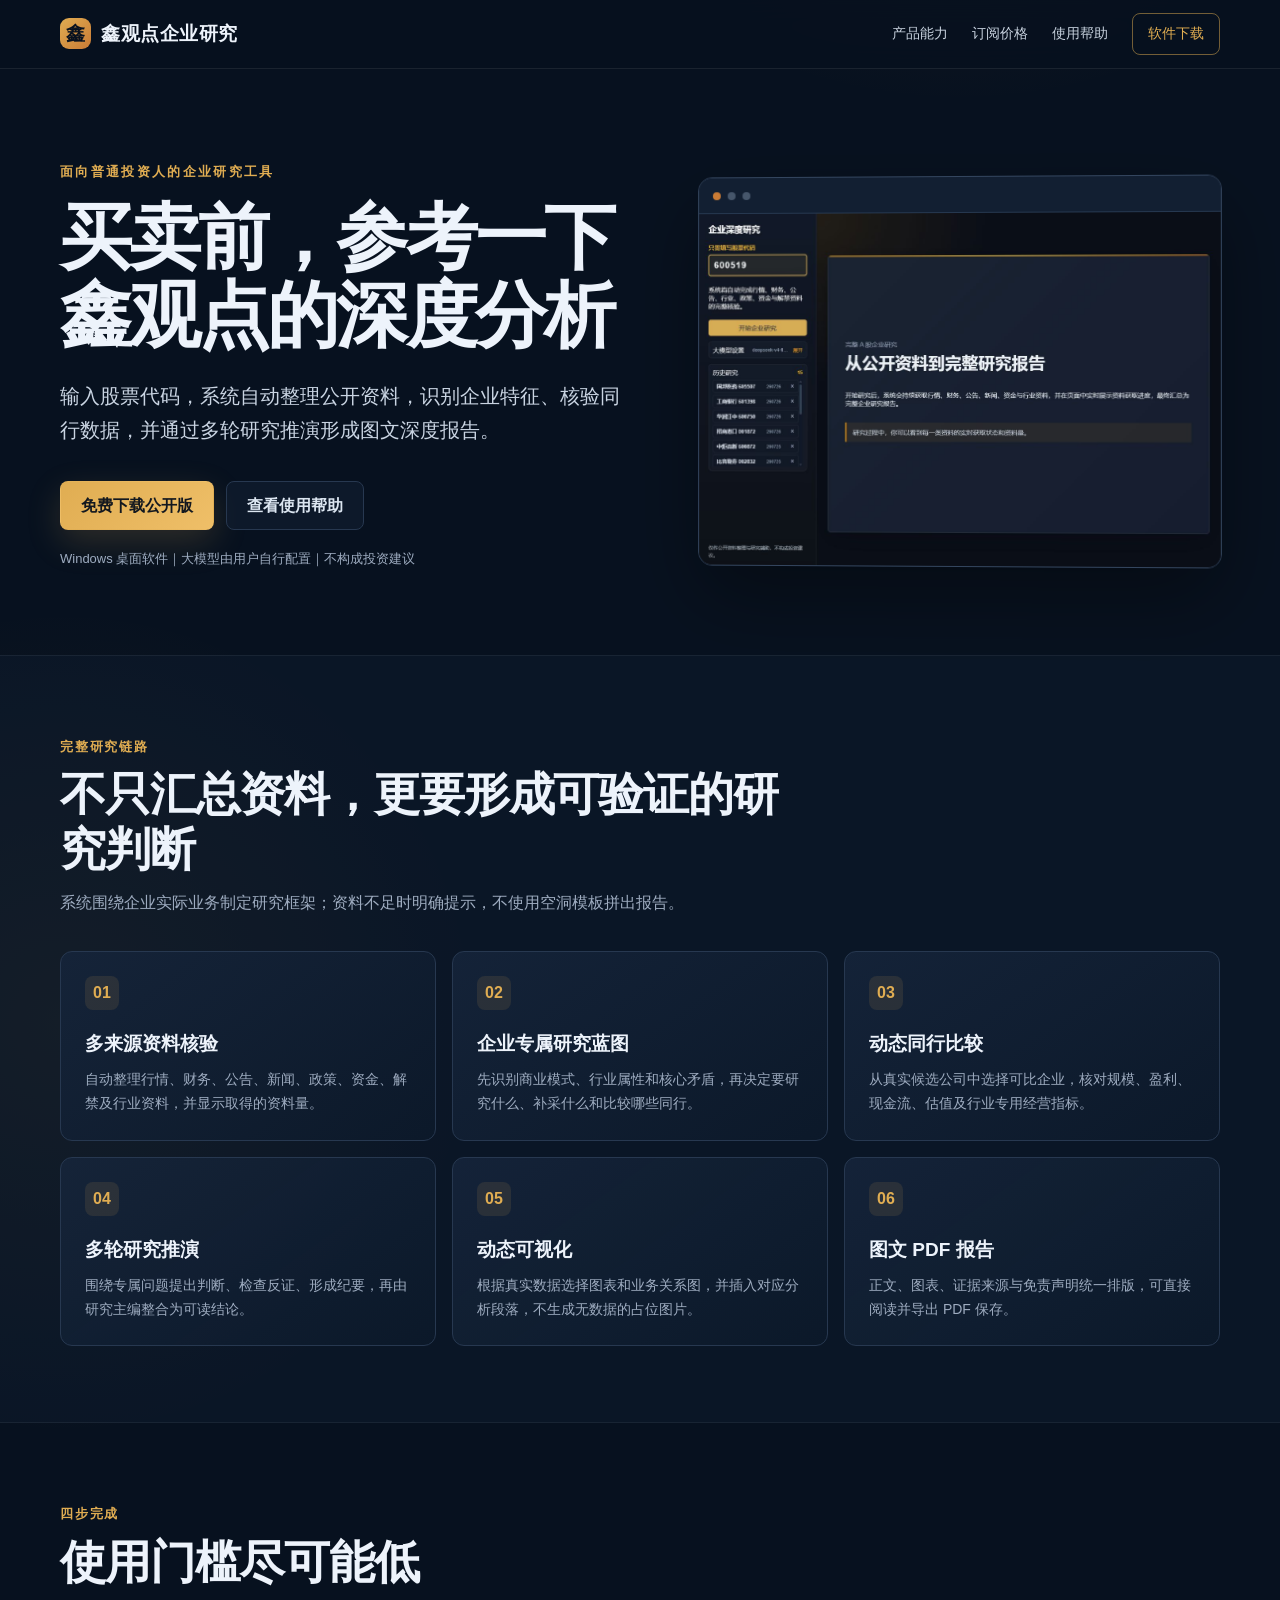
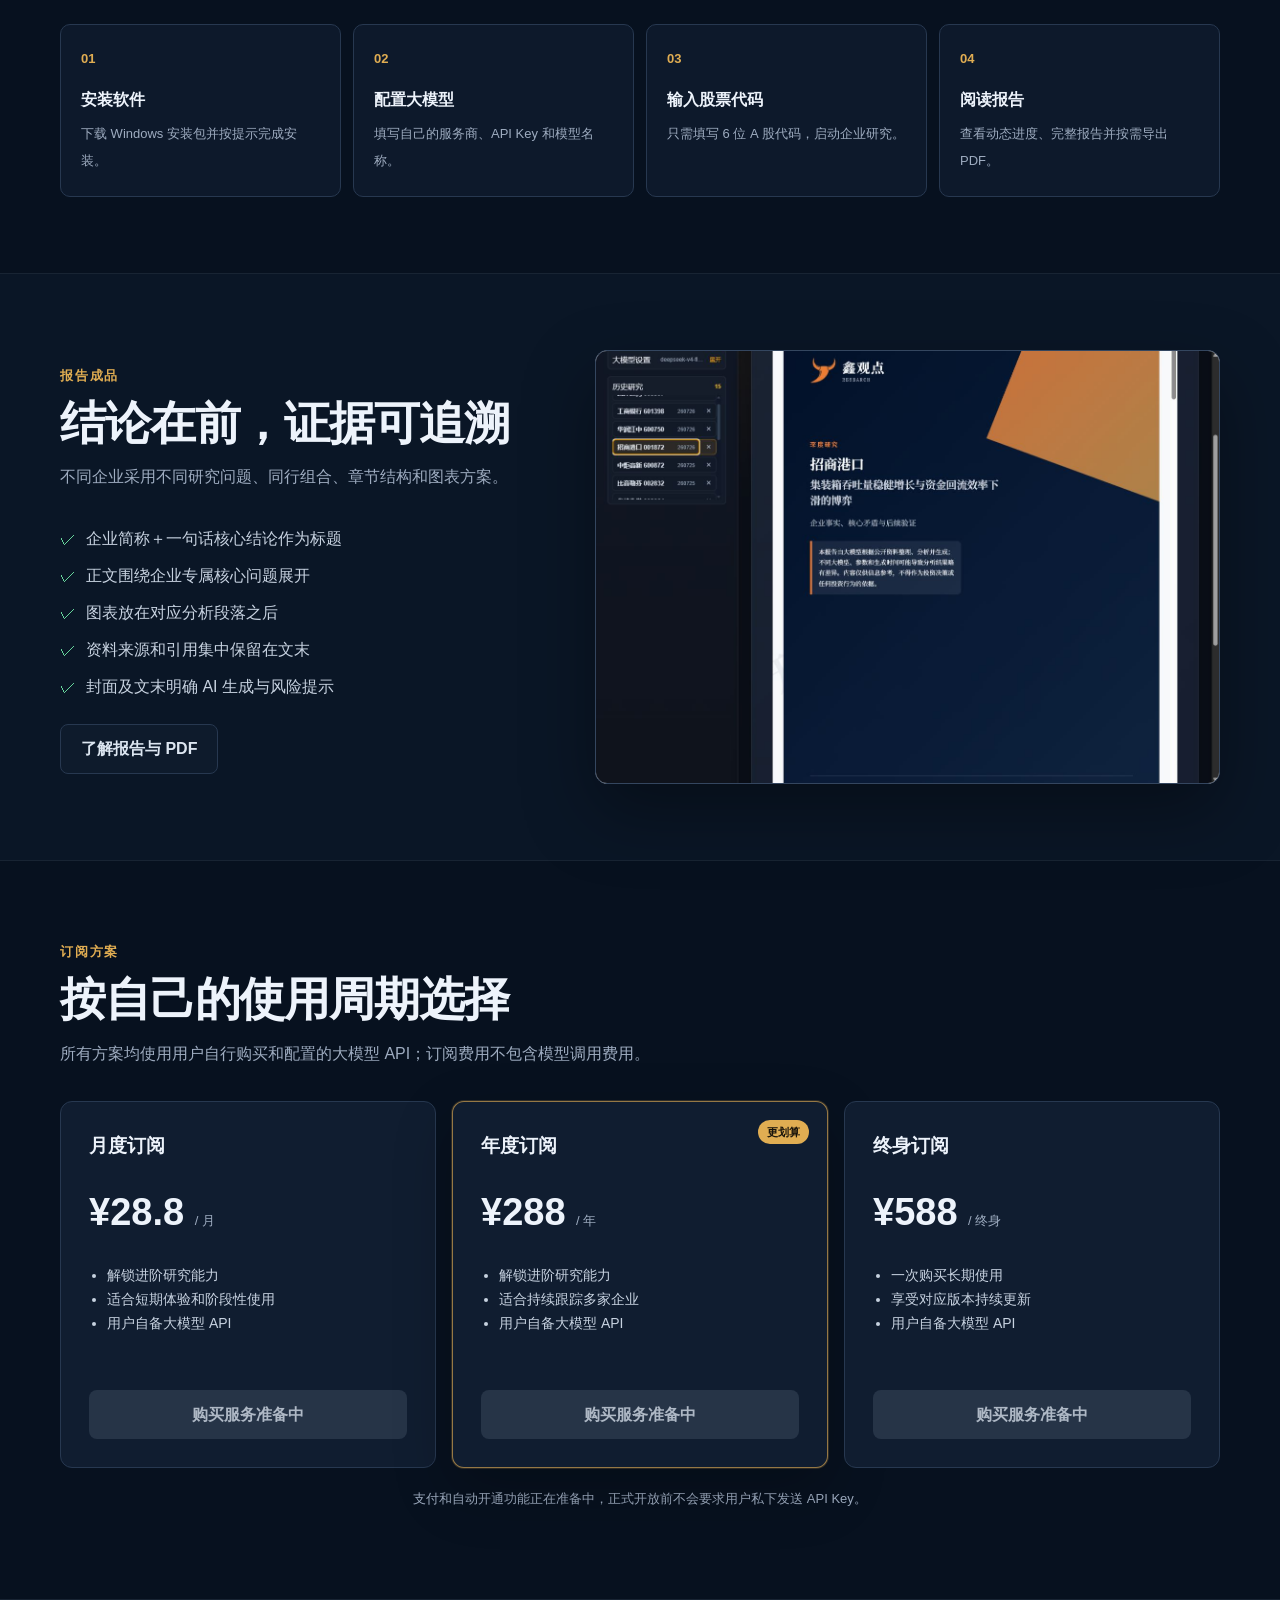
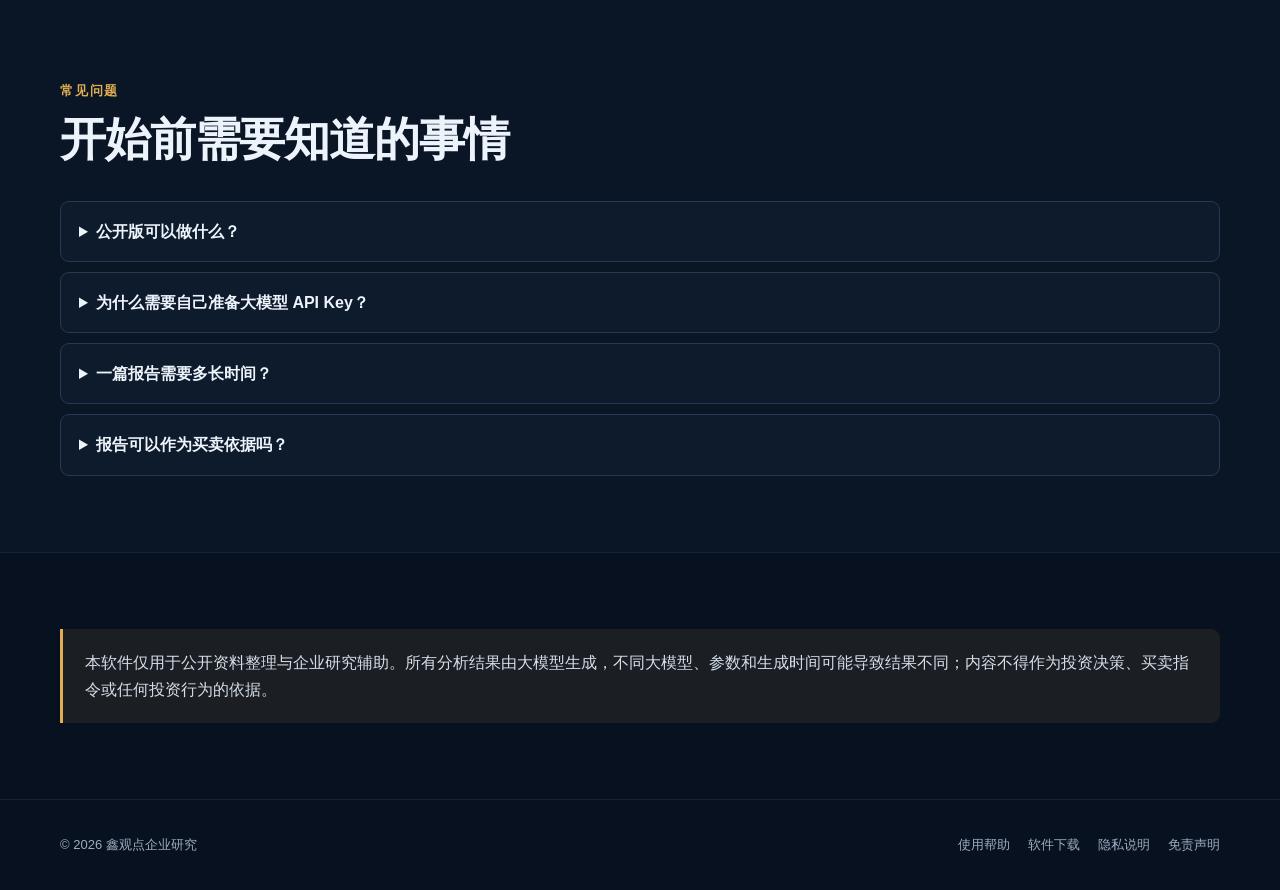
==== index.html @ 9d119b7f "发布鑫观点企业研究官方网站" ====
<!doctype html>
<html lang="zh-CN">
<head>
  <meta charset="utf-8">
  <meta name="viewport" content="width=device-width,initial-scale=1">
  <meta name="description" content="鑫观点企业研究：从公开资料到图文深度研究报告。买卖前，参考一下鑫观点的深度分析。">
  <title>鑫观点企业研究｜企业深度研究工具</title>
  <link rel="icon" href="favicon.svg">
  <link rel="stylesheet" href="styles.css">
</head>
<body>
  <header class="site-header">
    <nav class="container nav" aria-label="主导航">
      <a class="brand" href="index.html"><span class="brand-mark">鑫</span>鑫观点企业研究</a>
      <div class="nav-links">
        <a href="#features">产品能力</a>
        <a href="#pricing">订阅价格</a>
        <a href="help.html">使用帮助</a>
        <a class="nav-cta" href="download.html">软件下载</a>
      </div>
    </nav>
  </header>

  <main>
    <section class="hero">
      <div class="container hero-grid">
        <div>
          <p class="eyebrow">面向普通投资人的企业研究工具</p>
          <h1>买卖前，参考一下<br>鑫观点的深度分析</h1>
          <p class="hero-lead">输入股票代码，系统自动整理公开资料，识别企业特征、核验同行数据，并通过多轮研究推演形成图文深度报告。</p>
          <div class="actions">
            <a class="button primary" href="download.html">免费下载公开版</a>
            <a class="button secondary" href="help.html">查看使用帮助</a>
          </div>
          <p class="hero-note">Windows 桌面软件｜大模型由用户自行配置｜不构成投资建议</p>
        </div>
        <div class="app-window" aria-label="鑫观点企业研究软件界面">
          <div class="window-bar"><i></i><i></i><i></i></div>
          <img src="product-home.png" alt="鑫观点企业研究软件首页">
        </div>
      </div>
    </section>

    <section class="section alt" id="features">
      <div class="container">
        <div class="section-heading">
          <span>完整研究链路</span>
          <h2>不只汇总资料，更要形成可验证的研究判断</h2>
          <p>系统围绕企业实际业务制定研究框架；资料不足时明确提示，不使用空洞模板拼出报告。</p>
        </div>
        <div class="feature-grid">
          <article class="card"><span class="number">01</span><h3>多来源资料核验</h3><p>自动整理行情、财务、公告、新闻、政策、资金、解禁及行业资料，并显示取得的资料量。</p></article>
          <article class="card"><span class="number">02</span><h3>企业专属研究蓝图</h3><p>先识别商业模式、行业属性和核心矛盾，再决定要研究什么、补采什么和比较哪些同行。</p></article>
          <article class="card"><span class="number">03</span><h3>动态同行比较</h3><p>从真实候选公司中选择可比企业，核对规模、盈利、现金流、估值及行业专用经营指标。</p></article>
          <article class="card"><span class="number">04</span><h3>多轮研究推演</h3><p>围绕专属问题提出判断、检查反证、形成纪要，再由研究主编整合为可读结论。</p></article>
          <article class="card"><span class="number">05</span><h3>动态可视化</h3><p>根据真实数据选择图表和业务关系图，并插入对应分析段落，不生成无数据的占位图片。</p></article>
          <article class="card"><span class="number">06</span><h3>图文 PDF 报告</h3><p>正文、图表、证据来源与免责声明统一排版，可直接阅读并导出 PDF 保存。</p></article>
        </div>
      </div>
    </section>

    <section class="section">
      <div class="container">
        <div class="section-heading">
          <span>四步完成</span>
          <h2>使用门槛尽可能低</h2>
        </div>
        <div class="steps">
          <div class="step"><strong>安装软件</strong><span>下载 Windows 安装包并按提示完成安装。</span></div>
          <div class="step"><strong>配置大模型</strong><span>填写自己的服务商、API Key 和模型名称。</span></div>
          <div class="step"><strong>输入股票代码</strong><span>只需填写 6 位 A 股代码，启动企业研究。</span></div>
          <div class="step"><strong>阅读报告</strong><span>查看动态进度、完整报告并按需导出 PDF。</span></div>
        </div>
      </div>
    </section>

    <section class="section alt">
      <div class="container preview-grid">
        <div class="preview-copy">
          <div class="section-heading">
            <span>报告成品</span>
            <h2>结论在前，证据可追溯</h2>
            <p>不同企业采用不同研究问题、同行组合、章节结构和图表方案。</p>
          </div>
          <ul>
            <li>企业简称＋一句话核心结论作为标题</li>
            <li>正文围绕企业专属核心问题展开</li>
            <li>图表放在对应分析段落之后</li>
            <li>资料来源和引用集中保留在文末</li>
            <li>封面及文末明确 AI 生成与风险提示</li>
          </ul>
          <a class="button secondary" href="help.html#report">了解报告与 PDF</a>
        </div>
        <div class="preview-image">
          <img src="report-preview.png" alt="鑫观点企业研究报告预览">
        </div>
      </div>
    </section>

    <section class="section" id="pricing">
      <div class="container">
        <div class="section-heading">
          <span>订阅方案</span>
          <h2>按自己的使用周期选择</h2>
          <p>所有方案均使用用户自行购买和配置的大模型 API；订阅费用不包含模型调用费用。</p>
        </div>
        <div class="price-grid">
          <article class="price">
            <h3>月度订阅</h3>
            <div class="price-value">¥28.8 <small>/ 月</small></div>
            <ul><li>解锁进阶研究能力</li><li>适合短期体验和阶段性使用</li><li>用户自备大模型 API</li></ul>
            <span class="button disabled">购买服务准备中</span>
          </article>
          <article class="price recommended">
            <span class="price-tag">更划算</span>
            <h3>年度订阅</h3>
            <div class="price-value">¥288 <small>/ 年</small></div>
            <ul><li>解锁进阶研究能力</li><li>适合持续跟踪多家企业</li><li>用户自备大模型 API</li></ul>
            <span class="button disabled">购买服务准备中</span>
          </article>
          <article class="price">
            <h3>终身订阅</h3>
            <div class="price-value">¥588 <small>/ 终身</small></div>
            <ul><li>一次购买长期使用</li><li>享受对应版本持续更新</li><li>用户自备大模型 API</li></ul>
            <span class="button disabled">购买服务准备中</span>
          </article>
        </div>
        <p class="price-note">支付和自动开通功能正在准备中，正式开放前不会要求用户私下发送 API Key。</p>
      </div>
    </section>

    <section class="section alt">
      <div class="container">
        <div class="section-heading"><span>常见问题</span><h2>开始前需要知道的事情</h2></div>
        <div class="faq">
          <details><summary>公开版可以做什么？</summary><p>公开版可以安装和体验企业研究流程。不同版本的具体免费额度和权益以软件内显示为准。</p></details>
          <details><summary>为什么需要自己准备大模型 API Key？</summary><p>研究推演和报告撰写需要调用大模型。用户自行配置可以明确控制模型选择、调用额度和费用，也避免平台代管用户密钥。</p></details>
          <details><summary>一篇报告需要多长时间？</summary><p>耗时受企业资料量、网络状况、数据源和所选模型速度影响。软件会实时显示当前环节、资料量、完成进度和预计剩余时间。</p></details>
          <details><summary>报告可以作为买卖依据吗？</summary><p>不可以。报告由 AI 根据公开资料整理、分析并生成，可能存在资料延迟、遗漏或模型判断偏差，仅供信息参考。</p></details>
        </div>
      </div>
    </section>

    <section class="section">
      <div class="container notice">
        本软件仅用于公开资料整理与企业研究辅助。所有分析结果由大模型生成，不同大模型、参数和生成时间可能导致结果不同；内容不得作为投资决策、买卖指令或任何投资行为的依据。
      </div>
    </section>
  </main>

  <footer class="site-footer">
    <div class="container footer-grid">
      <span>© 2026 鑫观点企业研究</span>
      <div class="footer-links"><a href="help.html">使用帮助</a><a href="download.html">软件下载</a><a href="privacy.html">隐私说明</a><a href="disclaimer.html">免责声明</a></div>
    </div>
  </footer>
</body>
</html>
---- styles.css ----
:root {
  --bg: #07111f;
  --panel: #101d30;
  --panel-2: #15243a;
  --line: #273850;
  --text: #edf3fb;
  --muted: #9eacc0;
  --gold: #e0ad52;
  --gold-2: #c97b35;
  --green: #66d49b;
  --danger: #ff9b91;
  --max: 1160px;
}

* { box-sizing: border-box; }
html { scroll-behavior: smooth; }
body {
  margin: 0;
  color: var(--text);
  background:
    radial-gradient(circle at 75% -10%, rgba(201,123,53,.16), transparent 32rem),
    radial-gradient(circle at 5% 25%, rgba(224,173,82,.08), transparent 26rem),
    var(--bg);
  font-family: Inter, "Microsoft YaHei", "PingFang SC", Arial, sans-serif;
  line-height: 1.7;
}
a { color: inherit; text-decoration: none; }
img { display: block; max-width: 100%; }
button, a { -webkit-tap-highlight-color: transparent; }
.container { width: min(calc(100% - 40px), var(--max)); margin: 0 auto; }

.site-header {
  position: sticky;
  z-index: 20;
  top: 0;
  border-bottom: 1px solid rgba(255,255,255,.08);
  background: rgba(7,17,31,.9);
  backdrop-filter: blur(14px);
}
.nav { min-height: 68px; display: flex; align-items: center; justify-content: space-between; gap: 24px; }
.brand { display: inline-flex; align-items: center; gap: 10px; font-size: 19px; font-weight: 800; letter-spacing: .03em; }
.brand-mark { width: 31px; height: 31px; border-radius: 9px; display: grid; place-items: center; color: #07111f; background: linear-gradient(135deg, var(--gold), var(--gold-2)); font-weight: 900; }
.nav-links { display: flex; align-items: center; gap: 24px; color: #c8d2df; font-size: 14px; }
.nav-links a:hover, .nav-links a[aria-current="page"] { color: var(--gold); }
.nav-cta { padding: 8px 15px; border: 1px solid rgba(224,173,82,.5); border-radius: 8px; color: var(--gold) !important; }

.hero { padding: 92px 0 72px; }
.hero-grid { display: grid; grid-template-columns: 1.05fr .95fr; align-items: center; gap: 56px; }
.eyebrow { margin: 0 0 16px; color: var(--gold); font-size: 13px; font-weight: 800; letter-spacing: .18em; }
h1 { margin: 0; font-size: clamp(42px, 6vw, 72px); line-height: 1.08; letter-spacing: -.04em; }
.hero-lead { margin: 24px 0 0; max-width: 620px; color: #c9d4e2; font-size: 20px; }
.hero-note { margin-top: 18px; color: var(--muted); font-size: 13px; }
.actions { margin-top: 34px; display: flex; flex-wrap: wrap; gap: 12px; }
.button { min-height: 46px; display: inline-flex; align-items: center; justify-content: center; padding: 10px 20px; border: 1px solid transparent; border-radius: 8px; font-weight: 800; }
.button.primary { color: #13181f; background: linear-gradient(135deg, var(--gold), #efbf68); box-shadow: 0 12px 34px rgba(224,173,82,.18); }
.button.secondary { border-color: var(--line); background: rgba(16,29,48,.7); color: #dce6f1; }
.button.disabled { pointer-events: none; color: #aeb8c5; background: #263447; }

.app-window { overflow: hidden; border: 1px solid #34465f; border-radius: 14px; background: #0e1828; box-shadow: 0 32px 80px rgba(0,0,0,.38); transform: perspective(1200px) rotateY(-2deg); }
.window-bar { height: 36px; display: flex; align-items: center; gap: 7px; padding: 0 14px; border-bottom: 1px solid #263850; background: #121f32; }
.window-bar i { width: 8px; height: 8px; border-radius: 50%; background: #46566b; }
.window-bar i:first-child { background: var(--gold-2); }
.app-window img { aspect-ratio: 1.48 / 1; object-fit: cover; object-position: top left; }

.section { padding: 76px 0; }
.section.alt { border-block: 1px solid rgba(255,255,255,.06); background: rgba(16,29,48,.42); }
.section-heading { max-width: 760px; margin-bottom: 34px; }
.section-heading span { color: var(--gold); font-size: 13px; font-weight: 800; letter-spacing: .14em; }
h2 { margin: 8px 0 12px; font-size: clamp(30px, 4vw, 46px); line-height: 1.2; letter-spacing: -.025em; }
.section-heading p { margin: 0; color: var(--muted); }

.feature-grid { display: grid; grid-template-columns: repeat(3, 1fr); gap: 16px; }
.card { padding: 24px; border: 1px solid var(--line); border-radius: 12px; background: linear-gradient(145deg, rgba(21,36,58,.9), rgba(12,25,42,.86)); }
.card .number { display: inline-grid; width: 34px; height: 34px; place-items: center; border-radius: 8px; color: var(--gold); background: rgba(224,173,82,.11); font-weight: 800; }
.card h3 { margin: 18px 0 8px; font-size: 19px; }
.card p { margin: 0; color: var(--muted); font-size: 14px; }

.steps { display: grid; grid-template-columns: repeat(4, 1fr); gap: 12px; counter-reset: step; }
.step { position: relative; padding: 23px 20px; border: 1px solid var(--line); border-radius: 10px; background: rgba(16,29,48,.72); }
.step::before { counter-increment: step; content: "0" counter(step); display: block; margin-bottom: 16px; color: var(--gold); font-weight: 800; font-size: 13px; }
.step strong { display: block; margin-bottom: 6px; }
.step span { color: var(--muted); font-size: 13px; }

.preview-grid { display: grid; grid-template-columns: .9fr 1.1fr; gap: 24px; align-items: center; }
.preview-copy ul { padding: 0; margin: 24px 0; list-style: none; }
.preview-copy li { margin: 10px 0; color: #c7d2e0; }
.preview-copy li::before { content: "✓"; margin-right: 10px; color: var(--green); }
.preview-image { overflow: hidden; border: 1px solid #34465f; border-radius: 12px; background: #fff; box-shadow: 0 28px 70px rgba(0,0,0,.35); }
.preview-image img { width: 100%; }

.price-grid { display: grid; grid-template-columns: repeat(3, 1fr); gap: 16px; }
.price { position: relative; padding: 28px; border: 1px solid var(--line); border-radius: 12px; background: var(--panel); }
.price.recommended { border-color: rgba(224,173,82,.64); box-shadow: 0 0 0 1px rgba(224,173,82,.18), 0 22px 60px rgba(0,0,0,.24); }
.price-tag { position: absolute; right: 18px; top: 18px; padding: 3px 9px; border-radius: 999px; color: #17130b; background: var(--gold); font-size: 11px; font-weight: 800; }
.price h3 { margin: 0; }
.price-value { margin: 18px 0 20px; font-size: 38px; font-weight: 900; }
.price-value small { font-size: 13px; color: var(--muted); font-weight: 500; }
.price ul { min-height: 112px; padding-left: 18px; color: #c7d2e0; font-size: 14px; }
.price .button { width: 100%; }
.price-note { margin-top: 20px; color: var(--muted); font-size: 13px; text-align: center; }

.notice { padding: 20px 22px; border-left: 3px solid var(--gold); border-radius: 0 9px 9px 0; background: rgba(224,173,82,.09); color: #d5deea; }
.faq { display: grid; gap: 10px; }
details { padding: 16px 18px; border: 1px solid var(--line); border-radius: 9px; background: rgba(16,29,48,.7); }
summary { cursor: pointer; font-weight: 700; }
details p { color: var(--muted); }

.page-hero { padding: 72px 0 42px; border-bottom: 1px solid rgba(255,255,255,.06); }
.page-hero h1 { font-size: clamp(36px, 5vw, 58px); }
.page-hero p { max-width: 760px; color: var(--muted); font-size: 17px; }
.content-layout { display: grid; grid-template-columns: 240px 1fr; gap: 46px; padding: 56px 0 88px; }
.toc { position: sticky; top: 92px; align-self: start; display: grid; gap: 8px; padding: 16px; border: 1px solid var(--line); border-radius: 10px; background: rgba(16,29,48,.75); }
.toc strong { margin-bottom: 5px; color: var(--gold); }
.toc a { color: var(--muted); font-size: 13px; }
.toc a:hover { color: var(--gold); }
.prose { min-width: 0; }
.prose section { scroll-margin-top: 94px; margin-bottom: 50px; }
.prose h2 { margin: 0 0 16px; font-size: 29px; }
.prose h3 { margin-top: 28px; }
.prose p, .prose li { color: #b9c6d6; }
.prose code { padding: 2px 6px; border: 1px solid #34455d; border-radius: 5px; color: #f2c979; background: #101c2d; }
.help-steps { padding-left: 20px; }
.help-steps li { margin: 11px 0; padding-left: 5px; }
.callout { margin: 20px 0; padding: 16px 18px; border: 1px solid #38506e; border-radius: 8px; background: #12243a; color: #cfdae7; }
.callout.warning { border-color: rgba(224,173,82,.45); background: rgba(224,173,82,.08); }
.table-wrap { overflow-x: auto; }
table { width: 100%; border-collapse: collapse; border: 1px solid var(--line); }
th, td { padding: 12px 14px; border-bottom: 1px solid var(--line); text-align: left; }
th { color: var(--gold); background: #14233a; }
td { color: #b9c6d6; }

.download-card { display: grid; grid-template-columns: 1fr auto; gap: 24px; align-items: center; padding: 28px; border: 1px solid var(--line); border-radius: 12px; background: var(--panel); }
.download-card h2 { margin-top: 0; }
.status-pill { display: inline-flex; padding: 4px 9px; border: 1px solid rgba(224,173,82,.35); border-radius: 999px; color: var(--gold); background: rgba(224,173,82,.08); font-size: 12px; font-weight: 800; }

.site-footer { padding: 34px 0; border-top: 1px solid rgba(255,255,255,.08); color: var(--muted); font-size: 13px; }
.footer-grid { display: flex; justify-content: space-between; gap: 24px; }
.footer-links { display: flex; flex-wrap: wrap; gap: 18px; }
.footer-links a:hover { color: var(--gold); }

@media (max-width: 860px) {
  .nav-links a:not(.nav-cta) { display: none; }
  .hero { padding-top: 60px; }
  .hero-grid, .preview-grid, .content-layout { grid-template-columns: 1fr; }
  .app-window { transform: none; }
  .feature-grid { grid-template-columns: repeat(2, 1fr); }
  .steps, .price-grid { grid-template-columns: 1fr 1fr; }
  .toc { position: static; grid-template-columns: repeat(2, 1fr); }
  .toc strong { grid-column: 1 / -1; }
}

@media (max-width: 580px) {
  .container { width: min(calc(100% - 28px), var(--max)); }
  .brand { font-size: 16px; }
  .nav-cta { padding: 7px 10px; }
  h1 { font-size: 42px; }
  .hero-lead { font-size: 17px; }
  .feature-grid, .steps, .price-grid { grid-template-columns: 1fr; }
  .section { padding: 58px 0; }
  .download-card { grid-template-columns: 1fr; }
  .footer-grid { flex-direction: column; }
}
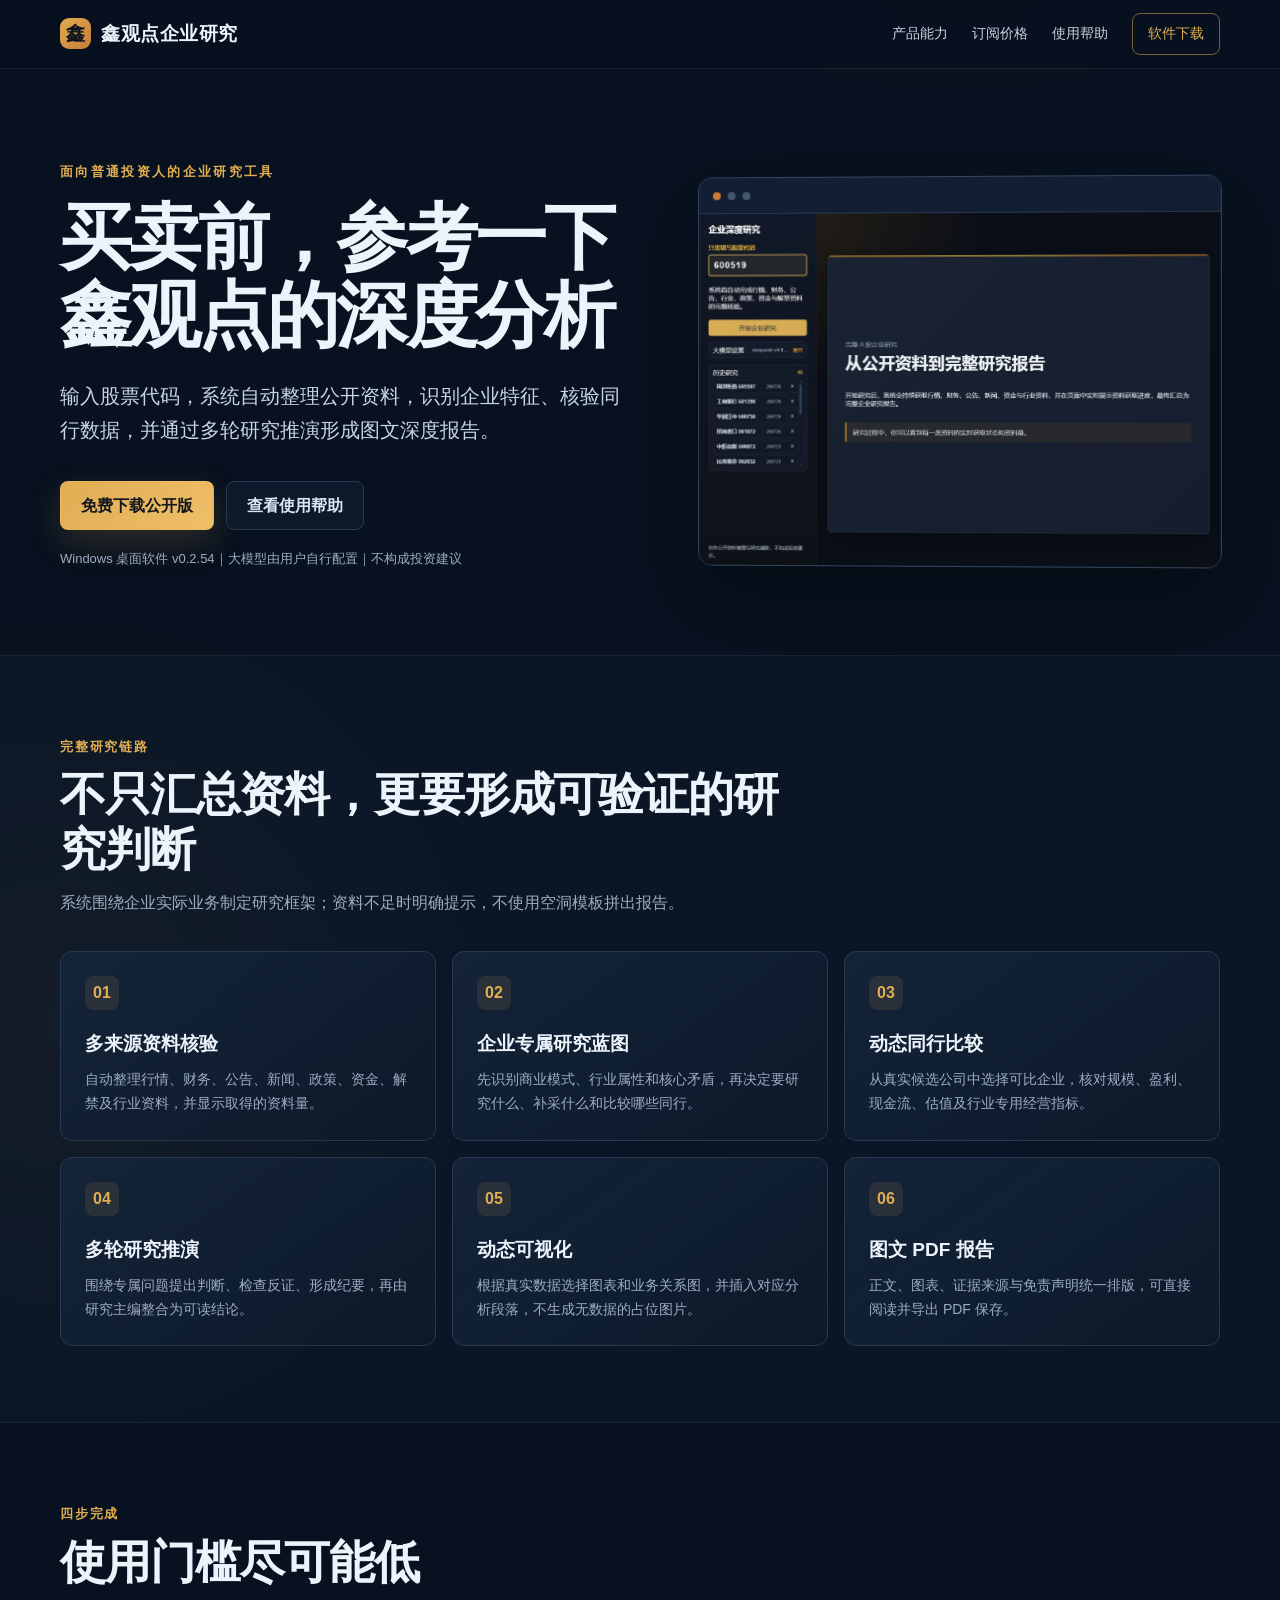
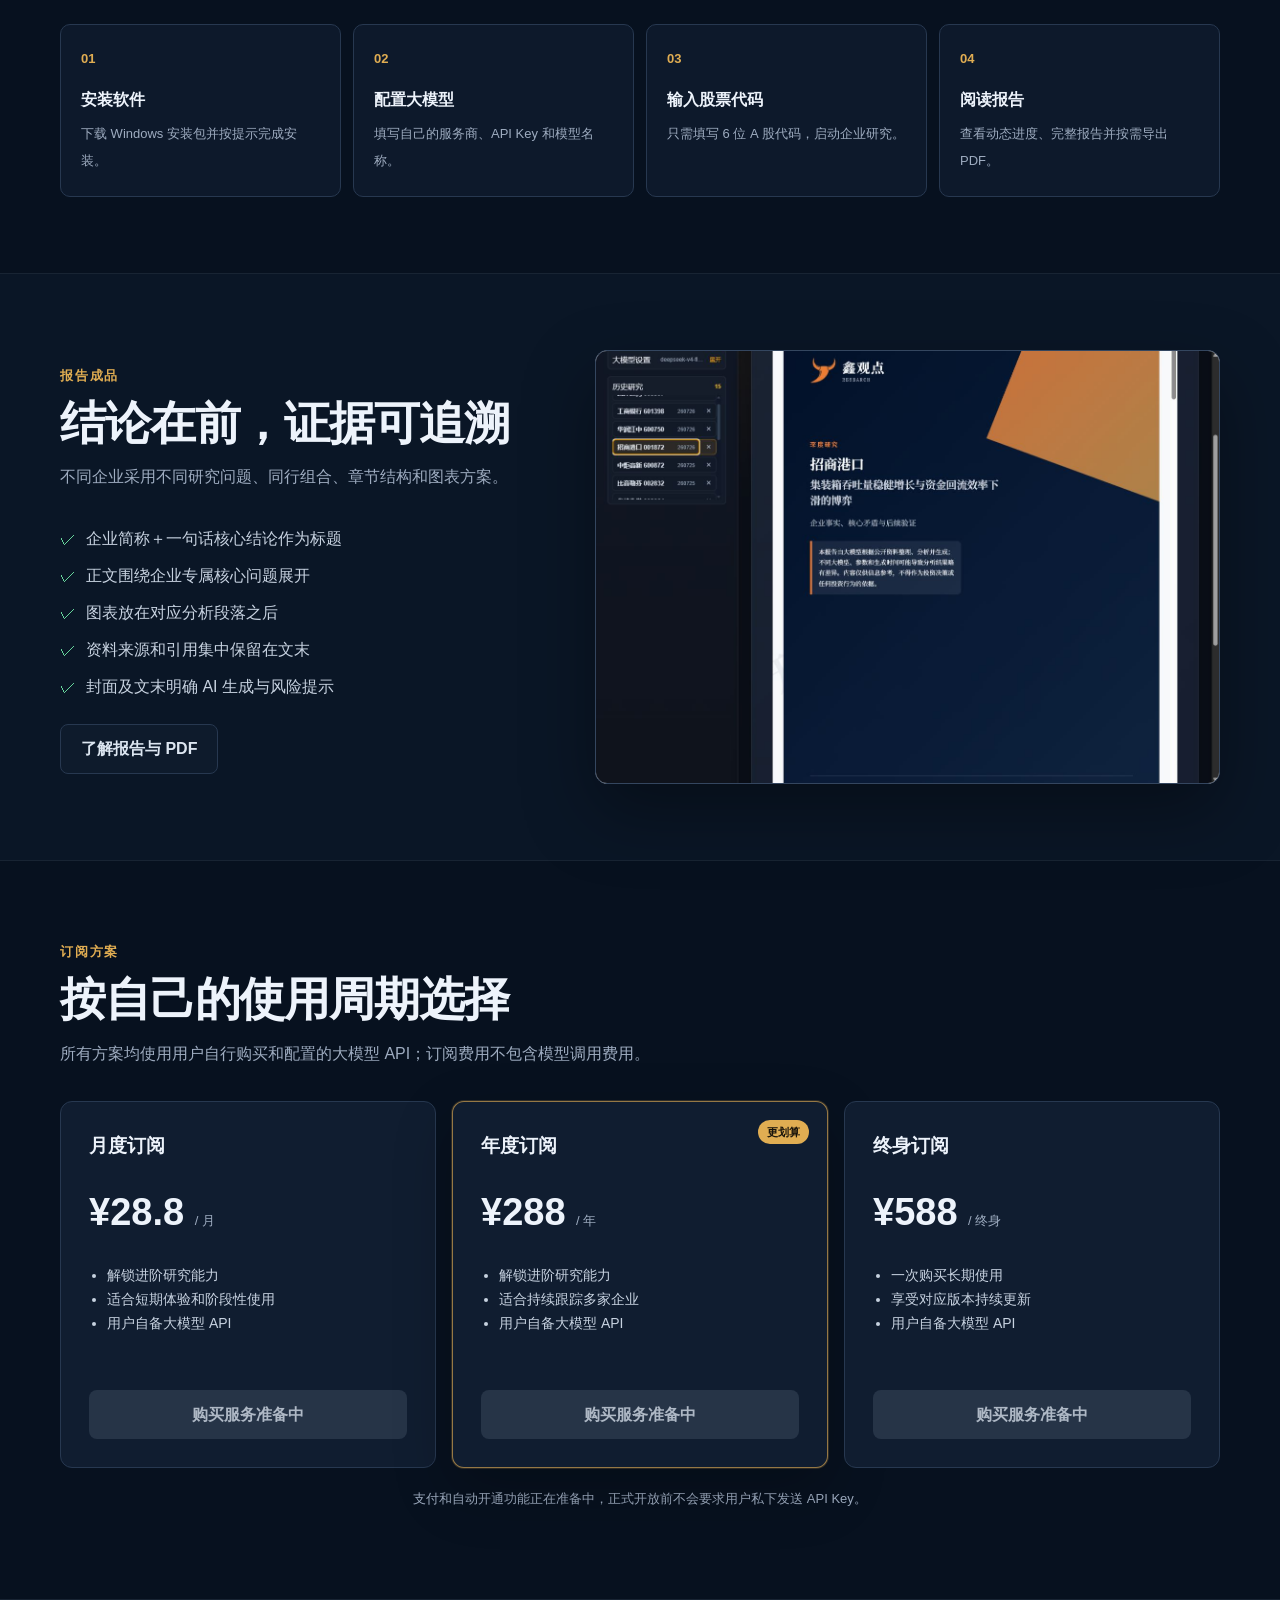
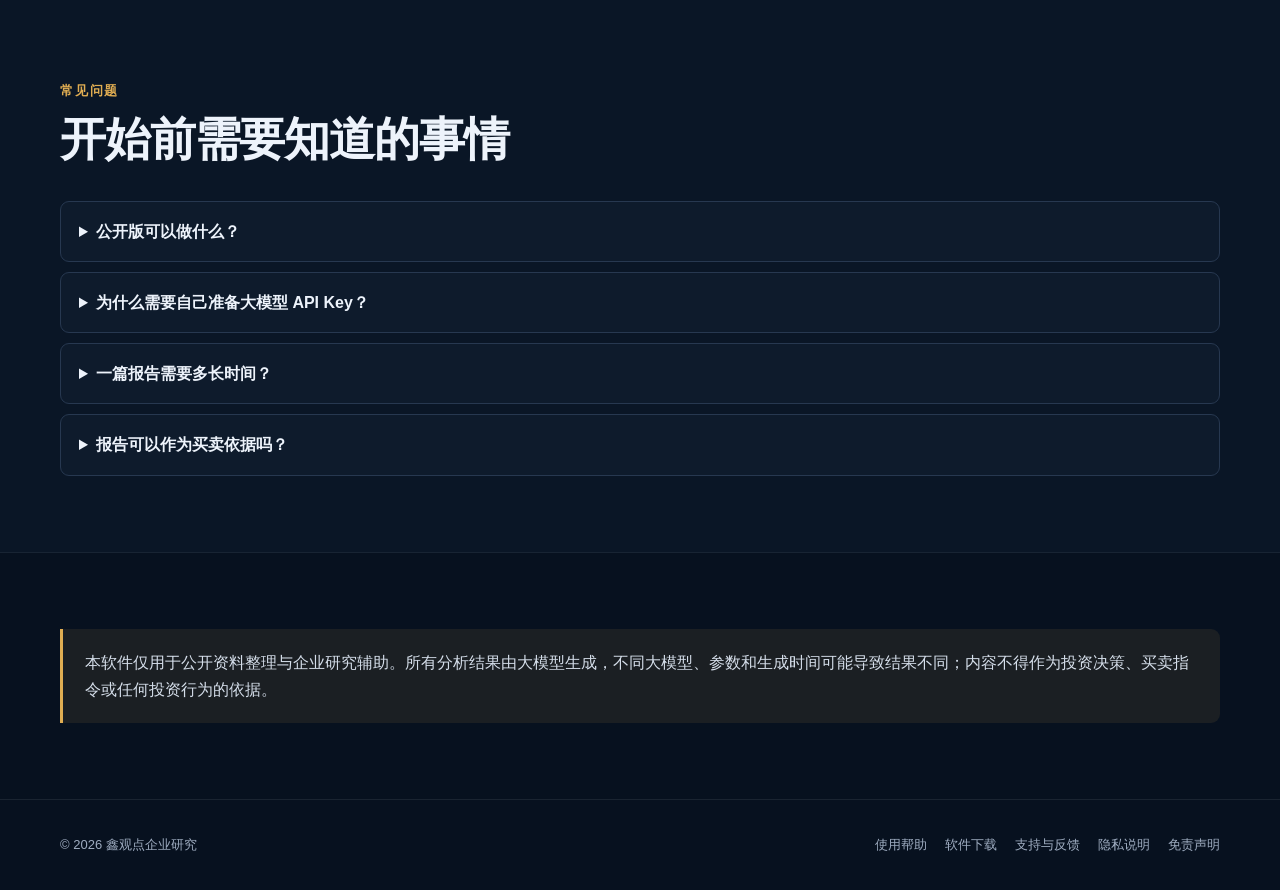
==== commit 9fc8e2b4: "docs: publish v0.2.54 download metadata" ====
--- a/index.html
+++ b/index.html
@@ -32,7 +32,7 @@
             <a class="button primary" href="download.html">免费下载公开版</a>
             <a class="button secondary" href="help.html">查看使用帮助</a>
           </div>
-          <p class="hero-note">Windows 桌面软件｜大模型由用户自行配置｜不构成投资建议</p>
+          <p class="hero-note">Windows 桌面软件 v0.2.54｜大模型由用户自行配置｜不构成投资建议</p>
         </div>
         <div class="app-window" aria-label="鑫观点企业研究软件界面">
           <div class="window-bar"><i></i><i></i><i></i></div>
@@ -151,7 +151,7 @@
   <footer class="site-footer">
     <div class="container footer-grid">
       <span>© 2026 鑫观点企业研究</span>
-      <div class="footer-links"><a href="help.html">使用帮助</a><a href="download.html">软件下载</a><a href="privacy.html">隐私说明</a><a href="disclaimer.html">免责声明</a></div>
+      <div class="footer-links"><a href="help.html">使用帮助</a><a href="download.html">软件下载</a><a href="support.html">支持与反馈</a><a href="privacy.html">隐私说明</a><a href="disclaimer.html">免责声明</a></div>
     </div>
   </footer>
 </body>
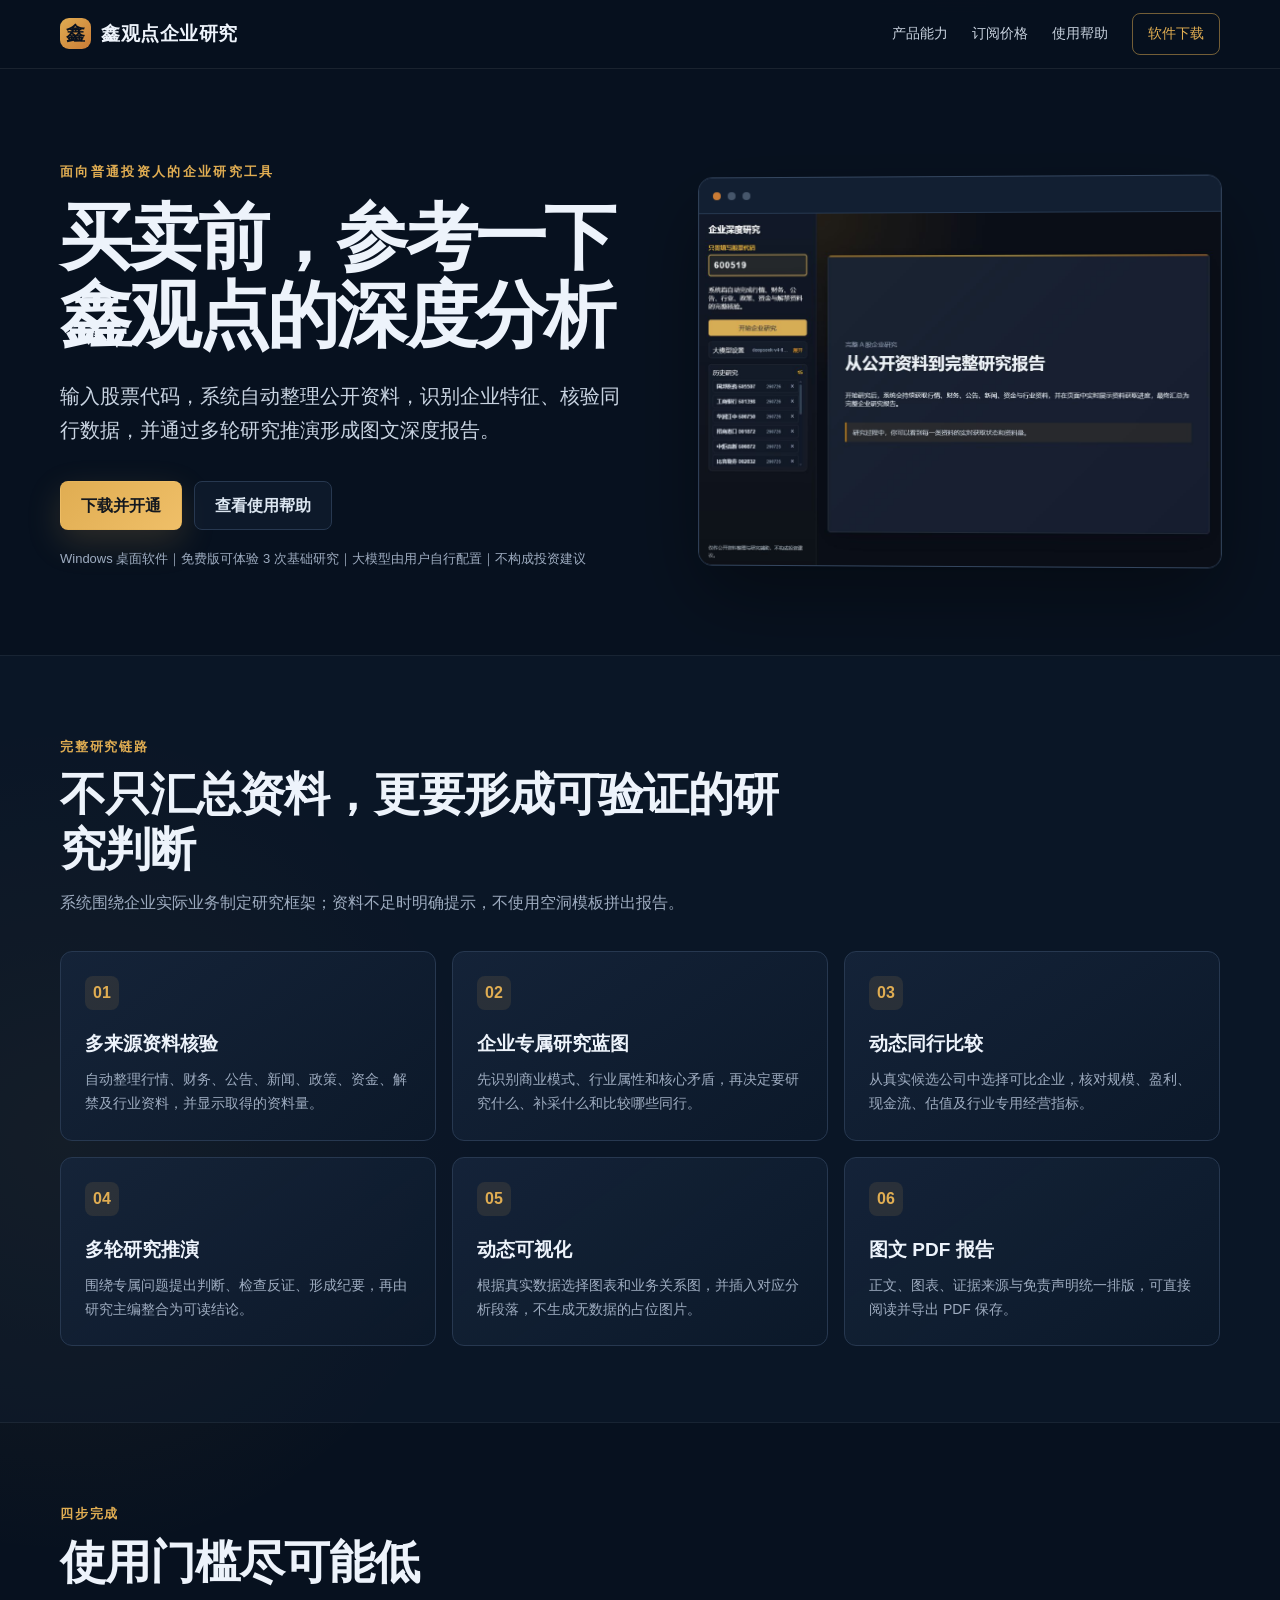
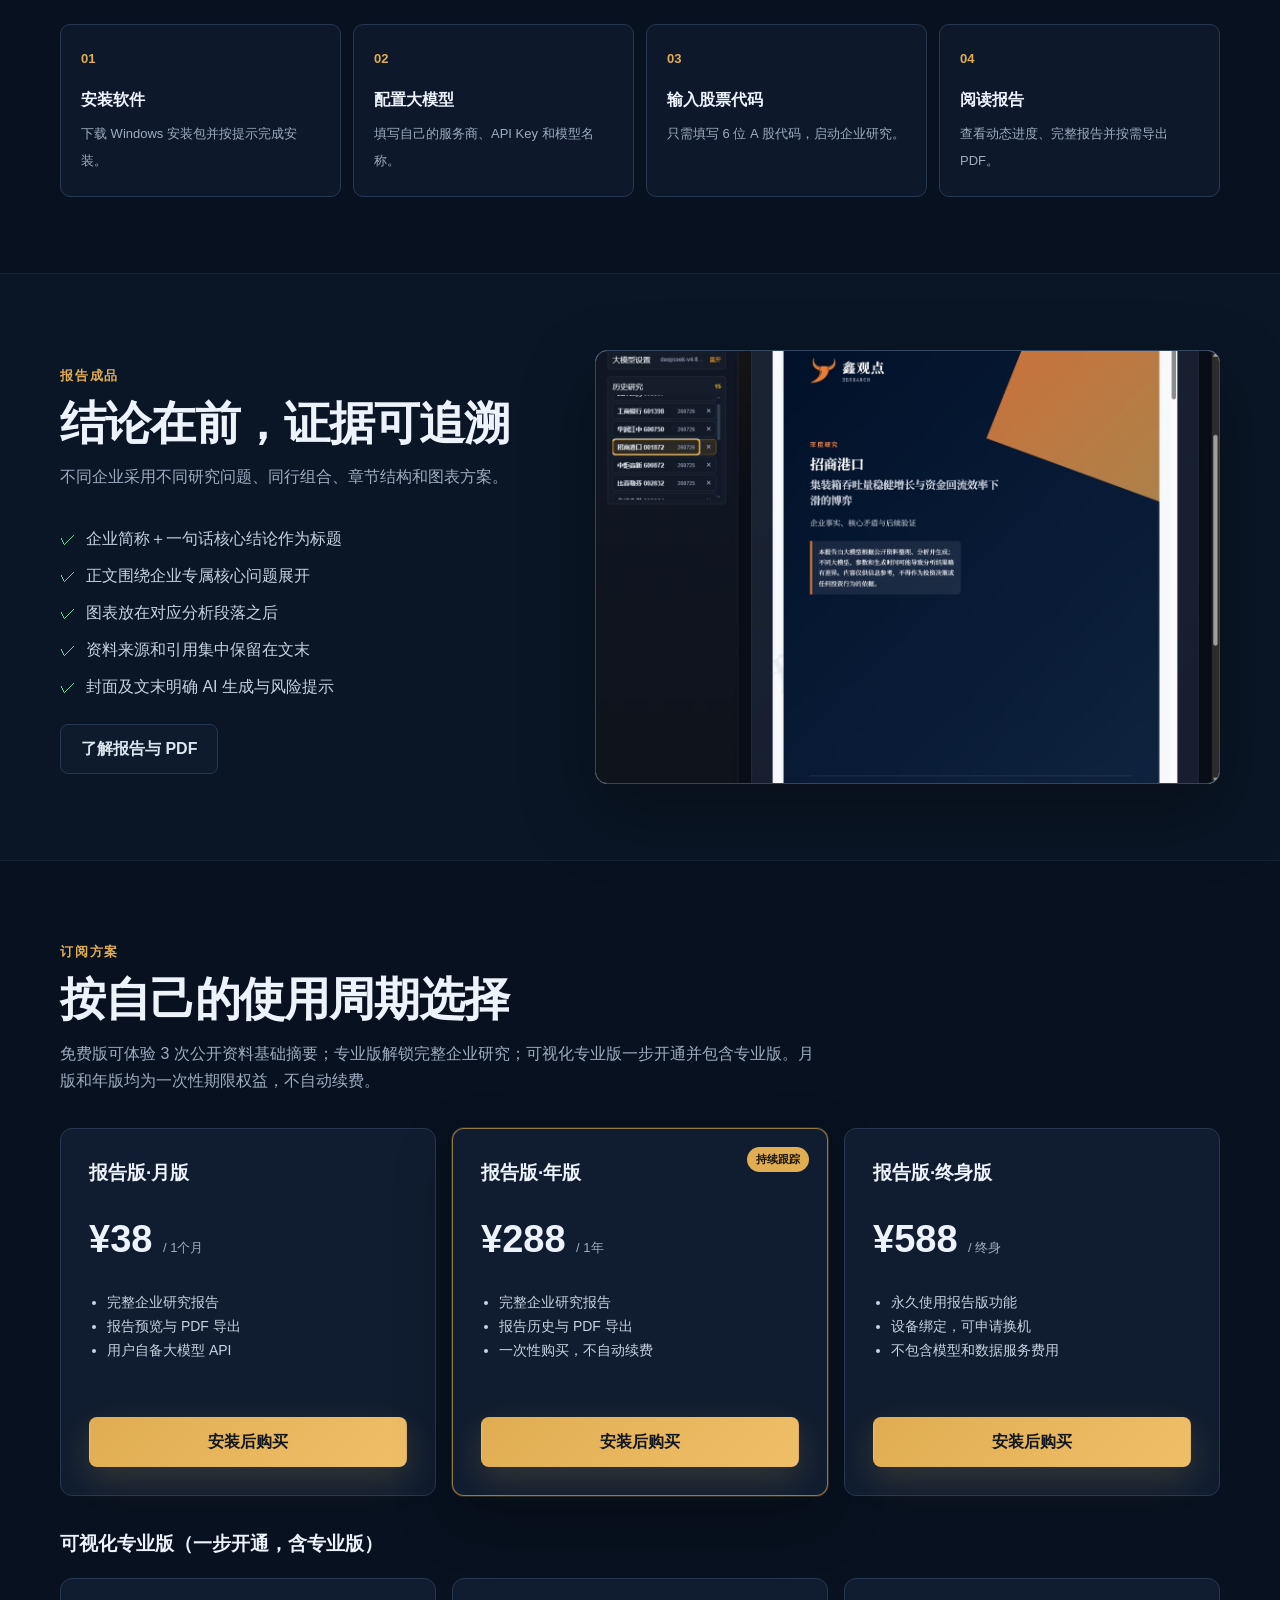
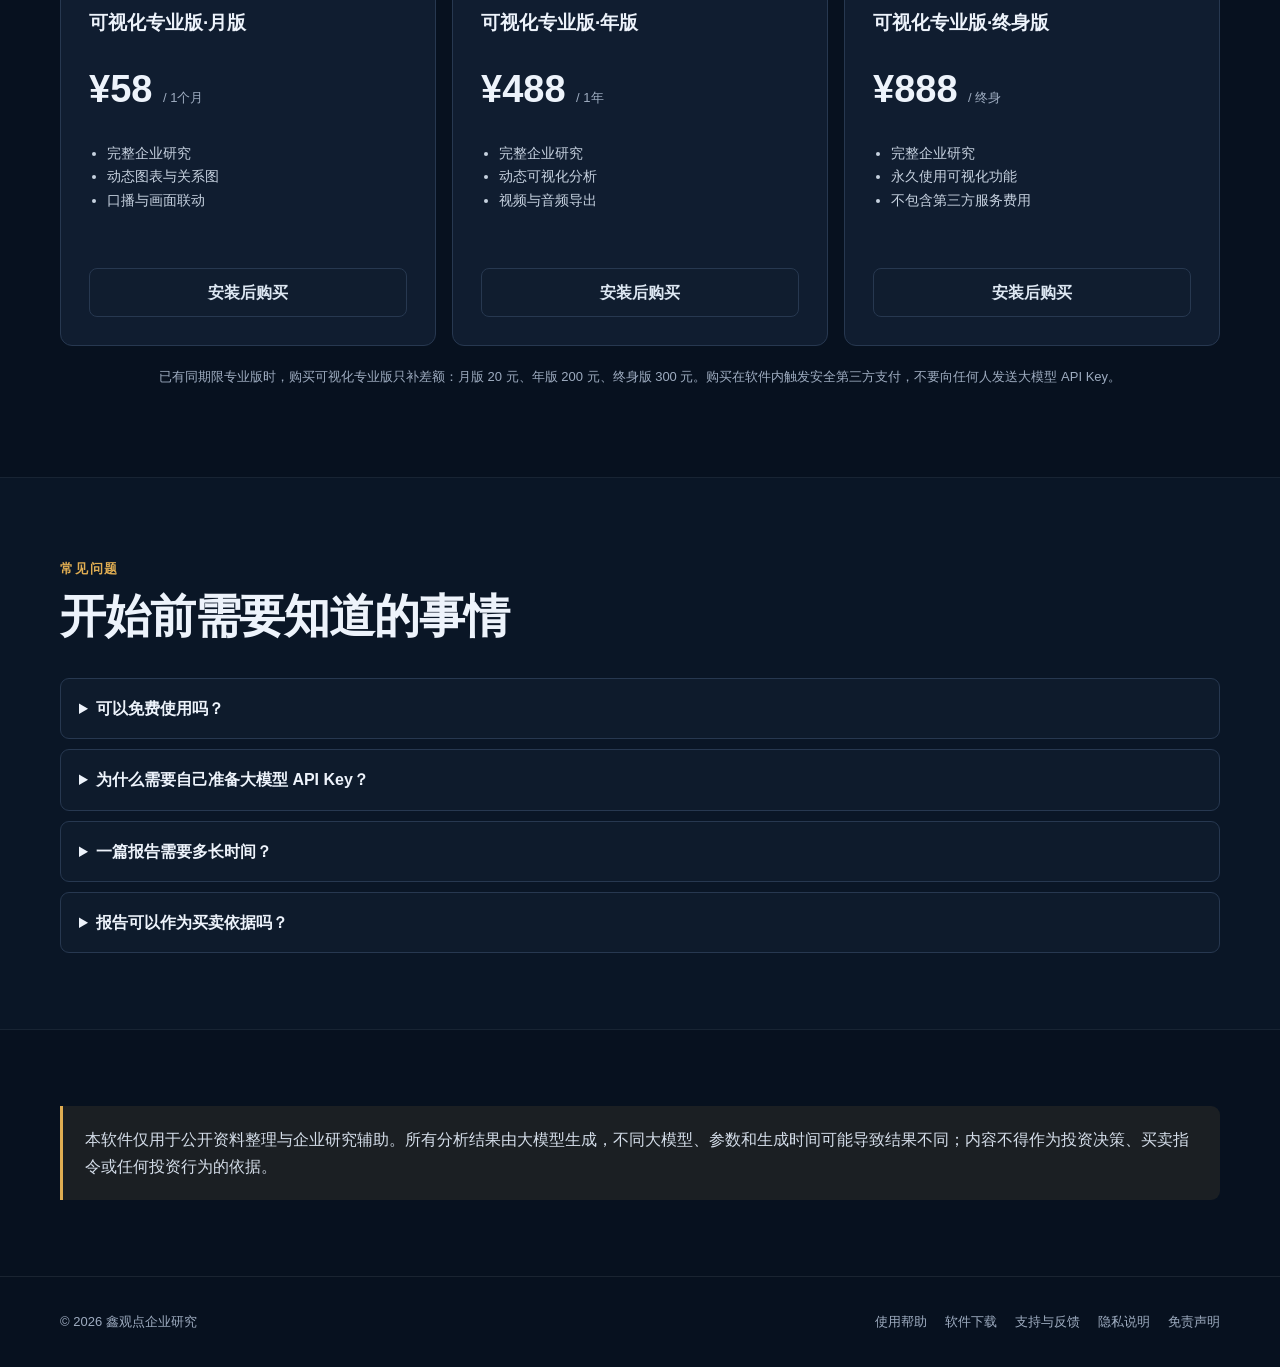
==== commit 4f28ac16: "release v0.2.68 installer and paid download flow" ====
--- a/index.html
+++ b/index.html
@@ -29,10 +29,10 @@
           <h1>买卖前，参考一下<br>鑫观点的深度分析</h1>
           <p class="hero-lead">输入股票代码，系统自动整理公开资料，识别企业特征、核验同行数据，并通过多轮研究推演形成图文深度报告。</p>
           <div class="actions">
-            <a class="button primary" href="download.html">免费下载公开版</a>
+            <a class="button primary" href="download.html">下载并开通</a>
             <a class="button secondary" href="help.html">查看使用帮助</a>
           </div>
-          <p class="hero-note">Windows 桌面软件 v0.2.54｜大模型由用户自行配置｜不构成投资建议</p>
+          <p class="hero-note">Windows 桌面软件｜免费版可体验 3 次基础研究｜大模型由用户自行配置｜不构成投资建议</p>
         </div>
         <div class="app-window" aria-label="鑫观点企业研究软件界面">
           <div class="window-bar"><i></i><i></i><i></i></div>
@@ -102,30 +102,36 @@
         <div class="section-heading">
           <span>订阅方案</span>
           <h2>按自己的使用周期选择</h2>
-          <p>所有方案均使用用户自行购买和配置的大模型 API；订阅费用不包含模型调用费用。</p>
+          <p>免费版可体验 3 次公开资料基础摘要；专业版解锁完整企业研究；可视化专业版一步开通并包含专业版。月版和年版均为一次性期限权益，不自动续费。</p>
         </div>
         <div class="price-grid">
           <article class="price">
-            <h3>月度订阅</h3>
-            <div class="price-value">¥28.8 <small>/ 月</small></div>
-            <ul><li>解锁进阶研究能力</li><li>适合短期体验和阶段性使用</li><li>用户自备大模型 API</li></ul>
-            <span class="button disabled">购买服务准备中</span>
+            <h3>报告版·月版</h3>
+            <div class="price-value">¥38 <small>/ 1个月</small></div>
+            <ul><li>完整企业研究报告</li><li>报告预览与 PDF 导出</li><li>用户自备大模型 API</li></ul>
+            <a class="button primary" href="download.html">安装后购买</a>
           </article>
           <article class="price recommended">
-            <span class="price-tag">更划算</span>
-            <h3>年度订阅</h3>
-            <div class="price-value">¥288 <small>/ 年</small></div>
-            <ul><li>解锁进阶研究能力</li><li>适合持续跟踪多家企业</li><li>用户自备大模型 API</li></ul>
-            <span class="button disabled">购买服务准备中</span>
+            <span class="price-tag">持续跟踪</span>
+            <h3>报告版·年版</h3>
+            <div class="price-value">¥288 <small>/ 1年</small></div>
+            <ul><li>完整企业研究报告</li><li>报告历史与 PDF 导出</li><li>一次性购买，不自动续费</li></ul>
+            <a class="button primary" href="download.html">安装后购买</a>
           </article>
           <article class="price">
-            <h3>终身订阅</h3>
+            <h3>报告版·终身版</h3>
             <div class="price-value">¥588 <small>/ 终身</small></div>
-            <ul><li>一次购买长期使用</li><li>享受对应版本持续更新</li><li>用户自备大模型 API</li></ul>
-            <span class="button disabled">购买服务准备中</span>
+            <ul><li>永久使用报告版功能</li><li>设备绑定，可申请换机</li><li>不包含模型和数据服务费用</li></ul>
+            <a class="button primary" href="download.html">安装后购买</a>
           </article>
         </div>
-        <p class="price-note">支付和自动开通功能正在准备中，正式开放前不会要求用户私下发送 API Key。</p>
+        <h3 style="margin-top:32px">可视化专业版（一步开通，含专业版）</h3>
+        <div class="price-grid">
+          <article class="price"><h3>可视化专业版·月版</h3><div class="price-value">¥58 <small>/ 1个月</small></div><ul><li>完整企业研究</li><li>动态图表与关系图</li><li>口播与画面联动</li></ul><a class="button secondary" href="download.html">安装后购买</a></article>
+          <article class="price"><h3>可视化专业版·年版</h3><div class="price-value">¥488 <small>/ 1年</small></div><ul><li>完整企业研究</li><li>动态可视化分析</li><li>视频与音频导出</li></ul><a class="button secondary" href="download.html">安装后购买</a></article>
+          <article class="price"><h3>可视化专业版·终身版</h3><div class="price-value">¥888 <small>/ 终身</small></div><ul><li>完整企业研究</li><li>永久使用可视化功能</li><li>不包含第三方服务费用</li></ul><a class="button secondary" href="download.html">安装后购买</a></article>
+        </div>
+        <p class="price-note">已有同期限专业版时，购买可视化专业版只补差额：月版 20 元、年版 200 元、终身版 300 元。购买在软件内触发安全第三方支付，不要向任何人发送大模型 API Key。</p>
       </div>
     </section>
 
@@ -133,7 +139,7 @@
       <div class="container">
         <div class="section-heading"><span>常见问题</span><h2>开始前需要知道的事情</h2></div>
         <div class="faq">
-          <details><summary>公开版可以做什么？</summary><p>公开版可以安装和体验企业研究流程。不同版本的具体免费额度和权益以软件内显示为准。</p></details>
+          <details><summary>可以免费使用吗？</summary><p>可以。免费版提供 3 次公开资料基础摘要体验，不提供可视化功能；完整企业研究需要购买专业版，可视化专业版一步开通并同时包含专业版功能。</p></details>
           <details><summary>为什么需要自己准备大模型 API Key？</summary><p>研究推演和报告撰写需要调用大模型。用户自行配置可以明确控制模型选择、调用额度和费用，也避免平台代管用户密钥。</p></details>
           <details><summary>一篇报告需要多长时间？</summary><p>耗时受企业资料量、网络状况、数据源和所选模型速度影响。软件会实时显示当前环节、资料量、完成进度和预计剩余时间。</p></details>
           <details><summary>报告可以作为买卖依据吗？</summary><p>不可以。报告由 AI 根据公开资料整理、分析并生成，可能存在资料延迟、遗漏或模型判断偏差，仅供信息参考。</p></details>
--- a/styles.css
+++ b/styles.css
@@ -132,6 +132,12 @@
 .download-card { display: grid; grid-template-columns: 1fr auto; gap: 24px; align-items: center; padding: 28px; border: 1px solid var(--line); border-radius: 12px; background: var(--panel); }
 .download-card h2 { margin-top: 0; }
 .status-pill { display: inline-flex; padding: 4px 9px; border: 1px solid rgba(224,173,82,.35); border-radius: 999px; color: var(--gold); background: rgba(224,173,82,.08); font-size: 12px; font-weight: 800; }
+.download-card + .download-card { margin-top: 16px; }
+.store-download-card { border-color: rgba(224,173,82,.62); box-shadow: 0 0 0 1px rgba(224,173,82,.12); }
+.backup-download-card { background: rgba(16,29,48,.6); }
+.download-actions { display: grid; gap: 10px; justify-items: center; }
+.text-link, .inline-link { color: var(--gold); text-decoration: underline; text-underline-offset: 3px; }
+.support-panel { max-width: 760px; padding: 34px; border: 1px solid var(--line); border-radius: 12px; background: var(--panel); }
 
 .site-footer { padding: 34px 0; border-top: 1px solid rgba(255,255,255,.08); color: var(--muted); font-size: 13px; }
 .footer-grid { display: flex; justify-content: space-between; gap: 24px; }
@@ -158,5 +164,6 @@
   .feature-grid, .steps, .price-grid { grid-template-columns: 1fr; }
   .section { padding: 58px 0; }
   .download-card { grid-template-columns: 1fr; }
+  .download-actions { justify-items: start; }
   .footer-grid { flex-direction: column; }
 }
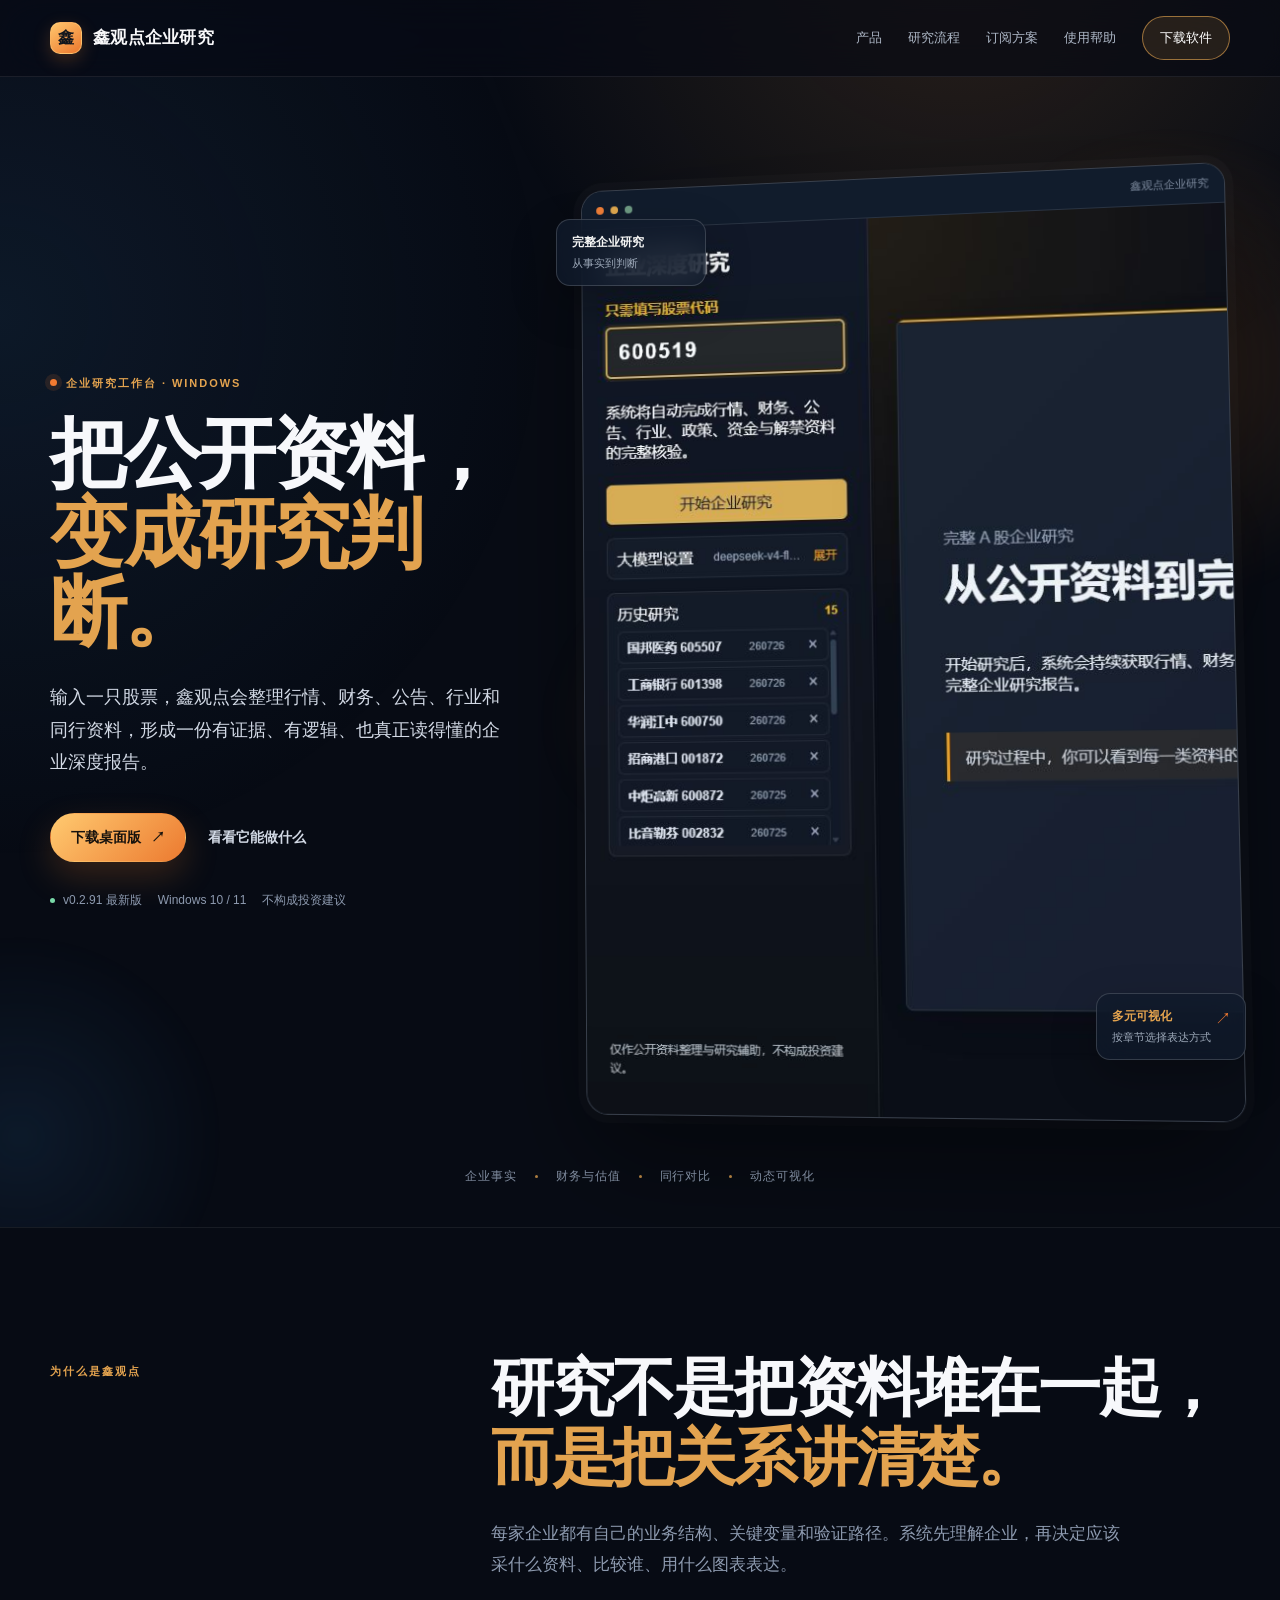
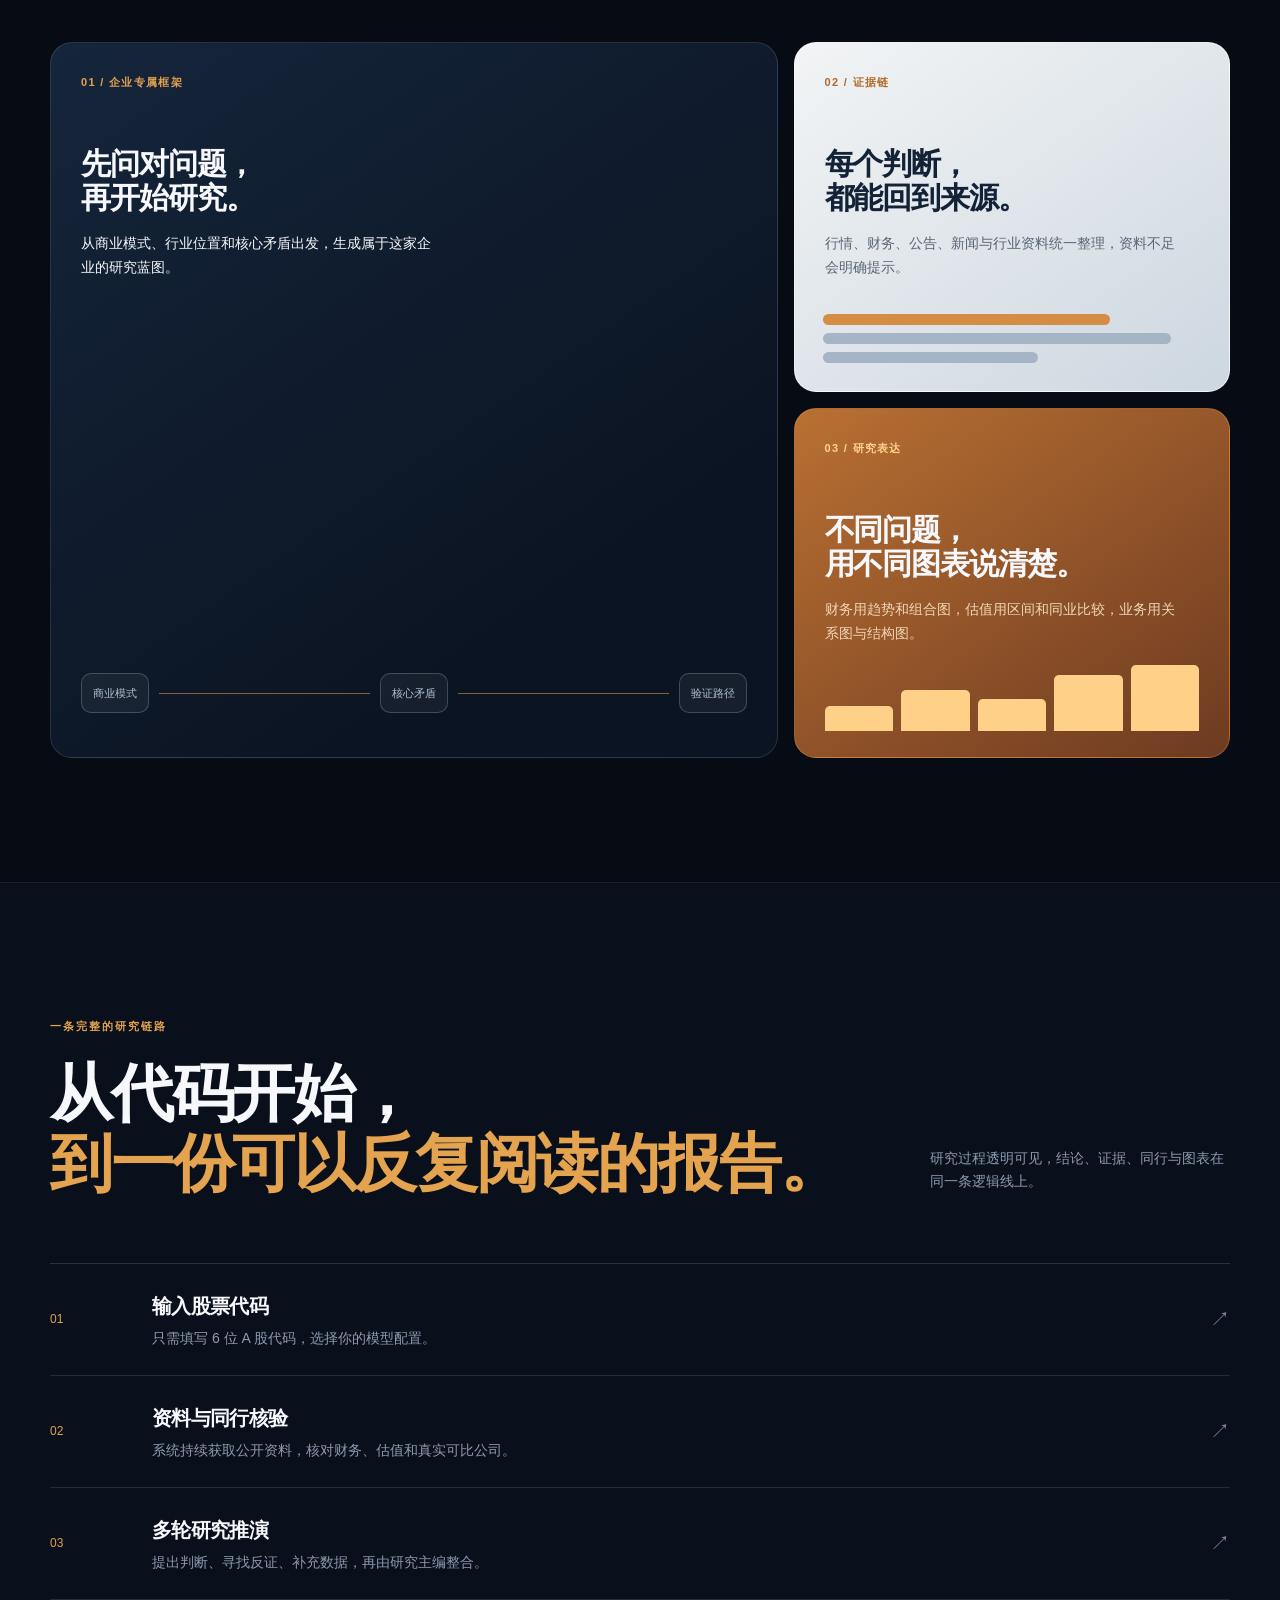
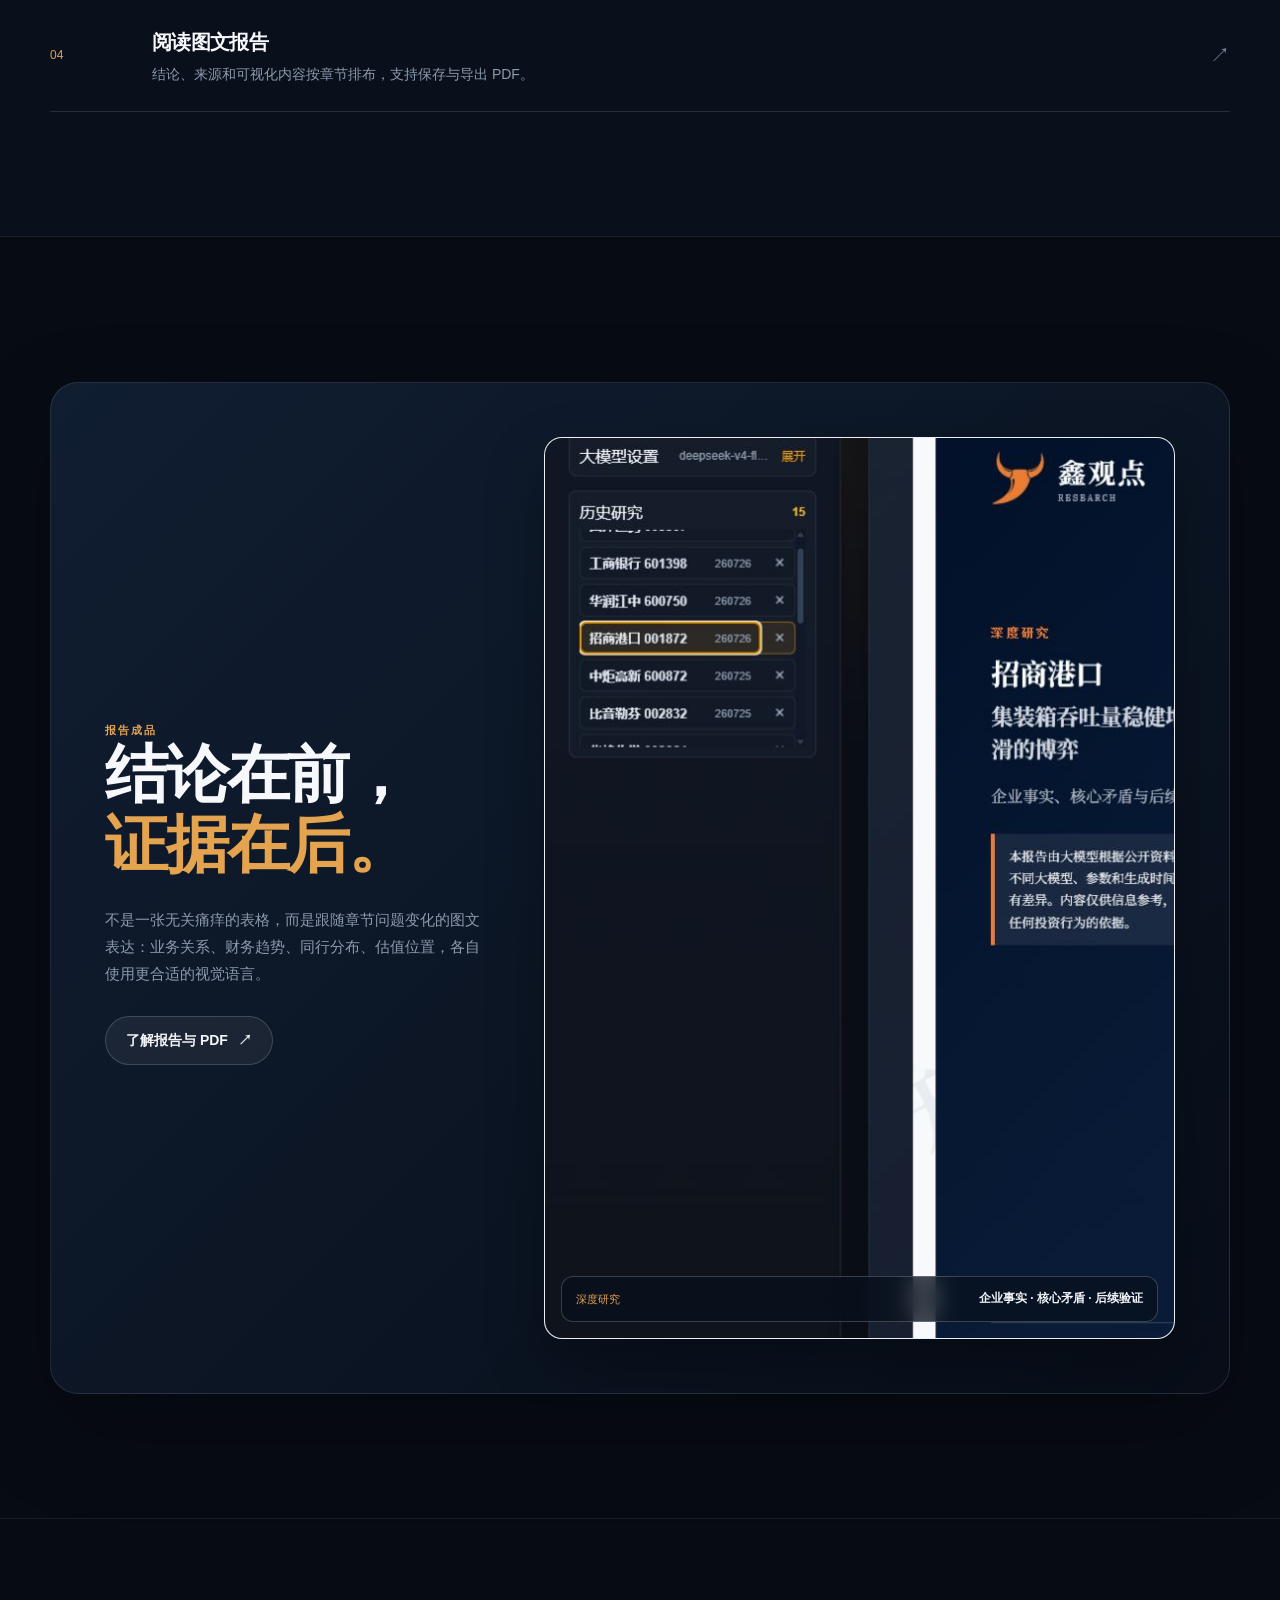
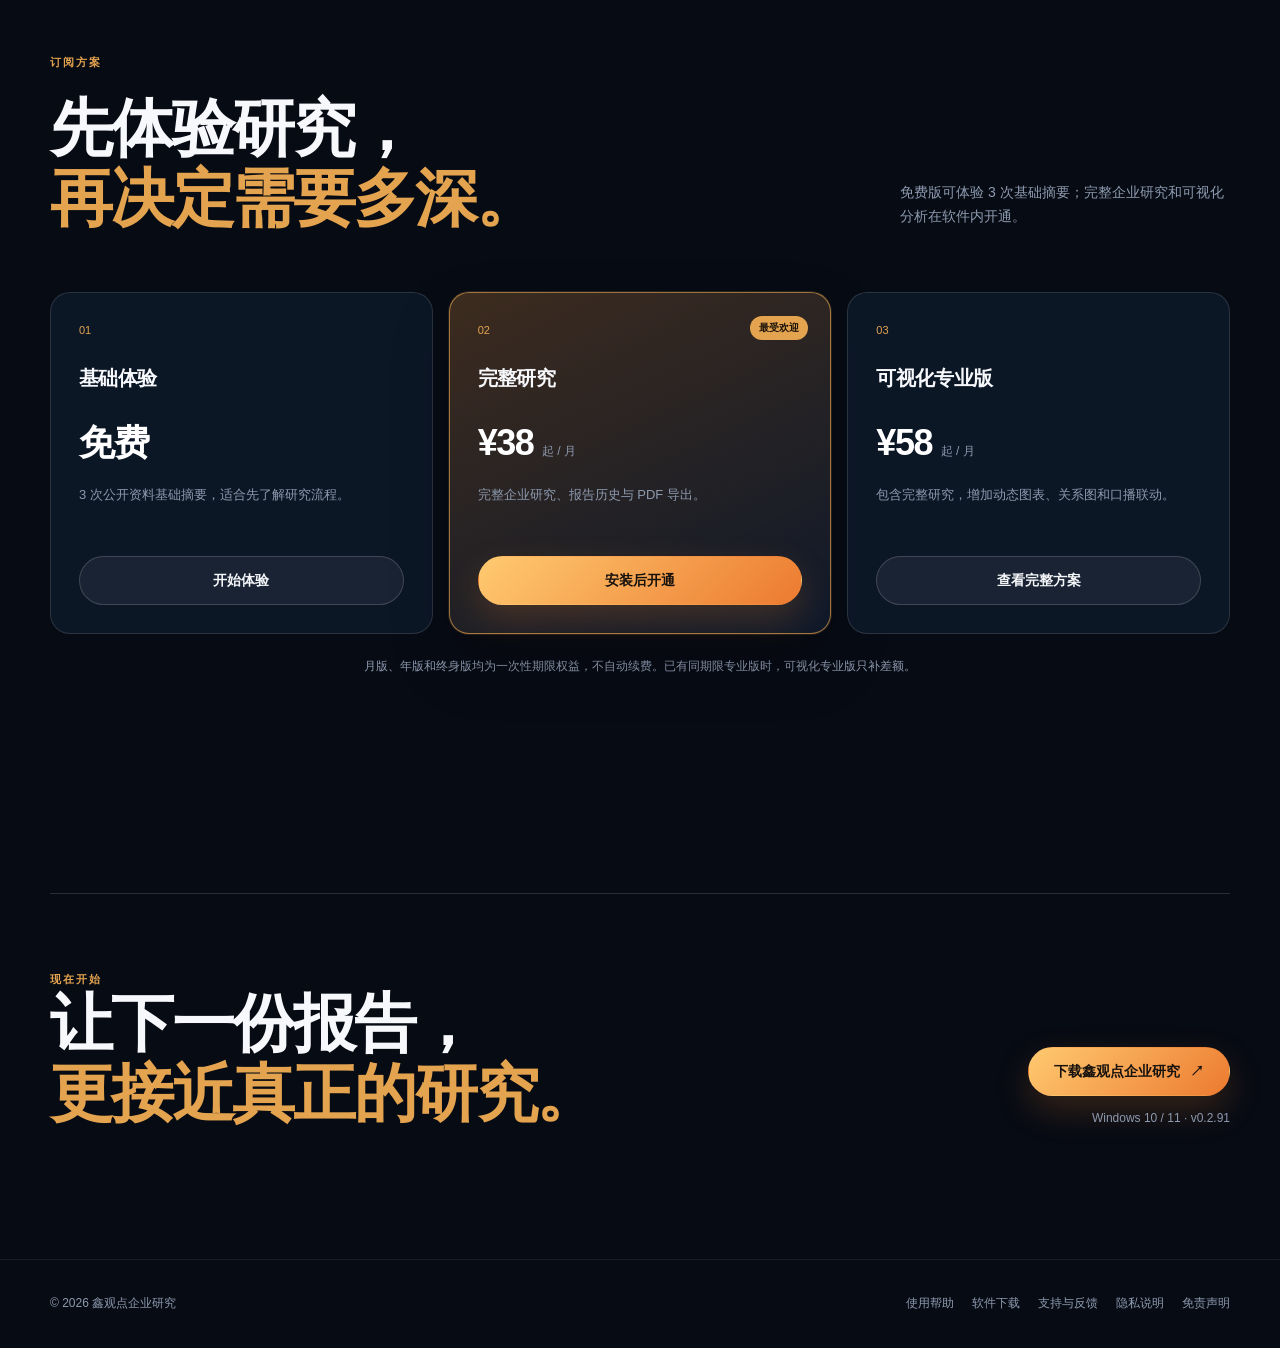
==== commit df104412: "refresh homepage with Apple-inspired visual system" ====
--- a/index.html
+++ b/index.html
@@ -3,162 +3,66 @@
 <head>
   <meta charset="utf-8">
   <meta name="viewport" content="width=device-width,initial-scale=1">
-  <meta name="description" content="鑫观点企业研究：从公开资料到图文深度研究报告。买卖前，参考一下鑫观点的深度分析。">
-  <title>鑫观点企业研究｜企业深度研究工具</title>
+  <meta name="description" content="鑫观点企业研究：把公开资料整理成可核验、可阅读、可解释的企业深度研究报告。">
+  <title>鑫观点企业研究｜把公开资料变成研究判断</title>
   <link rel="icon" href="favicon.svg">
   <link rel="stylesheet" href="styles.css">
 </head>
-<body>
+<body class="home-page">
   <header class="site-header">
     <nav class="container nav" aria-label="主导航">
-      <a class="brand" href="index.html"><span class="brand-mark">鑫</span>鑫观点企业研究</a>
-      <div class="nav-links">
-        <a href="#features">产品能力</a>
-        <a href="#pricing">订阅价格</a>
-        <a href="help.html">使用帮助</a>
-        <a class="nav-cta" href="download.html">软件下载</a>
-      </div>
+      <a class="brand" href="index.html" aria-label="鑫观点企业研究首页"><span class="brand-mark">鑫</span><span>鑫观点企业研究</span></a>
+      <div class="nav-links"><a href="#product">产品</a><a href="#workflow">研究流程</a><a href="#pricing">订阅方案</a><a href="help.html">使用帮助</a><a class="nav-cta" href="download.html">下载软件</a></div>
     </nav>
   </header>
 
   <main>
-    <section class="hero">
+    <section class="hero hero-premium">
+      <div class="hero-glow hero-glow-one" aria-hidden="true"></div><div class="hero-glow hero-glow-two" aria-hidden="true"></div>
       <div class="container hero-grid">
-        <div>
-          <p class="eyebrow">面向普通投资人的企业研究工具</p>
-          <h1>买卖前，参考一下<br>鑫观点的深度分析</h1>
-          <p class="hero-lead">输入股票代码，系统自动整理公开资料，识别企业特征、核验同行数据，并通过多轮研究推演形成图文深度报告。</p>
-          <div class="actions">
-            <a class="button primary" href="download.html">下载并开通</a>
-            <a class="button secondary" href="help.html">查看使用帮助</a>
-          </div>
-          <p class="hero-note">Windows 桌面软件｜免费版可体验 3 次基础研究｜大模型由用户自行配置｜不构成投资建议</p>
+        <div class="hero-copy">
+          <p class="eyebrow"><span class="eyebrow-dot"></span>企业研究工作台 · Windows</p>
+          <h1>把公开资料，<br><em>变成研究判断。</em></h1>
+          <p class="hero-lead">输入一只股票，鑫观点会整理行情、财务、公告、行业和同行资料，形成一份有证据、有逻辑、也真正读得懂的企业深度报告。</p>
+          <div class="actions"><a class="button primary" href="download.html">下载桌面版 <span aria-hidden="true">↗</span></a><a class="button text-button" href="#product">看看它能做什么</a></div>
+          <div class="hero-meta" aria-label="产品信息"><span><i class="meta-dot"></i>v0.2.91 最新版</span><span>Windows 10 / 11</span><span>不构成投资建议</span></div>
         </div>
-        <div class="app-window" aria-label="鑫观点企业研究软件界面">
-          <div class="window-bar"><i></i><i></i><i></i></div>
-          <img src="product-home.png" alt="鑫观点企业研究软件首页">
+        <div class="hero-visual" aria-label="鑫观点企业研究软件界面预览">
+          <div class="visual-orbit orbit-one" aria-hidden="true"></div><div class="visual-orbit orbit-two" aria-hidden="true"></div>
+          <div class="app-window app-window-hero"><div class="window-bar"><span></span><span></span><span></span><small>鑫观点企业研究</small></div><img src="product-home.png" alt="鑫观点企业研究软件首页预览" width="1320" height="900"></div>
+          <div class="float-card float-card-top"><strong>完整企业研究</strong><span>从事实到判断</span></div><div class="float-card float-card-bottom"><span class="float-spark">↗</span><strong>多元可视化</strong><span>按章节选择表达方式</span></div>
         </div>
+      </div>
+      <div class="container signal-row" aria-label="研究能力概览"><span>企业事实</span><i></i><span>财务与估值</span><i></i><span>同行对比</span><i></i><span>动态可视化</span></div>
+    </section>
+
+    <section class="section statement-section" id="product">
+      <div class="container statement-grid"><div class="section-kicker">为什么是鑫观点</div><div><h2>研究不是把资料堆在一起，<br><span>而是把关系讲清楚。</span></h2><p class="section-intro">每家企业都有自己的业务结构、关键变量和验证路径。系统先理解企业，再决定应该采什么资料、比较谁、用什么图表表达。</p></div></div>
+      <div class="container bento-grid">
+        <article class="bento-card bento-wide bento-dark"><div class="bento-label">01 / 企业专属框架</div><h3>先问对问题，<br>再开始研究。</h3><p>从商业模式、行业位置和核心矛盾出发，生成属于这家企业的研究蓝图。</p><div class="framework-lines" aria-hidden="true"><span>商业模式</span><i></i><span>核心矛盾</span><i></i><span>验证路径</span></div></article>
+        <article class="bento-card bento-light"><div class="bento-label">02 / 证据链</div><h3>每个判断，<br>都能回到来源。</h3><p>行情、财务、公告、新闻与行业资料统一整理，资料不足会明确提示。</p><div class="evidence-stack" aria-hidden="true"><span></span><span></span><span></span></div></article>
+        <article class="bento-card bento-accent"><div class="bento-label">03 / 研究表达</div><h3>不同问题，<br>用不同图表说清楚。</h3><p>财务用趋势和组合图，估值用区间和同业比较，业务用关系图与结构图。</p><div class="mini-bars" aria-hidden="true"><i></i><i></i><i></i><i></i><i></i></div></article>
       </div>
     </section>
 
-    <section class="section alt" id="features">
-      <div class="container">
-        <div class="section-heading">
-          <span>完整研究链路</span>
-          <h2>不只汇总资料，更要形成可验证的研究判断</h2>
-          <p>系统围绕企业实际业务制定研究框架；资料不足时明确提示，不使用空洞模板拼出报告。</p>
-        </div>
-        <div class="feature-grid">
-          <article class="card"><span class="number">01</span><h3>多来源资料核验</h3><p>自动整理行情、财务、公告、新闻、政策、资金、解禁及行业资料，并显示取得的资料量。</p></article>
-          <article class="card"><span class="number">02</span><h3>企业专属研究蓝图</h3><p>先识别商业模式、行业属性和核心矛盾，再决定要研究什么、补采什么和比较哪些同行。</p></article>
-          <article class="card"><span class="number">03</span><h3>动态同行比较</h3><p>从真实候选公司中选择可比企业，核对规模、盈利、现金流、估值及行业专用经营指标。</p></article>
-          <article class="card"><span class="number">04</span><h3>多轮研究推演</h3><p>围绕专属问题提出判断、检查反证、形成纪要，再由研究主编整合为可读结论。</p></article>
-          <article class="card"><span class="number">05</span><h3>动态可视化</h3><p>根据真实数据选择图表和业务关系图，并插入对应分析段落，不生成无数据的占位图片。</p></article>
-          <article class="card"><span class="number">06</span><h3>图文 PDF 报告</h3><p>正文、图表、证据来源与免责声明统一排版，可直接阅读并导出 PDF 保存。</p></article>
-        </div>
-      </div>
-    </section>
+    <section class="section workflow-section" id="workflow"><div class="container"><div class="section-kicker">一条完整的研究链路</div><div class="workflow-heading"><h2>从代码开始，<br><span>到一份可以反复阅读的报告。</span></h2><p>研究过程透明可见，结论、证据、同行与图表在同一条逻辑线上。</p></div><div class="workflow-list">
+      <div class="workflow-item"><span class="workflow-number">01</span><div><h3>输入股票代码</h3><p>只需填写 6 位 A 股代码，选择你的模型配置。</p></div><span class="workflow-arrow">↗</span></div>
+      <div class="workflow-item"><span class="workflow-number">02</span><div><h3>资料与同行核验</h3><p>系统持续获取公开资料，核对财务、估值和真实可比公司。</p></div><span class="workflow-arrow">↗</span></div>
+      <div class="workflow-item"><span class="workflow-number">03</span><div><h3>多轮研究推演</h3><p>提出判断、寻找反证、补充数据，再由研究主编整合。</p></div><span class="workflow-arrow">↗</span></div>
+      <div class="workflow-item"><span class="workflow-number">04</span><div><h3>阅读图文报告</h3><p>结论、来源和可视化内容按章节排布，支持保存与导出 PDF。</p></div><span class="workflow-arrow">↗</span></div>
+    </div></div></section>
 
-    <section class="section">
-      <div class="container">
-        <div class="section-heading">
-          <span>四步完成</span>
-          <h2>使用门槛尽可能低</h2>
-        </div>
-        <div class="steps">
-          <div class="step"><strong>安装软件</strong><span>下载 Windows 安装包并按提示完成安装。</span></div>
-          <div class="step"><strong>配置大模型</strong><span>填写自己的服务商、API Key 和模型名称。</span></div>
-          <div class="step"><strong>输入股票代码</strong><span>只需填写 6 位 A 股代码，启动企业研究。</span></div>
-          <div class="step"><strong>阅读报告</strong><span>查看动态进度、完整报告并按需导出 PDF。</span></div>
-        </div>
-      </div>
-    </section>
+    <section class="section report-section"><div class="container report-panel"><div class="report-copy"><div class="section-kicker">报告成品</div><h2>结论在前，<br><span>证据在后。</span></h2><p>不是一张无关痛痒的表格，而是跟随章节问题变化的图文表达：业务关系、财务趋势、同行分布、估值位置，各自使用更合适的视觉语言。</p><a class="button secondary" href="help.html#report">了解报告与 PDF <span aria-hidden="true">↗</span></a></div><div class="report-preview-frame"><img src="report-preview.png" alt="鑫观点企业研究报告封面预览" width="1320" height="900" loading="lazy"><div class="preview-caption"><span>深度研究</span><strong>企业事实 · 核心矛盾 · 后续验证</strong></div></div></div></section>
 
-    <section class="section alt">
-      <div class="container preview-grid">
-        <div class="preview-copy">
-          <div class="section-heading">
-            <span>报告成品</span>
-            <h2>结论在前，证据可追溯</h2>
-            <p>不同企业采用不同研究问题、同行组合、章节结构和图表方案。</p>
-          </div>
-          <ul>
-            <li>企业简称＋一句话核心结论作为标题</li>
-            <li>正文围绕企业专属核心问题展开</li>
-            <li>图表放在对应分析段落之后</li>
-            <li>资料来源和引用集中保留在文末</li>
-            <li>封面及文末明确 AI 生成与风险提示</li>
-          </ul>
-          <a class="button secondary" href="help.html#report">了解报告与 PDF</a>
-        </div>
-        <div class="preview-image">
-          <img src="report-preview.png" alt="鑫观点企业研究报告预览">
-        </div>
-      </div>
-    </section>
+    <section class="section pricing-section" id="pricing"><div class="container"><div class="section-kicker">订阅方案</div><div class="pricing-heading"><h2>先体验研究，<br><span>再决定需要多深。</span></h2><p>免费版可体验 3 次基础摘要；完整企业研究和可视化分析在软件内开通。</p></div><div class="price-grid price-grid-home">
+      <article class="price price-simple"><span class="price-index">01</span><h3>基础体验</h3><div class="price-value">免费</div><p>3 次公开资料基础摘要，适合先了解研究流程。</p><a class="button secondary" href="download.html">开始体验</a></article>
+      <article class="price price-simple recommended"><span class="price-tag">最受欢迎</span><span class="price-index">02</span><h3>完整研究</h3><div class="price-value">¥38 <small>起 / 月</small></div><p>完整企业研究、报告历史与 PDF 导出。</p><a class="button primary" href="download.html">安装后开通</a></article>
+      <article class="price price-simple"><span class="price-index">03</span><h3>可视化专业版</h3><div class="price-value">¥58 <small>起 / 月</small></div><p>包含完整研究，增加动态图表、关系图和口播联动。</p><a class="button secondary" href="download.html">查看完整方案</a></article>
+    </div><p class="price-note">月版、年版和终身版均为一次性期限权益，不自动续费。已有同期限专业版时，可视化专业版只补差额。</p></div></section>
 
-    <section class="section" id="pricing">
-      <div class="container">
-        <div class="section-heading">
-          <span>订阅方案</span>
-          <h2>按自己的使用周期选择</h2>
-          <p>免费版可体验 3 次公开资料基础摘要；专业版解锁完整企业研究；可视化专业版一步开通并包含专业版。月版和年版均为一次性期限权益，不自动续费。</p>
-        </div>
-        <div class="price-grid">
-          <article class="price">
-            <h3>报告版·月版</h3>
-            <div class="price-value">¥38 <small>/ 1个月</small></div>
-            <ul><li>完整企业研究报告</li><li>报告预览与 PDF 导出</li><li>用户自备大模型 API</li></ul>
-            <a class="button primary" href="download.html">安装后购买</a>
-          </article>
-          <article class="price recommended">
-            <span class="price-tag">持续跟踪</span>
-            <h3>报告版·年版</h3>
-            <div class="price-value">¥288 <small>/ 1年</small></div>
-            <ul><li>完整企业研究报告</li><li>报告历史与 PDF 导出</li><li>一次性购买，不自动续费</li></ul>
-            <a class="button primary" href="download.html">安装后购买</a>
-          </article>
-          <article class="price">
-            <h3>报告版·终身版</h3>
-            <div class="price-value">¥588 <small>/ 终身</small></div>
-            <ul><li>永久使用报告版功能</li><li>设备绑定，可申请换机</li><li>不包含模型和数据服务费用</li></ul>
-            <a class="button primary" href="download.html">安装后购买</a>
-          </article>
-        </div>
-        <h3 style="margin-top:32px">可视化专业版（一步开通，含专业版）</h3>
-        <div class="price-grid">
-          <article class="price"><h3>可视化专业版·月版</h3><div class="price-value">¥58 <small>/ 1个月</small></div><ul><li>完整企业研究</li><li>动态图表与关系图</li><li>口播与画面联动</li></ul><a class="button secondary" href="download.html">安装后购买</a></article>
-          <article class="price"><h3>可视化专业版·年版</h3><div class="price-value">¥488 <small>/ 1年</small></div><ul><li>完整企业研究</li><li>动态可视化分析</li><li>视频与音频导出</li></ul><a class="button secondary" href="download.html">安装后购买</a></article>
-          <article class="price"><h3>可视化专业版·终身版</h3><div class="price-value">¥888 <small>/ 终身</small></div><ul><li>完整企业研究</li><li>永久使用可视化功能</li><li>不包含第三方服务费用</li></ul><a class="button secondary" href="download.html">安装后购买</a></article>
-        </div>
-        <p class="price-note">已有同期限专业版时，购买可视化专业版只补差额：月版 20 元、年版 200 元、终身版 300 元。购买在软件内触发安全第三方支付，不要向任何人发送大模型 API Key。</p>
-      </div>
-    </section>
-
-    <section class="section alt">
-      <div class="container">
-        <div class="section-heading"><span>常见问题</span><h2>开始前需要知道的事情</h2></div>
-        <div class="faq">
-          <details><summary>可以免费使用吗？</summary><p>可以。免费版提供 3 次公开资料基础摘要体验，不提供可视化功能；完整企业研究需要购买专业版，可视化专业版一步开通并同时包含专业版功能。</p></details>
-          <details><summary>为什么需要自己准备大模型 API Key？</summary><p>研究推演和报告撰写需要调用大模型。用户自行配置可以明确控制模型选择、调用额度和费用，也避免平台代管用户密钥。</p></details>
-          <details><summary>一篇报告需要多长时间？</summary><p>耗时受企业资料量、网络状况、数据源和所选模型速度影响。软件会实时显示当前环节、资料量、完成进度和预计剩余时间。</p></details>
-          <details><summary>报告可以作为买卖依据吗？</summary><p>不可以。报告由 AI 根据公开资料整理、分析并生成，可能存在资料延迟、遗漏或模型判断偏差，仅供信息参考。</p></details>
-        </div>
-      </div>
-    </section>
-
-    <section class="section">
-      <div class="container notice">
-        本软件仅用于公开资料整理与企业研究辅助。所有分析结果由大模型生成，不同大模型、参数和生成时间可能导致结果不同；内容不得作为投资决策、买卖指令或任何投资行为的依据。
-      </div>
-    </section>
+    <section class="section final-cta-section"><div class="container final-cta"><div><div class="section-kicker">现在开始</div><h2>让下一份报告，<br><span>更接近真正的研究。</span></h2></div><div class="final-cta-actions"><a class="button primary large-button" href="download.html">下载鑫观点企业研究 <span aria-hidden="true">↗</span></a><p>Windows 10 / 11 · v0.2.91</p></div></div></section>
   </main>
 
-  <footer class="site-footer">
-    <div class="container footer-grid">
-      <span>© 2026 鑫观点企业研究</span>
-      <div class="footer-links"><a href="help.html">使用帮助</a><a href="download.html">软件下载</a><a href="support.html">支持与反馈</a><a href="privacy.html">隐私说明</a><a href="disclaimer.html">免责声明</a></div>
-    </div>
-  </footer>
+  <footer class="site-footer"><div class="container footer-grid"><span>© 2026 鑫观点企业研究</span><div class="footer-links"><a href="help.html">使用帮助</a><a href="download.html">软件下载</a><a href="support.html">支持与反馈</a><a href="privacy.html">隐私说明</a><a href="disclaimer.html">免责声明</a></div></div></footer>
 </body>
 </html>
--- a/styles.css
+++ b/styles.css
@@ -1,169 +1,107 @@
 :root {
-  --bg: #07111f;
-  --panel: #101d30;
-  --panel-2: #15243a;
-  --line: #273850;
-  --text: #edf3fb;
-  --muted: #9eacc0;
-  --gold: #e0ad52;
-  --gold-2: #c97b35;
-  --green: #66d49b;
-  --danger: #ff9b91;
-  --max: 1160px;
+  --bg: #070b14;
+  --bg-soft: #0b1220;
+  --surface: rgba(17, 28, 46, .72);
+  --surface-solid: #111c2e;
+  --surface-light: #edf1f5;
+  --line: rgba(255, 255, 255, .12);
+  --line-dark: rgba(8, 19, 34, .14);
+  --text: #f7f8fb;
+  --text-soft: #d2d9e5;
+  --muted: #8d9aaf;
+  --muted-dark: #5c6674;
+  --copper: #e3a34f;
+  --orange: #f47b31;
+  --green: #79d9a8;
+  --max: 1180px;
+  --ease: cubic-bezier(.22, .61, .36, 1);
 }
 
 * { box-sizing: border-box; }
 html { scroll-behavior: smooth; }
-body {
-  margin: 0;
-  color: var(--text);
-  background:
-    radial-gradient(circle at 75% -10%, rgba(201,123,53,.16), transparent 32rem),
-    radial-gradient(circle at 5% 25%, rgba(224,173,82,.08), transparent 26rem),
-    var(--bg);
-  font-family: Inter, "Microsoft YaHei", "PingFang SC", Arial, sans-serif;
-  line-height: 1.7;
-}
+body { margin: 0; color: var(--text); background: var(--bg); font-family: -apple-system, BlinkMacSystemFont, "SF Pro Display", "SF Pro Text", "PingFang SC", "Microsoft YaHei", Arial, sans-serif; font-size: 16px; line-height: 1.65; -webkit-font-smoothing: antialiased; }
+body::before { position: fixed; z-index: -1; inset: 0; pointer-events: none; content: ""; background: radial-gradient(circle at 75% -8%, rgba(228, 151, 66, .16), transparent 31rem), radial-gradient(circle at 0% 35%, rgba(42, 87, 134, .18), transparent 34rem); }
 a { color: inherit; text-decoration: none; }
 img { display: block; max-width: 100%; }
 button, a { -webkit-tap-highlight-color: transparent; }
-.container { width: min(calc(100% - 40px), var(--max)); margin: 0 auto; }
+a:focus-visible { outline: 3px solid rgba(227, 163, 79, .75); outline-offset: 4px; }
+.container { width: min(calc(100% - 48px), var(--max)); margin: 0 auto; }
 
-.site-header {
-  position: sticky;
-  z-index: 20;
-  top: 0;
-  border-bottom: 1px solid rgba(255,255,255,.08);
-  background: rgba(7,17,31,.9);
-  backdrop-filter: blur(14px);
+.site-header { position: sticky; z-index: 20; top: 0; border-bottom: 1px solid rgba(255,255,255,.08); background: rgba(7, 11, 20, .72); backdrop-filter: blur(22px) saturate(140%); }
+.nav { min-height: 76px; display: flex; align-items: center; justify-content: space-between; gap: 28px; }
+.brand { display: inline-flex; align-items: center; gap: 11px; color: #f8f8fa; font-size: 17px; font-weight: 700; letter-spacing: .015em; white-space: nowrap; }
+.brand-mark { width: 32px; height: 32px; display: grid; place-items: center; border: 1px solid rgba(255, 207, 124, .56); border-radius: 10px; color: #10151d; background: linear-gradient(145deg, #ffc66d, #ec782e); box-shadow: 0 6px 18px rgba(225, 125, 44, .24); font-size: 16px; font-weight: 900; }
+.nav-links { display: flex; align-items: center; gap: 26px; color: #aeb8c7; font-size: 13px; }
+.nav-links a { transition: color .22s var(--ease), opacity .22s var(--ease); }
+.nav-links a:hover, .nav-links a[aria-current="page"] { color: #fff; }
+.nav-cta { padding: 10px 17px; border: 1px solid rgba(227, 163, 79, .62); border-radius: 999px; color: #fff !important; background: rgba(227, 163, 79, .12); }
+.nav-cta:hover { border-color: var(--copper); background: rgba(227, 163, 79, .22); }
+
+.hero { position: relative; overflow: hidden; }
+.hero-premium { min-height: 760px; padding: 94px 0 40px; }
+.hero-grid { position: relative; z-index: 1; display: grid; grid-template-columns: .82fr 1.18fr; align-items: center; gap: 72px; }
+.hero-copy { position: relative; z-index: 2; }
+.hero-glow { position: absolute; pointer-events: none; border-radius: 50%; filter: blur(2px); }
+.hero-glow-one { width: 500px; height: 500px; right: -140px; top: 40px; background: radial-gradient(circle, rgba(218, 128, 43, .18), transparent 68%); }
+.hero-glow-two { width: 420px; height: 420px; left: -190px; bottom: -120px; background: radial-gradient(circle, rgba(43, 98, 152, .17), transparent 68%); }
+.eyebrow, .section-kicker { margin: 0; color: var(--copper); font-size: 11px; font-weight: 750; letter-spacing: .18em; text-transform: uppercase; }
+.eyebrow { display: flex; align-items: center; gap: 9px; margin-bottom: 22px; }
+.eyebrow-dot, .meta-dot { width: 7px; height: 7px; display: inline-block; border-radius: 50%; background: var(--orange); box-shadow: 0 0 0 5px rgba(244,123,49,.12); }
+h1, h2, h3, p { margin-top: 0; }
+h1, h2, h3 { letter-spacing: -.035em; }
+h1 { margin-bottom: 0; font-size: clamp(48px, 6vw, 82px); font-weight: 700; line-height: 1.04; }
+h1 em, h2 span { color: var(--copper); font-style: normal; }
+.hero-lead { max-width: 540px; margin: 28px 0 0; color: var(--text-soft); font-size: 18px; line-height: 1.8; }
+.actions { display: flex; align-items: center; flex-wrap: wrap; gap: 13px; margin-top: 34px; }
+.button { min-height: 48px; display: inline-flex; align-items: center; justify-content: center; gap: 10px; padding: 12px 20px; border: 1px solid transparent; border-radius: 999px; cursor: pointer; font-size: 14px; font-weight: 700; transition: transform .22s var(--ease), border-color .22s var(--ease), background .22s var(--ease), box-shadow .22s var(--ease); }
+.button:hover { transform: translateY(-2px); }
+.button.primary { color: #17120d; background: linear-gradient(135deg, #ffca70, #ec7a30); box-shadow: 0 14px 34px rgba(222, 121, 40, .22); }
+.button.primary:hover { box-shadow: 0 18px 42px rgba(222, 121, 40, .34); }
+.button.secondary { border-color: rgba(255,255,255,.16); color: #f4f6f9; background: rgba(255,255,255,.06); }
+.button.secondary:hover { border-color: rgba(255,255,255,.3); background: rgba(255,255,255,.11); }
+.text-button { padding-inline: 8px; color: var(--text-soft); }
+.text-button:hover { color: #fff; }
+.hero-meta { display: flex; flex-wrap: wrap; gap: 16px; margin-top: 29px; color: var(--muted); font-size: 12px; }
+.hero-meta span { display: inline-flex; align-items: center; gap: 8px; }
+.hero-meta .meta-dot { width: 5px; height: 5px; box-shadow: none; background: var(--green); }
+
+.hero-visual { position: relative; min-height: 520px; display: grid; place-items: center; }
+.visual-orbit { position: absolute; border: 1px solid rgba(227,163,79,.18); border-radius: 50%; transform: rotate(-18deg); }
+.orbit-one { width: 650px; height: 270px; box-shadow: 0 0 70px rgba(225,140,53,.08); }
+.orbit-two { width: 520px; height: 190px; border-color: rgba(99,153,203,.16); transform: rotate(23deg); }
+.app-window { position: relative; z-index: 2; overflow: hidden; border: 1px solid rgba(255,255,255,.18); border-radius: 22px; background: #0d1625; box-shadow: 0 42px 110px rgba(0,0,0,.48), 0 0 0 8px rgba(255,255,255,.025); }
+.app-window-hero { width: min(100%, 660px); transform: perspective(1400px) rotateY(-5deg) rotateX(2deg) rotateZ(-1deg); transition: transform .5s var(--ease), box-shadow .5s var(--ease); }
+.app-window-hero:hover { transform: perspective(1400px) rotateY(-2deg) rotateX(1deg) rotateZ(0deg) translateY(-5px); box-shadow: 0 48px 120px rgba(0,0,0,.54), 0 0 0 8px rgba(255,255,255,.04); }
+.window-bar { height: 40px; display: flex; align-items: center; gap: 7px; padding: 0 15px; border-bottom: 1px solid rgba(255,255,255,.1); background: #111c2c; }
+.window-bar span { width: 8px; height: 8px; border-radius: 50%; background: #526073; }
+.window-bar span:first-child { background: #f07f38; }.window-bar span:nth-child(2) { background: #dfa84f; }.window-bar span:nth-child(3) { background: #6e9a83; }
+.window-bar small { margin-left: auto; color: #7f8ca0; font-size: 11px; }
+.app-window img { width: 100%; aspect-ratio: 1.48 / 1; object-fit: cover; object-position: top left; }
+.float-card { position: absolute; z-index: 3; display: grid; gap: 1px; min-width: 150px; padding: 13px 15px; border: 1px solid rgba(255,255,255,.16); border-radius: 14px; color: #f8f8f7; background: rgba(16, 27, 44, .76); box-shadow: 0 18px 45px rgba(0,0,0,.25); backdrop-filter: blur(18px); }
+.float-card strong { font-size: 12px; }.float-card span { color: #9da9b9; font-size: 11px; }.float-card-top { top: 48px; left: -20px; }.float-card-bottom { right: -16px; bottom: 53px; }.float-card-bottom strong { color: var(--copper); }.float-spark { position: absolute; top: 12px; right: 14px; color: var(--orange) !important; font-size: 16px !important; }
+.signal-row { position: relative; z-index: 1; display: flex; align-items: center; justify-content: center; gap: 18px; padding-top: 54px; color: #7f8b9e; font-size: 12px; letter-spacing: .08em; }.signal-row i { width: 3px; height: 3px; border-radius: 50%; background: var(--copper); opacity: .75; }
+
+.section { padding: 124px 0; }.section-heading { max-width: 760px; margin-bottom: 38px; }.statement-section { border-top: 1px solid rgba(255,255,255,.07); }.statement-grid { display: grid; grid-template-columns: .68fr 1.32fr; gap: 60px; align-items: start; }.section-kicker { padding-top: 10px; }.statement-grid h2, .workflow-heading h2, .report-copy h2, .pricing-heading h2, .final-cta h2 { margin: 0; font-size: clamp(37px, 4.9vw, 64px); line-height: 1.12; }.section-intro { max-width: 640px; margin: 27px 0 0; color: var(--muted); font-size: 17px; line-height: 1.8; }
+.bento-grid { display: grid; grid-template-columns: 1.25fr .75fr; gap: 16px; margin-top: 62px; }.bento-card { position: relative; min-height: 350px; overflow: hidden; padding: 30px; border: 1px solid var(--line); border-radius: 22px; }.bento-card h3 { margin: 55px 0 15px; font-size: 30px; line-height: 1.15; }.bento-card p { max-width: 360px; margin: 0; font-size: 14px; line-height: 1.75; }.bento-label { position: relative; z-index: 1; color: var(--copper); font-size: 11px; font-weight: 750; letter-spacing: .12em; text-transform: uppercase; }.bento-dark { grid-row: span 2; background: linear-gradient(145deg, #15253b, #0b1422 75%); }.bento-dark p, .bento-dark h3 { position: relative; z-index: 1; }.bento-light { color: #142238; border-color: rgba(255,255,255,.6); background: linear-gradient(145deg, #f2f4f5, #cdd7e0); }.bento-light .bento-label { color: #b16a28; }.bento-light p { color: #5a6674; }.bento-accent { border-color: rgba(234,159,73,.35); background: linear-gradient(145deg, #b97032, #6d3a21); }.bento-accent .bento-label { color: #ffd28d; }.bento-accent p { color: #f1d7b6; }.framework-lines { position: absolute; right: 30px; bottom: 44px; left: 30px; display: flex; align-items: center; gap: 10px; color: #afc1d2; font-size: 11px; }.framework-lines span { padding: 10px 11px; border: 1px solid rgba(160,195,220,.28); border-radius: 10px; background: rgba(255,255,255,.05); }.framework-lines i { flex: 1; height: 1px; background: rgba(227,163,79,.55); }.evidence-stack { position: absolute; right: 28px; bottom: 28px; left: 28px; display: grid; gap: 8px; }.evidence-stack span { height: 11px; border-radius: 99px; background: #a6b5c5; }.evidence-stack span:nth-child(1) { width: 76%; background: #d58c45; }.evidence-stack span:nth-child(2) { width: 92%; }.evidence-stack span:nth-child(3) { width: 57%; }.mini-bars { position: absolute; right: 30px; bottom: 26px; left: 30px; height: 72px; display: flex; align-items: end; gap: 8px; }.mini-bars i { flex: 1; border-radius: 5px 5px 0 0; background: #ffd088; }.mini-bars i:nth-child(1) { height: 36%; }.mini-bars i:nth-child(2) { height: 58%; }.mini-bars i:nth-child(3) { height: 45%; }.mini-bars i:nth-child(4) { height: 78%; }.mini-bars i:nth-child(5) { height: 93%; }
+
+.workflow-section { border-block: 1px solid rgba(255,255,255,.07); background: rgba(12, 20, 33, .55); }.workflow-heading { display: flex; align-items: end; justify-content: space-between; gap: 40px; margin-top: 22px; }.workflow-heading p { max-width: 300px; margin: 0 0 5px; color: var(--muted); font-size: 14px; }.workflow-list { margin-top: 65px; border-top: 1px solid rgba(255,255,255,.14); }.workflow-item { display: grid; grid-template-columns: 80px 1fr 40px; align-items: center; gap: 22px; min-height: 112px; border-bottom: 1px solid rgba(255,255,255,.12); transition: padding .25s var(--ease), background .25s var(--ease); }.workflow-item:hover { padding-inline: 15px; background: rgba(255,255,255,.035); }.workflow-number { color: var(--copper); font-size: 12px; font-variant-numeric: tabular-nums; }.workflow-item h3 { margin: 0 0 4px; font-size: 20px; }.workflow-item p { margin: 0; color: var(--muted); font-size: 14px; }.workflow-arrow { color: #76869a; font-size: 20px; text-align: right; transition: color .2s var(--ease), transform .2s var(--ease); }.workflow-item:hover .workflow-arrow { color: var(--copper); transform: translate(3px, -3px); }
+
+.report-section { padding-top: 145px; }.report-panel { display: grid; grid-template-columns: .75fr 1.25fr; gap: 60px; align-items: center; padding: 54px; border: 1px solid rgba(255,255,255,.1); border-radius: 28px; background: linear-gradient(135deg, rgba(18,32,53,.9), rgba(9,15,26,.86)); box-shadow: 0 35px 90px rgba(0,0,0,.25); }.report-copy p { margin: 27px 0 29px; color: var(--muted); font-size: 15px; line-height: 1.8; }.report-preview-frame { position: relative; overflow: hidden; border: 1px solid rgba(255,255,255,.18); border-radius: 18px; background: #e9edf0; box-shadow: 0 24px 58px rgba(0,0,0,.32); }.report-preview-frame img { width: 100%; aspect-ratio: 1.48 / 1; object-fit: cover; object-position: top left; }.preview-caption { position: absolute; right: 16px; bottom: 16px; left: 16px; display: flex; align-items: center; justify-content: space-between; gap: 14px; padding: 12px 14px; border: 1px solid rgba(255,255,255,.2); border-radius: 12px; color: #f3f5f8; background: rgba(7, 16, 29, .72); backdrop-filter: blur(12px); }.preview-caption span { color: var(--copper); font-size: 11px; }.preview-caption strong { font-size: 12px; font-weight: 600; }
+
+.pricing-section { border-top: 1px solid rgba(255,255,255,.07); }.pricing-heading { display: flex; align-items: end; justify-content: space-between; gap: 40px; margin-top: 22px; }.pricing-heading p { max-width: 330px; margin: 0 0 6px; color: var(--muted); font-size: 14px; }.price-grid { display: grid; grid-template-columns: repeat(3, 1fr); gap: 16px; }.price-grid-home { margin-top: 58px; }.price { position: relative; padding: 28px; border: 1px solid var(--line); border-radius: 20px; background: rgba(16, 28, 46, .72); }.price-simple { min-height: 300px; display: flex; flex-direction: column; }.price-index { color: var(--copper); font-size: 11px; font-variant-numeric: tabular-nums; }.price h3 { margin: 23px 0 0; font-size: 20px; }.price-value { margin: 18px 0 12px; color: #fff; font-size: 36px; font-weight: 750; letter-spacing: -.04em; }.price-value small { color: var(--muted); font-size: 12px; font-weight: 500; letter-spacing: 0; }.price p { min-height: 50px; margin: 0 0 22px; color: var(--muted); font-size: 13px; }.price .button { width: 100%; margin-top: auto; }.price.recommended { border-color: rgba(227,163,79,.65); background: linear-gradient(155deg, rgba(83, 57, 35, .72), rgba(17, 28, 46, .86)); box-shadow: 0 0 0 1px rgba(227,163,79,.14), 0 28px 60px rgba(0,0,0,.22); }.price-tag { position: absolute; top: 23px; right: 22px; padding: 4px 9px; border-radius: 999px; color: #1d140a; background: var(--copper); font-size: 10px; font-weight: 800; }.price-note { margin: 23px 0 0; color: var(--muted); font-size: 12px; text-align: center; }
+.final-cta-section { padding-top: 92px; padding-bottom: 130px; }.final-cta { display: flex; align-items: end; justify-content: space-between; gap: 40px; padding-top: 66px; border-top: 1px solid rgba(255,255,255,.14); }.final-cta-actions { text-align: right; }.large-button { padding-inline: 25px; }.final-cta-actions p { margin: 13px 0 0; color: var(--muted); font-size: 12px; }
+
+.site-footer { padding: 34px 0; border-top: 1px solid rgba(255,255,255,.08); color: var(--muted); font-size: 12px; }.footer-grid { display: flex; justify-content: space-between; gap: 24px; }.footer-links { display: flex; flex-wrap: wrap; gap: 18px; }.footer-links a:hover { color: var(--copper); }
+
+/* Shared content pages */
+.page-hero { padding: 84px 0 48px; border-bottom: 1px solid rgba(255,255,255,.08); }.page-hero h1 { font-size: clamp(38px, 5vw, 62px); }.page-hero p { max-width: 760px; margin: 20px 0 0; color: var(--muted); font-size: 17px; }.content-layout { display: grid; grid-template-columns: 240px 1fr; gap: 46px; padding: 64px 0 96px; }.toc { position: sticky; top: 98px; align-self: start; display: grid; gap: 8px; padding: 18px; border: 1px solid var(--line); border-radius: 16px; background: rgba(16,29,48,.7); backdrop-filter: blur(14px); }.toc strong { margin-bottom: 5px; color: var(--copper); }.toc a { color: var(--muted); font-size: 13px; }.toc a:hover { color: #fff; }.prose { min-width: 0; }.prose section { scroll-margin-top: 110px; margin-bottom: 52px; }.prose h2 { margin: 0 0 16px; font-size: 30px; }.prose h3 { margin-top: 28px; }.prose p, .prose li { color: #b7c2d1; }.prose code { padding: 2px 6px; border: 1px solid #34455d; border-radius: 5px; color: #f2c979; background: #101c2d; }.help-steps { padding-left: 20px; }.help-steps li { margin: 11px 0; padding-left: 5px; }.callout { margin: 20px 0; padding: 17px 18px; border: 1px solid #38506e; border-radius: 12px; background: #12243a; color: #cfdae7; }.callout.warning { border-color: rgba(224,173,82,.45); background: rgba(224,173,82,.08); }.table-wrap { overflow-x: auto; }table { width: 100%; border-collapse: collapse; border: 1px solid var(--line); }th, td { padding: 12px 14px; border-bottom: 1px solid var(--line); text-align: left; }th { color: var(--copper); background: #14233a; }td { color: #b9c6d6; }.download-card { display: grid; grid-template-columns: 1fr auto; gap: 24px; align-items: center; padding: 28px; border: 1px solid var(--line); border-radius: 20px; background: var(--surface); backdrop-filter: blur(14px); }.download-card h2 { margin-top: 0; }.status-pill { display: inline-flex; padding: 4px 10px; border: 1px solid rgba(224,173,82,.35); border-radius: 999px; color: var(--copper); background: rgba(224,173,82,.08); font-size: 12px; font-weight: 800; }.download-card + .download-card { margin-top: 16px; }.store-download-card { border-color: rgba(224,173,82,.62); box-shadow: 0 0 0 1px rgba(224,173,82,.12); }.backup-download-card { background: rgba(16,29,48,.6); }.download-actions { display: grid; gap: 10px; justify-items: center; }.text-link, .inline-link { color: var(--copper); text-decoration: underline; text-underline-offset: 3px; }.support-panel { max-width: 760px; padding: 34px; border: 1px solid var(--line); border-radius: 20px; background: var(--surface); }
+
+@media (max-width: 960px) {
+  .nav-links { gap: 15px; }.nav-links a:not(.nav-cta) { display: none; }.hero-premium { padding-top: 70px; }.hero-grid { grid-template-columns: 1fr; gap: 34px; }.hero-copy { max-width: 680px; }.hero-visual { min-height: 470px; }.app-window-hero { transform: none; }.float-card-top { left: 4%; }.float-card-bottom { right: 3%; }.statement-grid, .report-panel { grid-template-columns: 1fr; gap: 34px; }.bento-grid { grid-template-columns: 1fr 1fr; }.bento-wide { grid-row: auto; grid-column: 1 / -1; min-height: 310px; }.report-panel { padding: 36px; }.workflow-heading, .pricing-heading { align-items: start; flex-direction: column; gap: 18px; }.content-layout { grid-template-columns: 1fr; }.toc { position: static; grid-template-columns: repeat(2, 1fr); }.toc strong { grid-column: 1 / -1; }
 }
-.nav { min-height: 68px; display: flex; align-items: center; justify-content: space-between; gap: 24px; }
-.brand { display: inline-flex; align-items: center; gap: 10px; font-size: 19px; font-weight: 800; letter-spacing: .03em; }
-.brand-mark { width: 31px; height: 31px; border-radius: 9px; display: grid; place-items: center; color: #07111f; background: linear-gradient(135deg, var(--gold), var(--gold-2)); font-weight: 900; }
-.nav-links { display: flex; align-items: center; gap: 24px; color: #c8d2df; font-size: 14px; }
-.nav-links a:hover, .nav-links a[aria-current="page"] { color: var(--gold); }
-.nav-cta { padding: 8px 15px; border: 1px solid rgba(224,173,82,.5); border-radius: 8px; color: var(--gold) !important; }
-
-.hero { padding: 92px 0 72px; }
-.hero-grid { display: grid; grid-template-columns: 1.05fr .95fr; align-items: center; gap: 56px; }
-.eyebrow { margin: 0 0 16px; color: var(--gold); font-size: 13px; font-weight: 800; letter-spacing: .18em; }
-h1 { margin: 0; font-size: clamp(42px, 6vw, 72px); line-height: 1.08; letter-spacing: -.04em; }
-.hero-lead { margin: 24px 0 0; max-width: 620px; color: #c9d4e2; font-size: 20px; }
-.hero-note { margin-top: 18px; color: var(--muted); font-size: 13px; }
-.actions { margin-top: 34px; display: flex; flex-wrap: wrap; gap: 12px; }
-.button { min-height: 46px; display: inline-flex; align-items: center; justify-content: center; padding: 10px 20px; border: 1px solid transparent; border-radius: 8px; font-weight: 800; }
-.button.primary { color: #13181f; background: linear-gradient(135deg, var(--gold), #efbf68); box-shadow: 0 12px 34px rgba(224,173,82,.18); }
-.button.secondary { border-color: var(--line); background: rgba(16,29,48,.7); color: #dce6f1; }
-.button.disabled { pointer-events: none; color: #aeb8c5; background: #263447; }
-
-.app-window { overflow: hidden; border: 1px solid #34465f; border-radius: 14px; background: #0e1828; box-shadow: 0 32px 80px rgba(0,0,0,.38); transform: perspective(1200px) rotateY(-2deg); }
-.window-bar { height: 36px; display: flex; align-items: center; gap: 7px; padding: 0 14px; border-bottom: 1px solid #263850; background: #121f32; }
-.window-bar i { width: 8px; height: 8px; border-radius: 50%; background: #46566b; }
-.window-bar i:first-child { background: var(--gold-2); }
-.app-window img { aspect-ratio: 1.48 / 1; object-fit: cover; object-position: top left; }
-
-.section { padding: 76px 0; }
-.section.alt { border-block: 1px solid rgba(255,255,255,.06); background: rgba(16,29,48,.42); }
-.section-heading { max-width: 760px; margin-bottom: 34px; }
-.section-heading span { color: var(--gold); font-size: 13px; font-weight: 800; letter-spacing: .14em; }
-h2 { margin: 8px 0 12px; font-size: clamp(30px, 4vw, 46px); line-height: 1.2; letter-spacing: -.025em; }
-.section-heading p { margin: 0; color: var(--muted); }
-
-.feature-grid { display: grid; grid-template-columns: repeat(3, 1fr); gap: 16px; }
-.card { padding: 24px; border: 1px solid var(--line); border-radius: 12px; background: linear-gradient(145deg, rgba(21,36,58,.9), rgba(12,25,42,.86)); }
-.card .number { display: inline-grid; width: 34px; height: 34px; place-items: center; border-radius: 8px; color: var(--gold); background: rgba(224,173,82,.11); font-weight: 800; }
-.card h3 { margin: 18px 0 8px; font-size: 19px; }
-.card p { margin: 0; color: var(--muted); font-size: 14px; }
-
-.steps { display: grid; grid-template-columns: repeat(4, 1fr); gap: 12px; counter-reset: step; }
-.step { position: relative; padding: 23px 20px; border: 1px solid var(--line); border-radius: 10px; background: rgba(16,29,48,.72); }
-.step::before { counter-increment: step; content: "0" counter(step); display: block; margin-bottom: 16px; color: var(--gold); font-weight: 800; font-size: 13px; }
-.step strong { display: block; margin-bottom: 6px; }
-.step span { color: var(--muted); font-size: 13px; }
-
-.preview-grid { display: grid; grid-template-columns: .9fr 1.1fr; gap: 24px; align-items: center; }
-.preview-copy ul { padding: 0; margin: 24px 0; list-style: none; }
-.preview-copy li { margin: 10px 0; color: #c7d2e0; }
-.preview-copy li::before { content: "✓"; margin-right: 10px; color: var(--green); }
-.preview-image { overflow: hidden; border: 1px solid #34465f; border-radius: 12px; background: #fff; box-shadow: 0 28px 70px rgba(0,0,0,.35); }
-.preview-image img { width: 100%; }
-
-.price-grid { display: grid; grid-template-columns: repeat(3, 1fr); gap: 16px; }
-.price { position: relative; padding: 28px; border: 1px solid var(--line); border-radius: 12px; background: var(--panel); }
-.price.recommended { border-color: rgba(224,173,82,.64); box-shadow: 0 0 0 1px rgba(224,173,82,.18), 0 22px 60px rgba(0,0,0,.24); }
-.price-tag { position: absolute; right: 18px; top: 18px; padding: 3px 9px; border-radius: 999px; color: #17130b; background: var(--gold); font-size: 11px; font-weight: 800; }
-.price h3 { margin: 0; }
-.price-value { margin: 18px 0 20px; font-size: 38px; font-weight: 900; }
-.price-value small { font-size: 13px; color: var(--muted); font-weight: 500; }
-.price ul { min-height: 112px; padding-left: 18px; color: #c7d2e0; font-size: 14px; }
-.price .button { width: 100%; }
-.price-note { margin-top: 20px; color: var(--muted); font-size: 13px; text-align: center; }
-
-.notice { padding: 20px 22px; border-left: 3px solid var(--gold); border-radius: 0 9px 9px 0; background: rgba(224,173,82,.09); color: #d5deea; }
-.faq { display: grid; gap: 10px; }
-details { padding: 16px 18px; border: 1px solid var(--line); border-radius: 9px; background: rgba(16,29,48,.7); }
-summary { cursor: pointer; font-weight: 700; }
-details p { color: var(--muted); }
-
-.page-hero { padding: 72px 0 42px; border-bottom: 1px solid rgba(255,255,255,.06); }
-.page-hero h1 { font-size: clamp(36px, 5vw, 58px); }
-.page-hero p { max-width: 760px; color: var(--muted); font-size: 17px; }
-.content-layout { display: grid; grid-template-columns: 240px 1fr; gap: 46px; padding: 56px 0 88px; }
-.toc { position: sticky; top: 92px; align-self: start; display: grid; gap: 8px; padding: 16px; border: 1px solid var(--line); border-radius: 10px; background: rgba(16,29,48,.75); }
-.toc strong { margin-bottom: 5px; color: var(--gold); }
-.toc a { color: var(--muted); font-size: 13px; }
-.toc a:hover { color: var(--gold); }
-.prose { min-width: 0; }
-.prose section { scroll-margin-top: 94px; margin-bottom: 50px; }
-.prose h2 { margin: 0 0 16px; font-size: 29px; }
-.prose h3 { margin-top: 28px; }
-.prose p, .prose li { color: #b9c6d6; }
-.prose code { padding: 2px 6px; border: 1px solid #34455d; border-radius: 5px; color: #f2c979; background: #101c2d; }
-.help-steps { padding-left: 20px; }
-.help-steps li { margin: 11px 0; padding-left: 5px; }
-.callout { margin: 20px 0; padding: 16px 18px; border: 1px solid #38506e; border-radius: 8px; background: #12243a; color: #cfdae7; }
-.callout.warning { border-color: rgba(224,173,82,.45); background: rgba(224,173,82,.08); }
-.table-wrap { overflow-x: auto; }
-table { width: 100%; border-collapse: collapse; border: 1px solid var(--line); }
-th, td { padding: 12px 14px; border-bottom: 1px solid var(--line); text-align: left; }
-th { color: var(--gold); background: #14233a; }
-td { color: #b9c6d6; }
-
-.download-card { display: grid; grid-template-columns: 1fr auto; gap: 24px; align-items: center; padding: 28px; border: 1px solid var(--line); border-radius: 12px; background: var(--panel); }
-.download-card h2 { margin-top: 0; }
-.status-pill { display: inline-flex; padding: 4px 9px; border: 1px solid rgba(224,173,82,.35); border-radius: 999px; color: var(--gold); background: rgba(224,173,82,.08); font-size: 12px; font-weight: 800; }
-.download-card + .download-card { margin-top: 16px; }
-.store-download-card { border-color: rgba(224,173,82,.62); box-shadow: 0 0 0 1px rgba(224,173,82,.12); }
-.backup-download-card { background: rgba(16,29,48,.6); }
-.download-actions { display: grid; gap: 10px; justify-items: center; }
-.text-link, .inline-link { color: var(--gold); text-decoration: underline; text-underline-offset: 3px; }
-.support-panel { max-width: 760px; padding: 34px; border: 1px solid var(--line); border-radius: 12px; background: var(--panel); }
-
-.site-footer { padding: 34px 0; border-top: 1px solid rgba(255,255,255,.08); color: var(--muted); font-size: 13px; }
-.footer-grid { display: flex; justify-content: space-between; gap: 24px; }
-.footer-links { display: flex; flex-wrap: wrap; gap: 18px; }
-.footer-links a:hover { color: var(--gold); }
-
-@media (max-width: 860px) {
-  .nav-links a:not(.nav-cta) { display: none; }
-  .hero { padding-top: 60px; }
-  .hero-grid, .preview-grid, .content-layout { grid-template-columns: 1fr; }
-  .app-window { transform: none; }
-  .feature-grid { grid-template-columns: repeat(2, 1fr); }
-  .steps, .price-grid { grid-template-columns: 1fr 1fr; }
-  .toc { position: static; grid-template-columns: repeat(2, 1fr); }
-  .toc strong { grid-column: 1 / -1; }
+@media (max-width: 620px) {
+  .container { width: min(calc(100% - 32px), var(--max)); }.nav { min-height: 66px; }.brand { font-size: 15px; }.nav-cta { padding: 9px 13px; }.hero-premium { min-height: 0; padding: 66px 0 36px; }.hero-grid { gap: 22px; }.hero-lead { font-size: 16px; line-height: 1.75; }.hero-meta { gap: 10px 15px; }.hero-visual { min-height: 310px; }.orbit-one { width: 430px; height: 170px; }.orbit-two { width: 360px; height: 130px; }.app-window-hero { border-radius: 15px; }.window-bar { height: 32px; padding-inline: 11px; }.window-bar small { font-size: 9px; }.float-card { min-width: 115px; padding: 9px 10px; border-radius: 10px; }.float-card strong { font-size: 10px; }.float-card span { font-size: 9px; }.float-card-top { top: 10px; left: -8px; }.float-card-bottom { right: -7px; bottom: 9px; }.signal-row { gap: 9px; padding-top: 30px; font-size: 9px; letter-spacing: 0; }.section { padding: 78px 0; }.statement-grid { gap: 25px; }.statement-grid h2, .workflow-heading h2, .report-copy h2, .pricing-heading h2, .final-cta h2 { font-size: 38px; }.section-intro { font-size: 15px; }.bento-grid, .price-grid { grid-template-columns: 1fr; margin-top: 38px; }.bento-card { min-height: 300px; }.bento-wide { min-height: 320px; }.workflow-list { margin-top: 38px; }.workflow-item { grid-template-columns: 37px 1fr 24px; gap: 12px; min-height: 108px; }.workflow-item h3 { font-size: 17px; }.workflow-item p { font-size: 13px; line-height: 1.55; }.report-section { padding-top: 80px; }.report-panel { padding: 24px; border-radius: 20px; }.preview-caption { display: grid; gap: 2px; }.price-grid-home { margin-top: 38px; }.price-simple { min-height: 265px; }.final-cta-section { padding-top: 48px; padding-bottom: 88px; }.final-cta { display: grid; gap: 32px; padding-top: 48px; }.final-cta-actions { text-align: left; }.footer-grid { flex-direction: column; }.download-card { grid-template-columns: 1fr; }.download-actions { justify-items: start; }.page-hero { padding-top: 60px; }.page-hero p { font-size: 15px; }
 }
-
-@media (max-width: 580px) {
-  .container { width: min(calc(100% - 28px), var(--max)); }
-  .brand { font-size: 16px; }
-  .nav-cta { padding: 7px 10px; }
-  h1 { font-size: 42px; }
-  .hero-lead { font-size: 17px; }
-  .feature-grid, .steps, .price-grid { grid-template-columns: 1fr; }
-  .section { padding: 58px 0; }
-  .download-card { grid-template-columns: 1fr; }
-  .download-actions { justify-items: start; }
-  .footer-grid { flex-direction: column; }
+@media (prefers-reduced-motion: reduce) {
+  html { scroll-behavior: auto; }.button, .app-window-hero, .workflow-item, .workflow-arrow, .nav-links a { transition: none; }.button:hover, .app-window-hero:hover, .workflow-item:hover .workflow-arrow { transform: none; }
 }
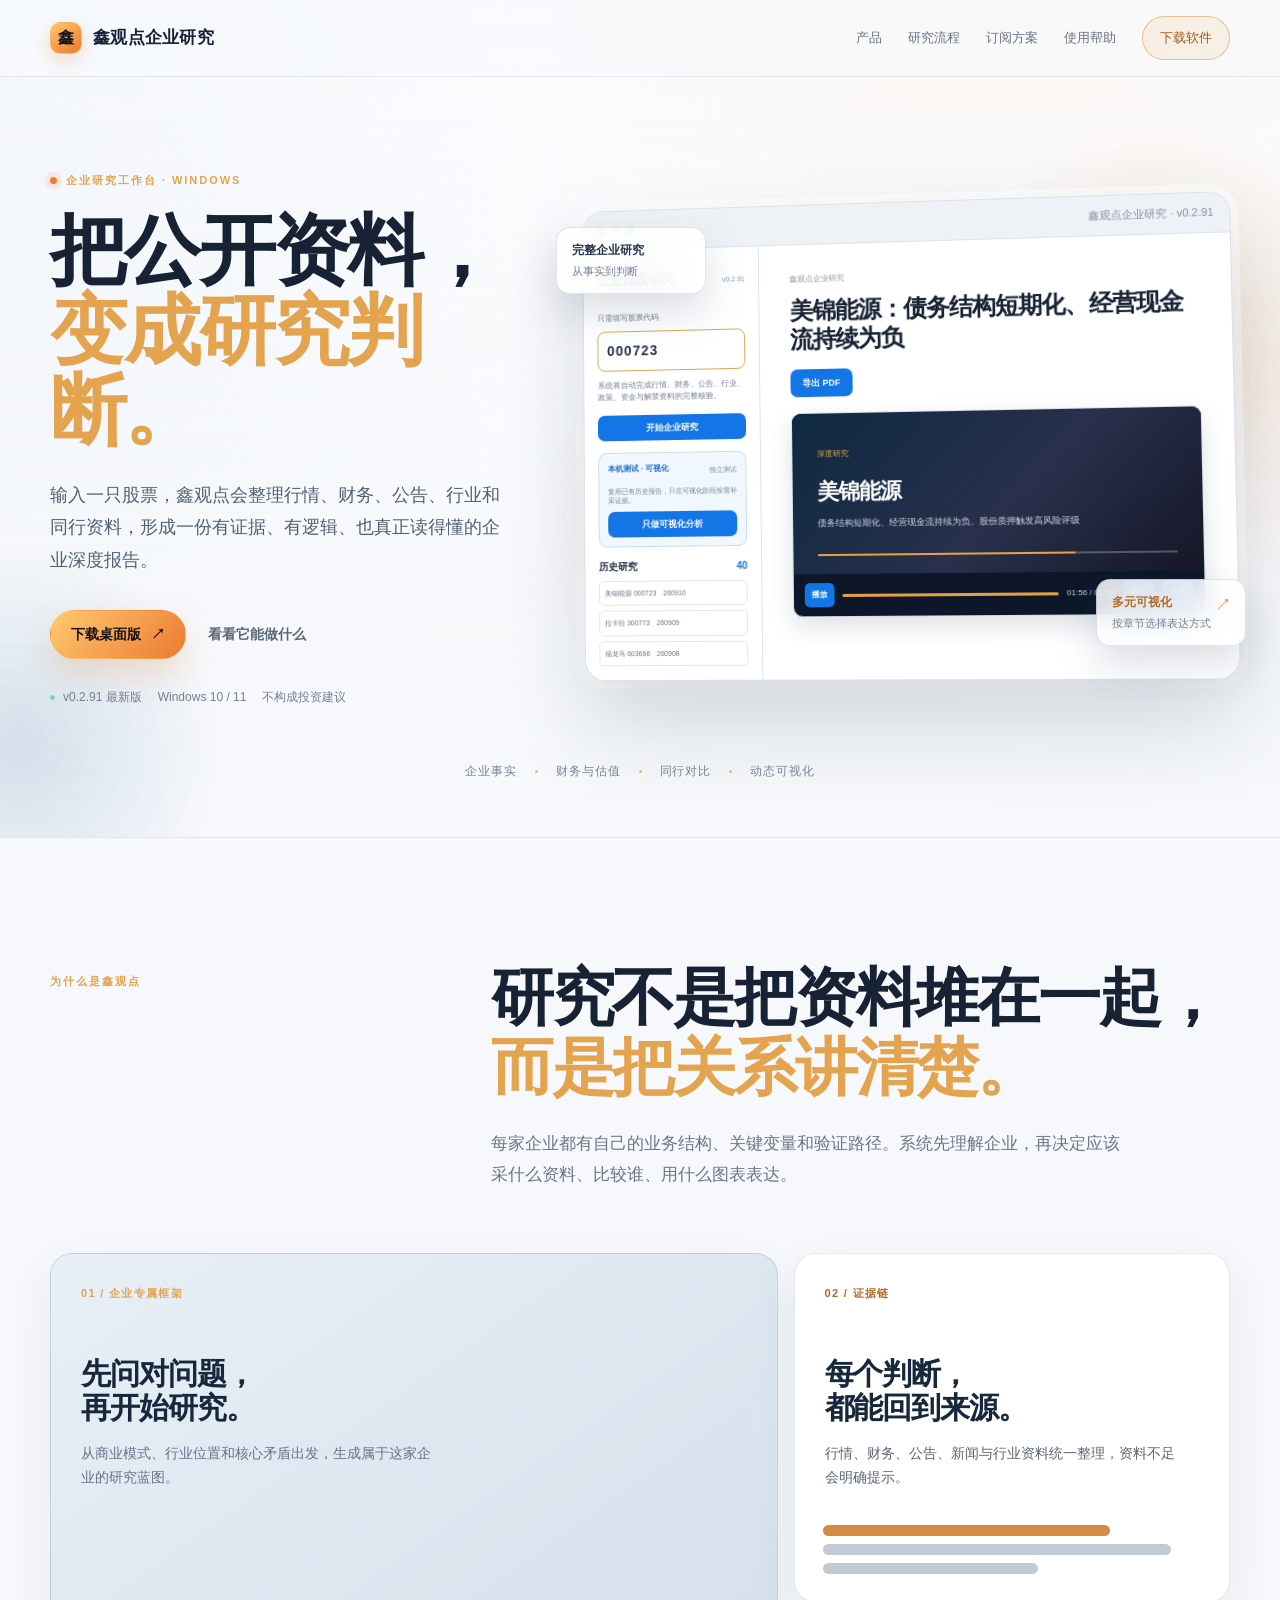
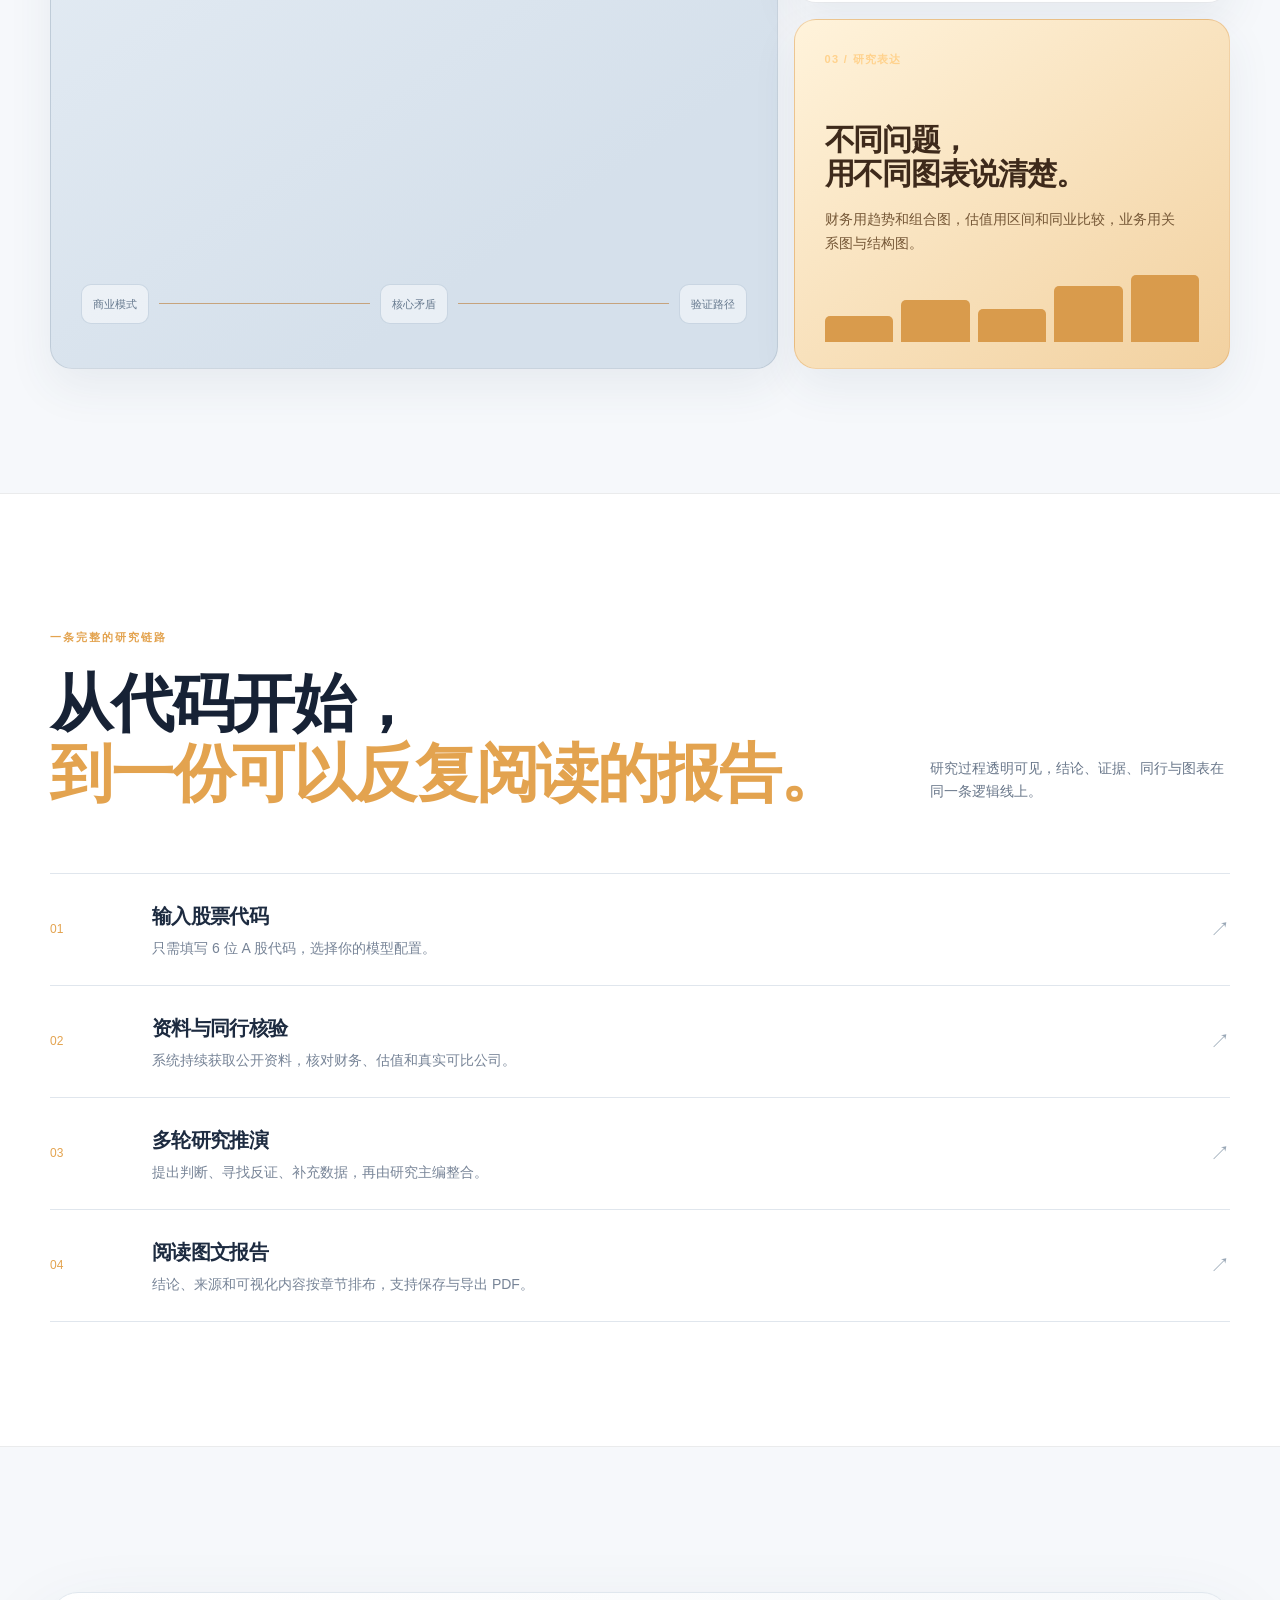
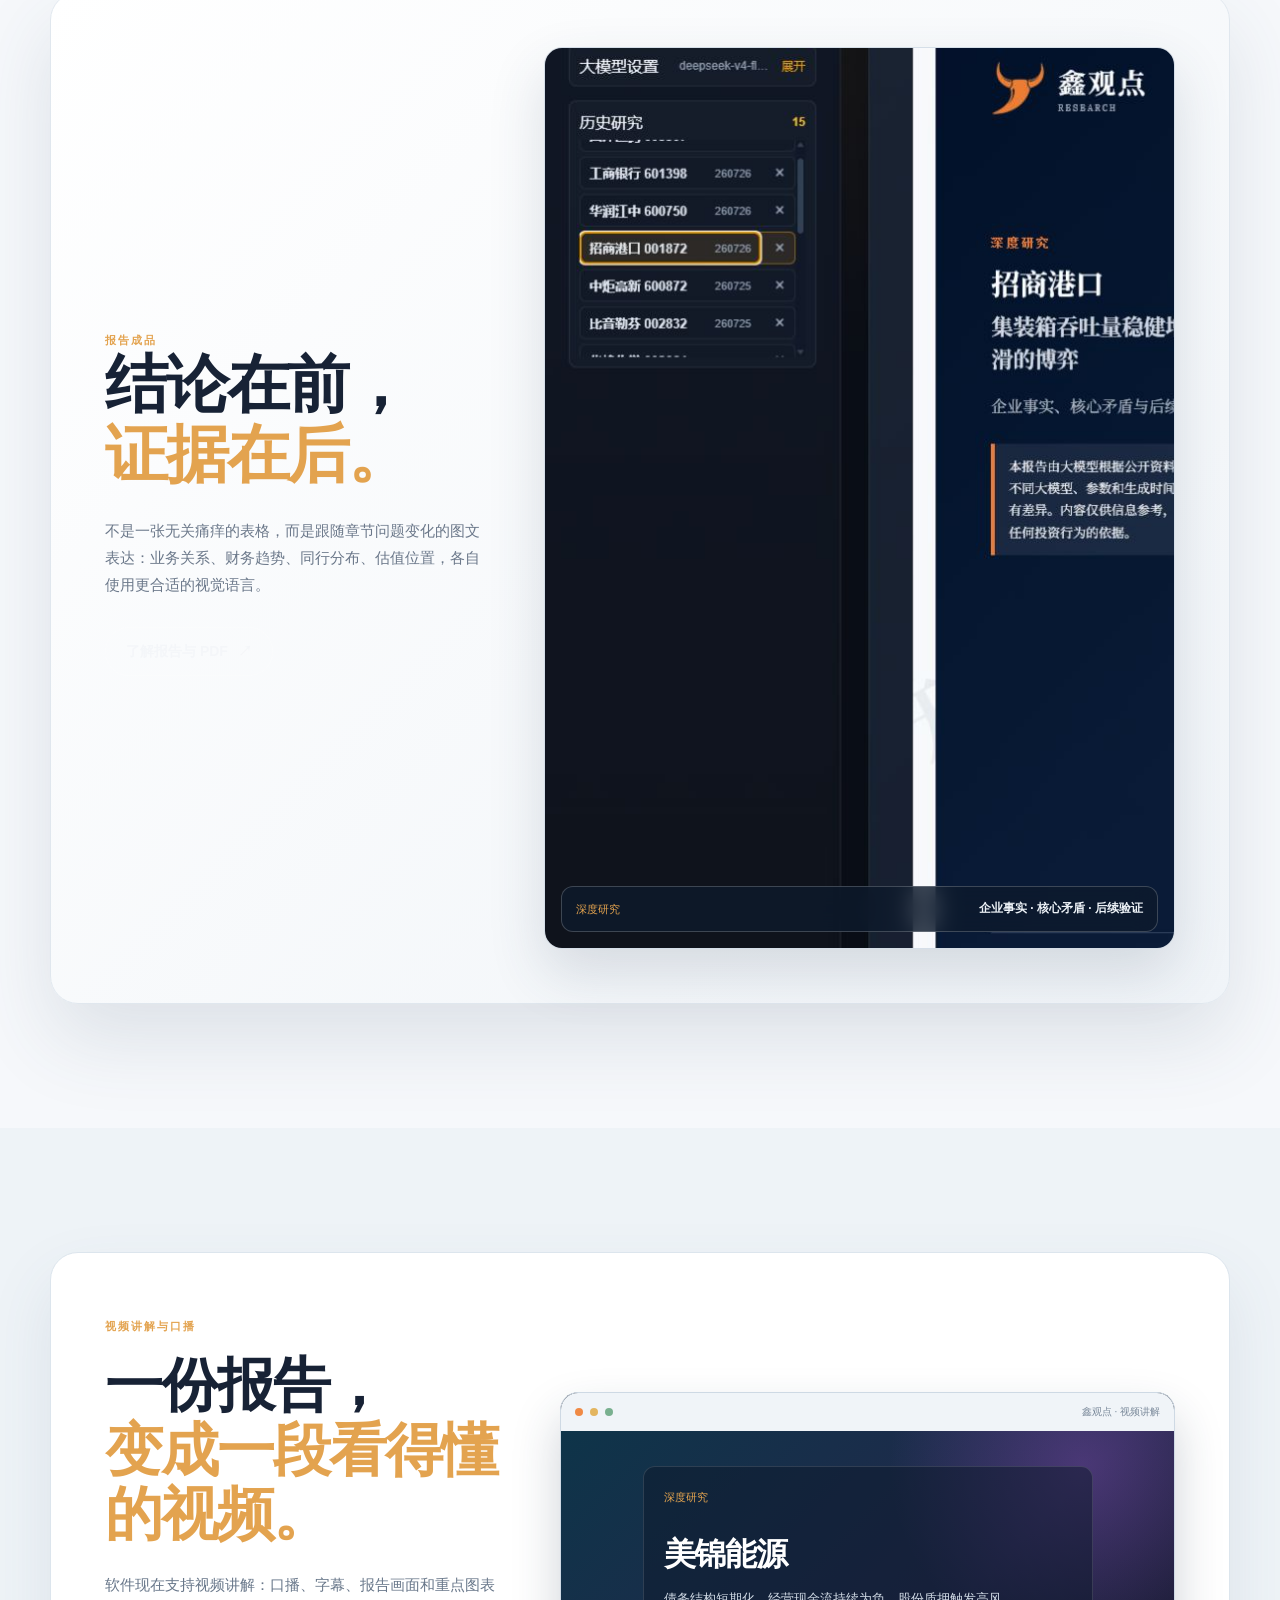
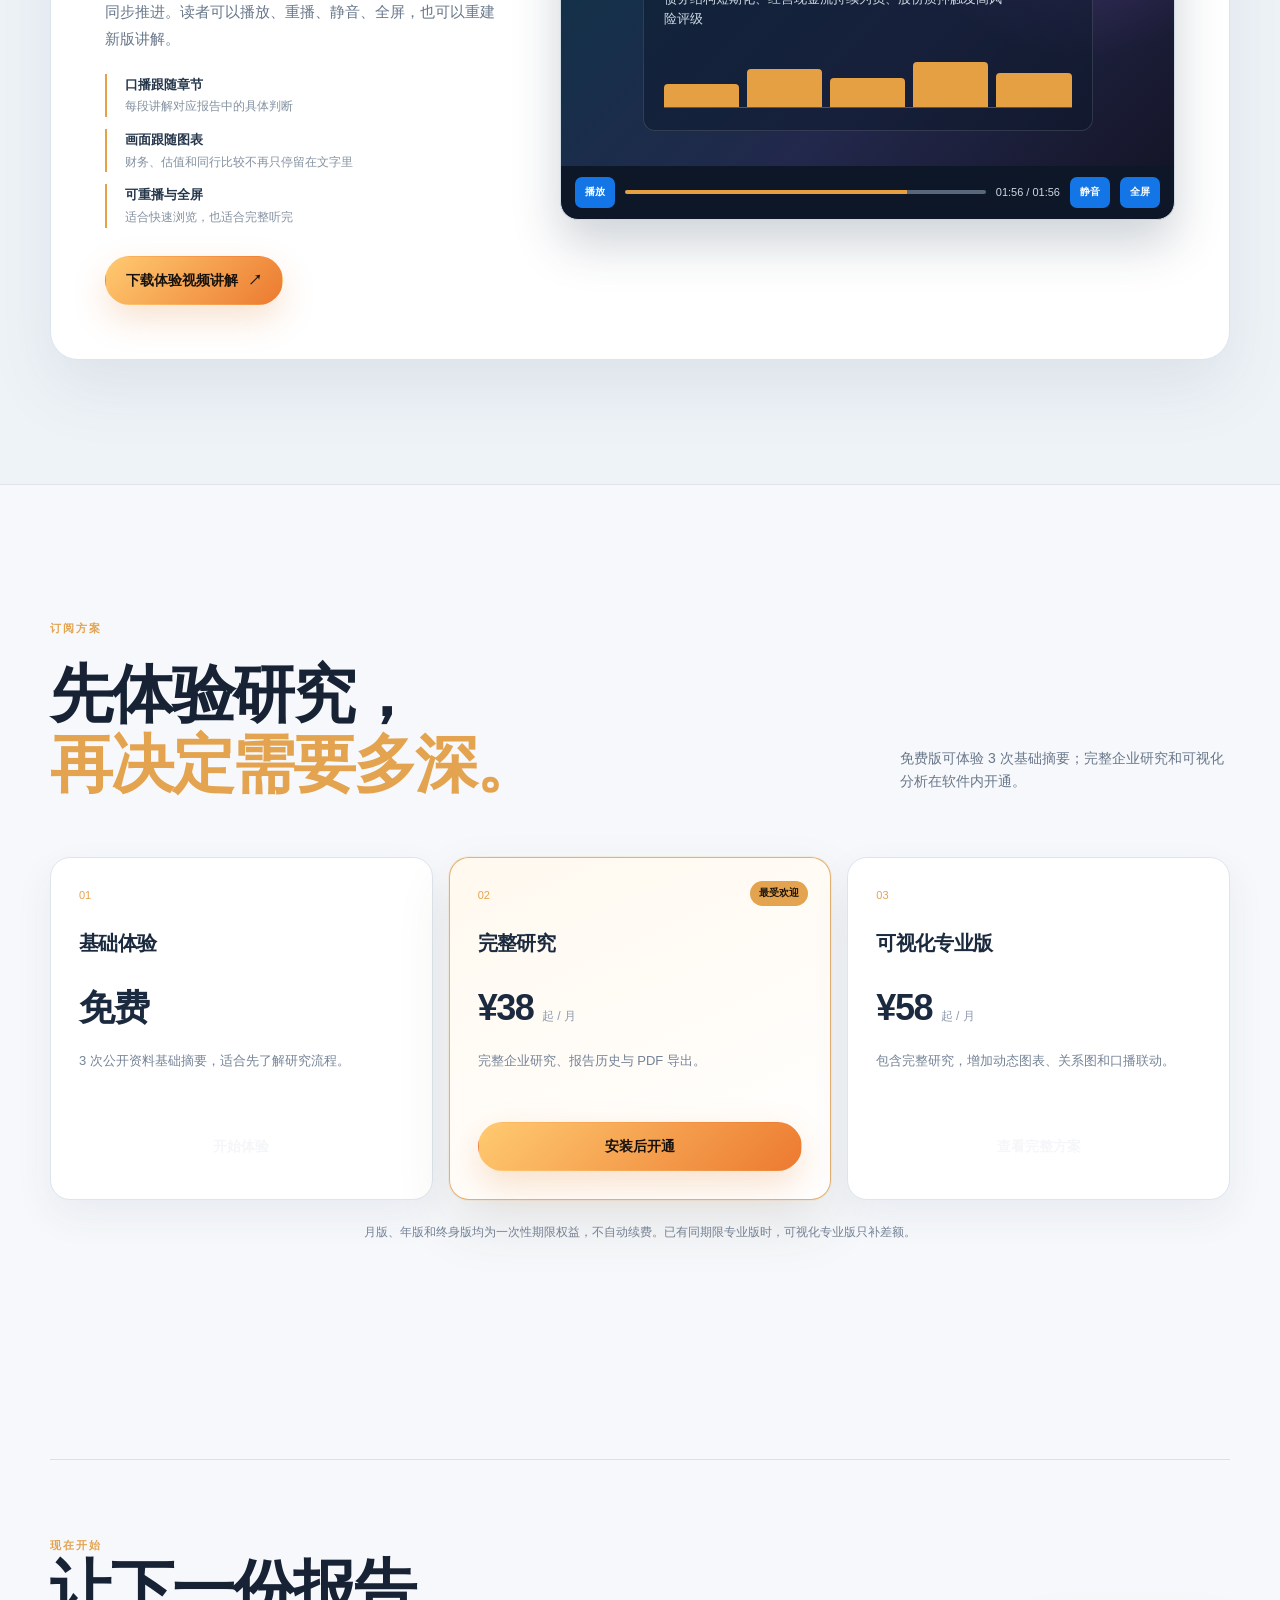
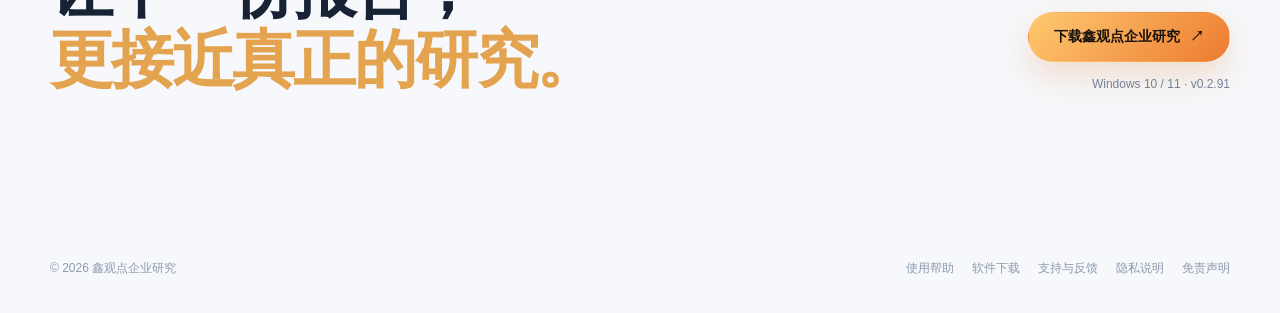
==== commit c9a7ccc0: "align homepage with light app and video features" ====
--- a/index.html
+++ b/index.html
@@ -27,9 +27,12 @@
           <div class="actions"><a class="button primary" href="download.html">下载桌面版 <span aria-hidden="true">↗</span></a><a class="button text-button" href="#product">看看它能做什么</a></div>
           <div class="hero-meta" aria-label="产品信息"><span><i class="meta-dot"></i>v0.2.91 最新版</span><span>Windows 10 / 11</span><span>不构成投资建议</span></div>
         </div>
-        <div class="hero-visual" aria-label="鑫观点企业研究软件界面预览">
+        <div class="hero-visual" aria-label="鑫观点企业研究浅色软件界面预览">
           <div class="visual-orbit orbit-one" aria-hidden="true"></div><div class="visual-orbit orbit-two" aria-hidden="true"></div>
-          <div class="app-window app-window-hero"><div class="window-bar"><span></span><span></span><span></span><small>鑫观点企业研究</small></div><img src="product-home.png" alt="鑫观点企业研究软件首页预览" width="1320" height="900"></div>
+          <div class="app-window app-window-hero"><div class="window-bar"><span></span><span></span><span></span><small>鑫观点企业研究 · v0.2.91</small></div><div class="light-app-preview">
+            <aside class="preview-sidebar"><strong>企业深度研究 <small>v0.2.91</small></strong><label>只需填写股票代码</label><div class="code-field">000723</div><p>系统将自动完成行情、财务、公告、行业、政策、资金与解禁资料的完整核验。</p><button>开始企业研究</button><div class="preview-mode"><b>本机测试 · 可视化</b><span>独立测试</span><small>复用已有历史报告，只在可视化阶段按需补采证据。</small><button>只做可视化分析</button></div><div class="preview-history"><b>历史研究 <span>40</span></b><i>美锦能源 000723　260910</i><i>拉卡拉 300773　260909</i><i>福龙马 603686　260908</i></div></aside>
+            <section class="preview-content"><div class="preview-kicker">鑫观点企业研究</div><h4>美锦能源：债务结构短期化、经营现金流持续为负</h4><button class="preview-export">导出 PDF</button><div class="preview-video"><div class="preview-video-screen"><span>深度研究</span><strong>美锦能源</strong><p>债务结构短期化、经营现金流持续为负、股份质押触发高风险评级</p><div class="preview-video-line"></div></div><div class="preview-video-controls"><b>播放</b><i></i><span>01:56 / 01:56</span><b>静音</b><b>全屏</b></div></div></section>
+          </div></div>
           <div class="float-card float-card-top"><strong>完整企业研究</strong><span>从事实到判断</span></div><div class="float-card float-card-bottom"><span class="float-spark">↗</span><strong>多元可视化</strong><span>按章节选择表达方式</span></div>
         </div>
       </div>
@@ -54,6 +57,8 @@
 
     <section class="section report-section"><div class="container report-panel"><div class="report-copy"><div class="section-kicker">报告成品</div><h2>结论在前，<br><span>证据在后。</span></h2><p>不是一张无关痛痒的表格，而是跟随章节问题变化的图文表达：业务关系、财务趋势、同行分布、估值位置，各自使用更合适的视觉语言。</p><a class="button secondary" href="help.html#report">了解报告与 PDF <span aria-hidden="true">↗</span></a></div><div class="report-preview-frame"><img src="report-preview.png" alt="鑫观点企业研究报告封面预览" width="1320" height="900" loading="lazy"><div class="preview-caption"><span>深度研究</span><strong>企业事实 · 核心矛盾 · 后续验证</strong></div></div></div></section>
 
+    <section class="section video-section"><div class="container video-panel"><div class="video-copy"><div class="section-kicker">视频讲解与口播</div><h2>一份报告，<br><span>变成一段看得懂的视频。</span></h2><p>软件现在支持视频讲解：口播、字幕、报告画面和重点图表同步推进。读者可以播放、重播、静音、全屏，也可以重建新版讲解。</p><ul class="video-points"><li><b>口播跟随章节</b><span>每段讲解对应报告中的具体判断</span></li><li><b>画面跟随图表</b><span>财务、估值和同行比较不再只停留在文字里</span></li><li><b>可重播与全屏</b><span>适合快速浏览，也适合完整听完</span></li></ul><a class="button primary" href="download.html">下载体验视频讲解 <span aria-hidden="true">↗</span></a></div><div class="video-demo" aria-label="视频讲解播放器预览"><div class="video-demo-bar"><span></span><span></span><span></span><small>鑫观点 · 视频讲解</small></div><div class="video-demo-screen"><div class="video-demo-slide"><span>深度研究</span><h3>美锦能源</h3><p>债务结构短期化、经营现金流持续为负、股份质押触发高风险评级</p><div class="video-chart"><i></i><i></i><i></i><i></i><i></i></div></div></div><div class="video-demo-controls"><b>播放</b><div><i></i></div><span>01:56 / 01:56</span><b>静音</b><b>全屏</b></div></div></div></section>
+
     <section class="section pricing-section" id="pricing"><div class="container"><div class="section-kicker">订阅方案</div><div class="pricing-heading"><h2>先体验研究，<br><span>再决定需要多深。</span></h2><p>免费版可体验 3 次基础摘要；完整企业研究和可视化分析在软件内开通。</p></div><div class="price-grid price-grid-home">
       <article class="price price-simple"><span class="price-index">01</span><h3>基础体验</h3><div class="price-value">免费</div><p>3 次公开资料基础摘要，适合先了解研究流程。</p><a class="button secondary" href="download.html">开始体验</a></article>
       <article class="price price-simple recommended"><span class="price-tag">最受欢迎</span><span class="price-index">02</span><h3>完整研究</h3><div class="price-value">¥38 <small>起 / 月</small></div><p>完整企业研究、报告历史与 PDF 导出。</p><a class="button primary" href="download.html">安装后开通</a></article>
--- a/styles.css
+++ b/styles.css
@@ -105,3 +105,20 @@
 @media (prefers-reduced-motion: reduce) {
   html { scroll-behavior: auto; }.button, .app-window-hero, .workflow-item, .workflow-arrow, .nav-links a { transition: none; }.button:hover, .app-window-hero:hover, .workflow-item:hover .workflow-arrow { transform: none; }
 }
+
+/* Light product refresh: match the current white desktop application shell. */
+.home-page { color: #172235; background: #f6f8fb; }
+.home-page::before { background: radial-gradient(circle at 78% -12%, rgba(238, 170, 83, .18), transparent 32rem), radial-gradient(circle at 0% 28%, rgba(112, 160, 202, .15), transparent 36rem); }
+.home-page .site-header { border-bottom-color: rgba(23,34,53,.09); background: rgba(250,252,254,.78); }
+.home-page .brand { color: #162238; }.home-page .nav-links { color: #677487; }.home-page .nav-links a:hover { color: #142239; }.home-page .nav-cta { color: #9a5d1e !important; background: rgba(227,163,79,.11); }
+.home-page .hero-premium { background: linear-gradient(180deg, rgba(255,255,255,.58), rgba(246,248,251,.82)); }.home-page .hero-lead { color: #526176; }.home-page .hero-meta { color: #718096; }.home-page .text-button { color: #5b6879; }.home-page .text-button:hover { color: #172235; }
+.home-page .app-window { border-color: rgba(29,48,73,.15); background: #fff; box-shadow: 0 42px 90px rgba(55,74,99,.2), 0 0 0 8px rgba(255,255,255,.6); }.home-page .app-window-hero:hover { box-shadow: 0 48px 110px rgba(55,74,99,.25), 0 0 0 8px rgba(255,255,255,.7); }.home-page .window-bar { border-bottom-color: #dbe3ec; background: #eef2f6; }.home-page .window-bar span { background: #b6c0cc; }.home-page .window-bar span:first-child { background: #f08a45; }.home-page .window-bar span:nth-child(2) { background: #e3b55f; }.home-page .window-bar span:nth-child(3) { background: #79b08f; }.home-page .window-bar small { color: #8290a1; }
+.light-app-preview { min-height: 350px; display: grid; grid-template-columns: 182px 1fr; color: #1e2b3e; background: #f4f7fa; }.preview-sidebar { padding: 19px 14px 14px; border-right: 1px solid #dce4ec; background: #fff; font-size: 8px; }.preview-sidebar > strong { display: flex; align-items: baseline; justify-content: space-between; font-size: 14px; letter-spacing: -.04em; }.preview-sidebar > strong small { color: #8995a5; font-size: 7px; font-weight: 500; letter-spacing: 0; }.preview-sidebar label { display: block; margin-top: 21px; color: #6b7889; font-size: 8px; }.code-field { margin-top: 7px; padding: 8px 9px; border: 1px solid #d9a64f; border-radius: 8px; color: #243349; background: #fff; font-size: 14px; font-weight: 750; letter-spacing: .08em; }.preview-sidebar p { margin: 9px 0 12px; color: #6e7b8a; font-size: 8px; line-height: 1.5; }.preview-sidebar button { width: 100%; min-height: 26px; padding: 4px 5px; border: 0; border-radius: 7px; color: #fff; background: #1476e6; font-size: 9px; font-weight: 700; }.preview-mode { margin-top: 12px; padding: 9px; border: 1px solid #cbdced; border-radius: 9px; background: #f1f7ff; }.preview-mode b { display: block; color: #176bc7; font-size: 8px; }.preview-mode span { position: relative; top: -11px; float: right; color: #7d8b9d; font-size: 7px; }.preview-mode small { display: block; clear: both; margin: 1px 0 7px; color: #6f7f91; line-height: 1.35; }.preview-mode button { background: #1476e6; }.preview-history { display: grid; gap: 5px; margin-top: 12px; }.preview-history b { display: flex; justify-content: space-between; font-size: 10px; }.preview-history b span { color: #1476e6; }.preview-history i { overflow: hidden; padding: 6px 5px; border: 1px solid #e1e7ed; border-radius: 5px; color: #667386; font-size: 7px; font-style: normal; white-space: nowrap; }.preview-content { min-width: 0; padding: 28px 31px; background: #fff; }.preview-kicker { color: #8997a7; font-size: 8px; }.preview-content h4 { max-width: 480px; margin: 11px 0 14px; color: #172235; font-size: clamp(16px, 2.1vw, 24px); line-height: 1.22; letter-spacing: -.04em; }.preview-export { min-height: 28px; padding: 6px 12px; border: 0; border-radius: 7px; color: #fff; background: #1476e6; font-size: 9px; font-weight: 750; }.preview-video { overflow: hidden; margin-top: 16px; border: 1px solid #d9e0e8; border-radius: 10px; background: #0d1729; box-shadow: 0 10px 24px rgba(26,47,73,.14); }.preview-video-screen { min-height: 130px; padding: 25px 25px 18px; color: #fff; background: linear-gradient(135deg, #0d2940, #29304c 55%, #161727); }.preview-video-screen span { color: #e4a44f; font-size: 8px; }.preview-video-screen strong { display: block; margin-top: 9px; font-size: 22px; letter-spacing: -.04em; }.preview-video-screen p { max-width: 360px; margin: 7px 0 0; color: #d2dae4; font-size: 9px; line-height: 1.5; }.preview-video-line { height: 2px; margin-top: 24px; background: linear-gradient(90deg, #e6a343 72%, rgba(255,255,255,.25) 72%); }.preview-video-controls { display: flex; align-items: center; gap: 8px; padding: 9px 11px; color: #c7d2df; font-size: 8px; }.preview-video-controls b { padding: 5px 7px; border-radius: 5px; color: #fff; background: #1176e6; font-size: 8px; }.preview-video-controls i { flex: 1; height: 3px; border-radius: 99px; background: #e7a044; }.home-page .float-card { border-color: rgba(30,49,76,.13); color: #26354a; background: rgba(255,255,255,.84); box-shadow: 0 18px 42px rgba(49,72,99,.18); }.home-page .float-card span { color: #738196; }.home-page .float-card-bottom strong { color: #b36a25; }.home-page .signal-row { color: #768397; }
+.home-page .section { border-color: rgba(23,34,53,.09); }.home-page .statement-section, .home-page .workflow-section, .home-page .pricing-section { background: transparent; }.home-page .section-intro, .home-page .workflow-heading p, .home-page .pricing-heading p { color: #69778a; }.home-page .bento-card { border-color: rgba(29,48,73,.12); box-shadow: 0 18px 45px rgba(50,74,101,.08); }.home-page .bento-dark { color: #17283d; background: linear-gradient(145deg, #e8eff6, #d5e0eb 75%); }.home-page .bento-dark p { color: #647488; }.home-page .bento-light { color: #17283d; border-color: rgba(29,48,73,.11); background: #fff; }.home-page .bento-accent { color: #3e2a1b; border-color: rgba(207,132,49,.3); background: linear-gradient(145deg, #fff3db, #f2d1a0); }.home-page .bento-accent p { color: #755736; }.home-page .framework-lines { color: #66798e; }.home-page .framework-lines span { border-color: rgba(70,111,148,.2); background: rgba(255,255,255,.48); }.home-page .framework-lines i { background: rgba(187,113,36,.55); }.home-page .evidence-stack span { background: #c0cbd6; }.home-page .evidence-stack span:nth-child(1) { background: #d68b45; }.home-page .mini-bars i { background: #d99b4c; }
+.home-page .workflow-section { background: #fff; }.home-page .workflow-list, .home-page .workflow-item { border-color: #e0e6ed; }.home-page .workflow-item:hover { background: #f5f8fb; }.home-page .workflow-item h3 { color: #1d2b40; }.home-page .workflow-item p { color: #778497; }.home-page .workflow-arrow { color: #9aa8b7; }.home-page .workflow-item:hover .workflow-arrow { color: #c47a27; }
+.home-page .report-panel { border-color: #e0e7ee; background: linear-gradient(135deg, #fff, #f0f4f8); box-shadow: 0 35px 80px rgba(54,77,104,.13); }.home-page .report-copy p { color: #6b788a; }.home-page .report-preview-frame { border-color: #d5dee8; box-shadow: 0 24px 56px rgba(49,70,94,.16); }.home-page .preview-caption { color: #edf2f7; background: rgba(13,26,44,.78); }
+.video-section { background: #eef3f7; }.video-panel { display: grid; grid-template-columns: .78fr 1.22fr; gap: 62px; align-items: center; padding: 54px; border: 1px solid #dce5ed; border-radius: 28px; background: #fff; box-shadow: 0 28px 65px rgba(65,89,115,.1); }.video-copy h2 { margin: 18px 0 0; font-size: clamp(36px, 4.5vw, 58px); line-height: 1.12; }.video-copy > p { max-width: 430px; margin: 24px 0 22px; color: #68778a; font-size: 15px; line-height: 1.8; }.video-points { display: grid; gap: 12px; padding: 0; margin: 0 0 28px; list-style: none; }.video-points li { display: grid; gap: 2px; padding-left: 18px; border-left: 2px solid #e5a048; }.video-points b { color: #25364b; font-size: 13px; }.video-points span { color: #8491a0; font-size: 12px; }.video-demo { overflow: hidden; border: 1px solid #ced9e4; border-radius: 18px; background: #0d1727; box-shadow: 0 24px 48px rgba(36,55,78,.22); }.video-demo-bar { height: 38px; display: flex; align-items: center; gap: 7px; padding: 0 14px; background: #f0f4f8; }.video-demo-bar span { width: 8px; height: 8px; border-radius: 50%; background: #aeb9c6; }.video-demo-bar span:first-child { background: #f08a45; }.video-demo-bar span:nth-child(2) { background: #e3b55f; }.video-demo-bar span:nth-child(3) { background: #79b08f; }.video-demo-bar small { margin-left: auto; color: #7a899a; font-size: 10px; }.video-demo-screen { min-height: 315px; display: grid; place-items: center; padding: 35px; background: radial-gradient(circle at 85% 10%, rgba(178,95,227,.28), transparent 32%), linear-gradient(135deg, #0e3449, #22284b 60%, #151528); }.video-demo-slide { width: min(100%, 450px); padding: 16px 20px 22px; border: 1px solid rgba(255,255,255,.13); border-radius: 12px; background: rgba(13,24,42,.5); }.video-demo-slide > span { color: #e4a44f; font-size: 11px; }.video-demo-slide h3 { margin: 18px 0 8px; color: #fff; font-size: 32px; }.video-demo-slide p { max-width: 340px; margin: 0; color: #d0dae5; font-size: 13px; line-height: 1.6; }.video-chart { display: flex; align-items: end; gap: 8px; height: 52px; margin-top: 26px; border-bottom: 1px solid rgba(255,255,255,.25); }.video-chart i { flex: 1; border-radius: 4px 4px 0 0; background: #e6a044; }.video-chart i:nth-child(1) { height: 46%; }.video-chart i:nth-child(2) { height: 74%; }.video-chart i:nth-child(3) { height: 57%; }.video-chart i:nth-child(4) { height: 89%; }.video-chart i:nth-child(5) { height: 67%; }.video-demo-controls { display: flex; align-items: center; gap: 10px; padding: 11px 14px; color: #ced7e1; font-size: 11px; }.video-demo-controls b { padding: 7px 10px; border-radius: 7px; color: #fff; background: #1476e6; font-size: 10px; }.video-demo-controls div { flex: 1; height: 4px; border-radius: 99px; background: linear-gradient(90deg, #e6a044 78%, #59677a 78%); }
+.home-page .price { border-color: #dce4ec; background: #fff; box-shadow: 0 15px 38px rgba(53,76,100,.07); }.home-page .price h3, .home-page .price-value { color: #1b2a3e; }.home-page .price p, .home-page .price-note { color: #758397; }.home-page .price.recommended { border-color: rgba(213,143,57,.68); background: linear-gradient(155deg, #fff9ef, #fff); box-shadow: 0 0 0 1px rgba(227,163,79,.12), 0 25px 55px rgba(92,73,45,.1); }.home-page .final-cta { border-top-color: #d9e2eb; }.home-page .final-cta-actions p { color: #748296; }
+
+@media (max-width: 960px) { .video-panel { grid-template-columns: 1fr; gap: 34px; } }
+@media (max-width: 620px) { .light-app-preview { grid-template-columns: 132px 1fr; min-height: 250px; }.preview-sidebar { padding: 12px 9px 9px; }.preview-sidebar > strong { font-size: 10px; }.preview-sidebar label { margin-top: 13px; font-size: 7px; }.code-field { font-size: 11px; }.preview-sidebar p { font-size: 6px; }.preview-mode { padding: 6px; }.preview-mode b, .preview-mode small { font-size: 6px; }.preview-history { display: none; }.preview-content { padding: 17px 14px; }.preview-content h4 { font-size: 13px; }.preview-video-screen { min-height: 92px; padding: 13px; }.preview-video-screen strong { font-size: 16px; }.preview-video-screen p { font-size: 7px; }.preview-video-controls { gap: 4px; padding: 6px; font-size: 6px; }.preview-video-controls b { padding: 4px 5px; font-size: 6px; }.video-panel { padding: 24px; border-radius: 20px; }.video-demo-screen { min-height: 220px; padding: 20px; }.video-demo-slide h3 { font-size: 25px; }.video-demo-slide p { font-size: 11px; }.video-demo-controls { gap: 5px; padding: 8px; font-size: 8px; }.video-demo-controls b { padding: 5px 6px; font-size: 8px; } }
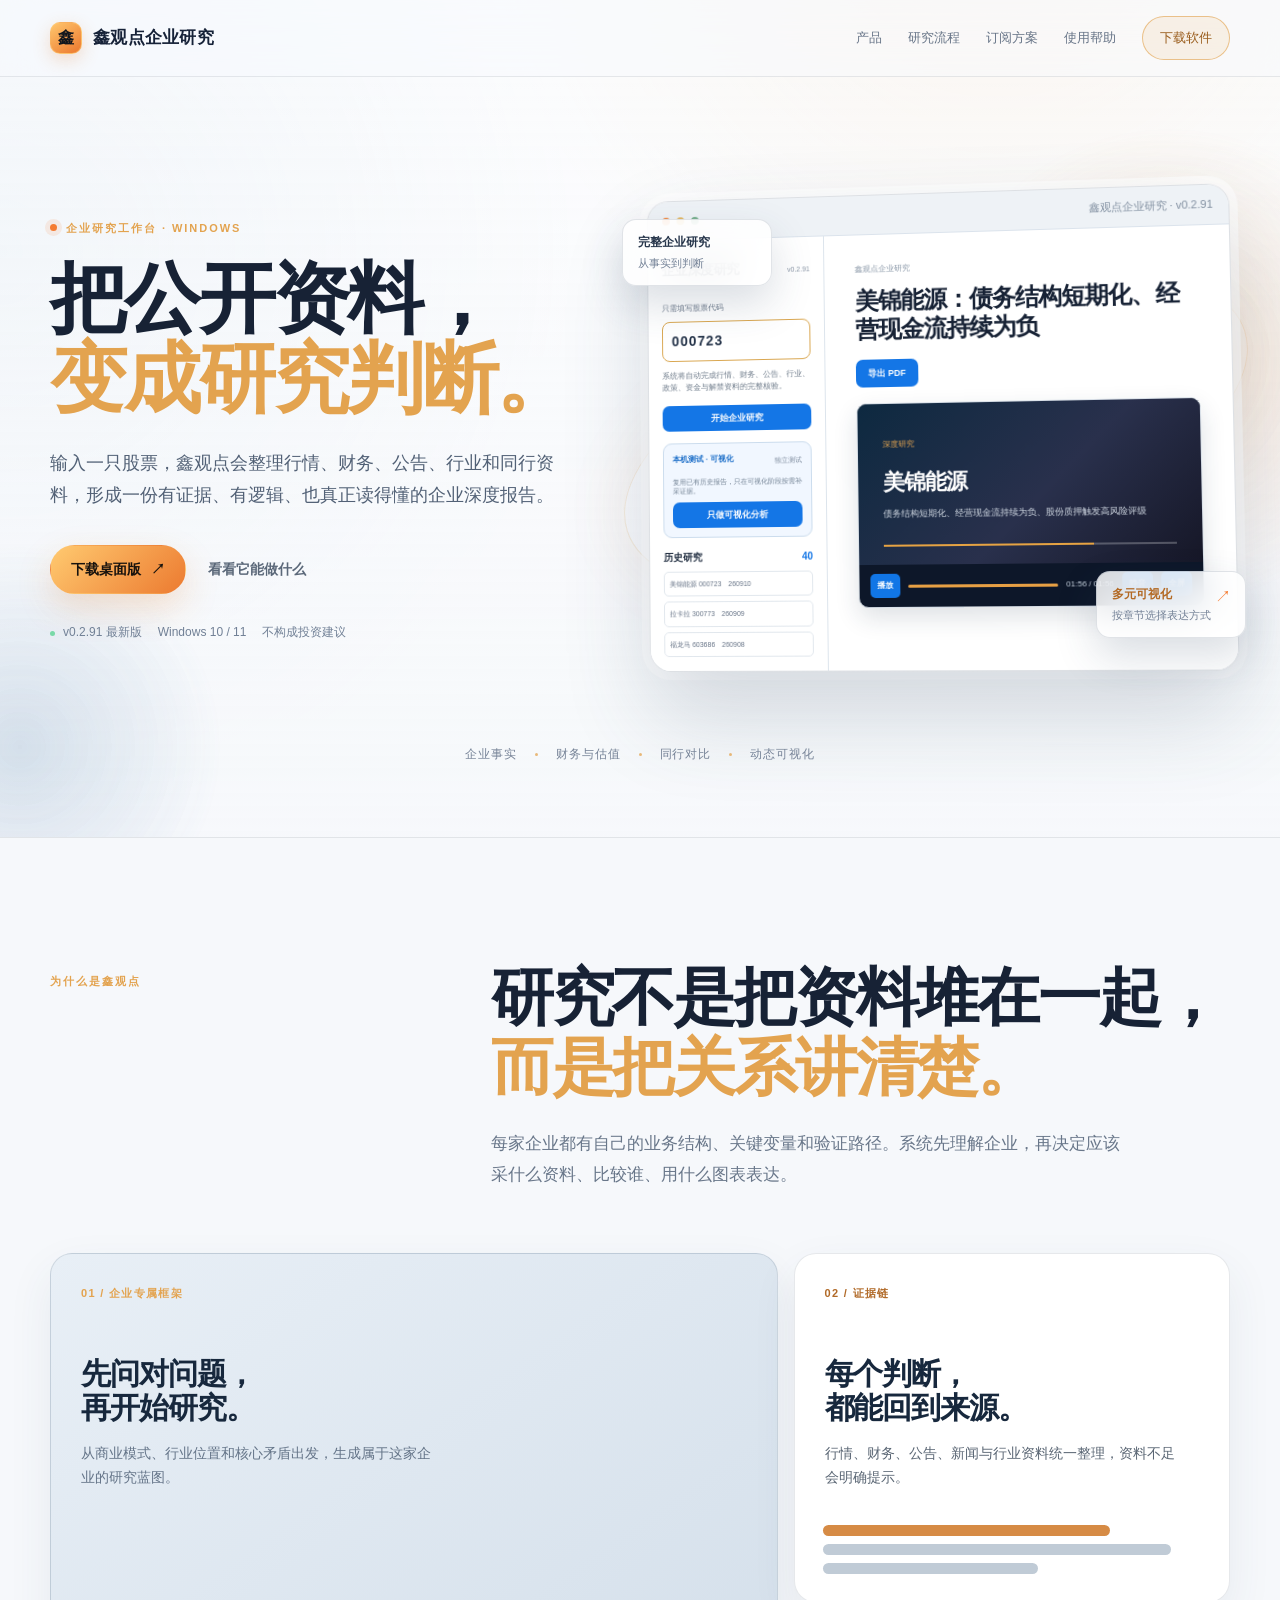
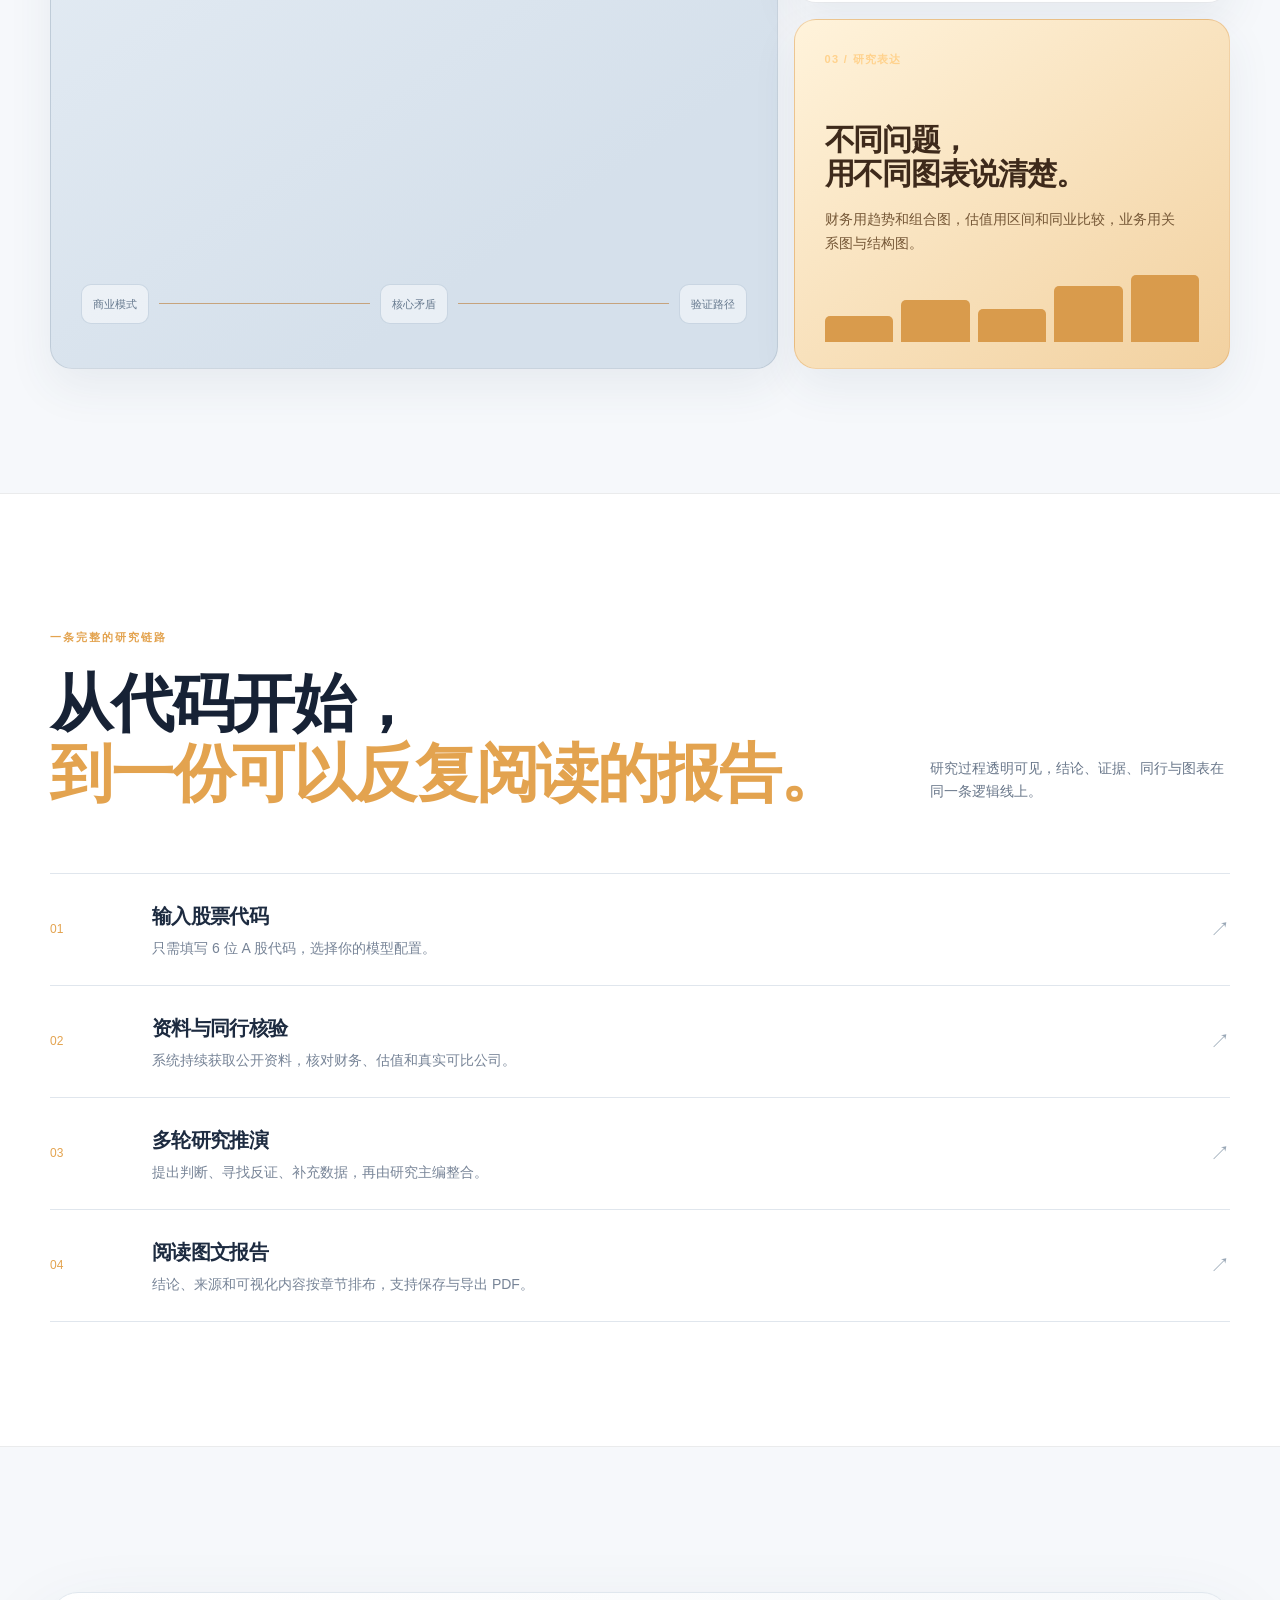
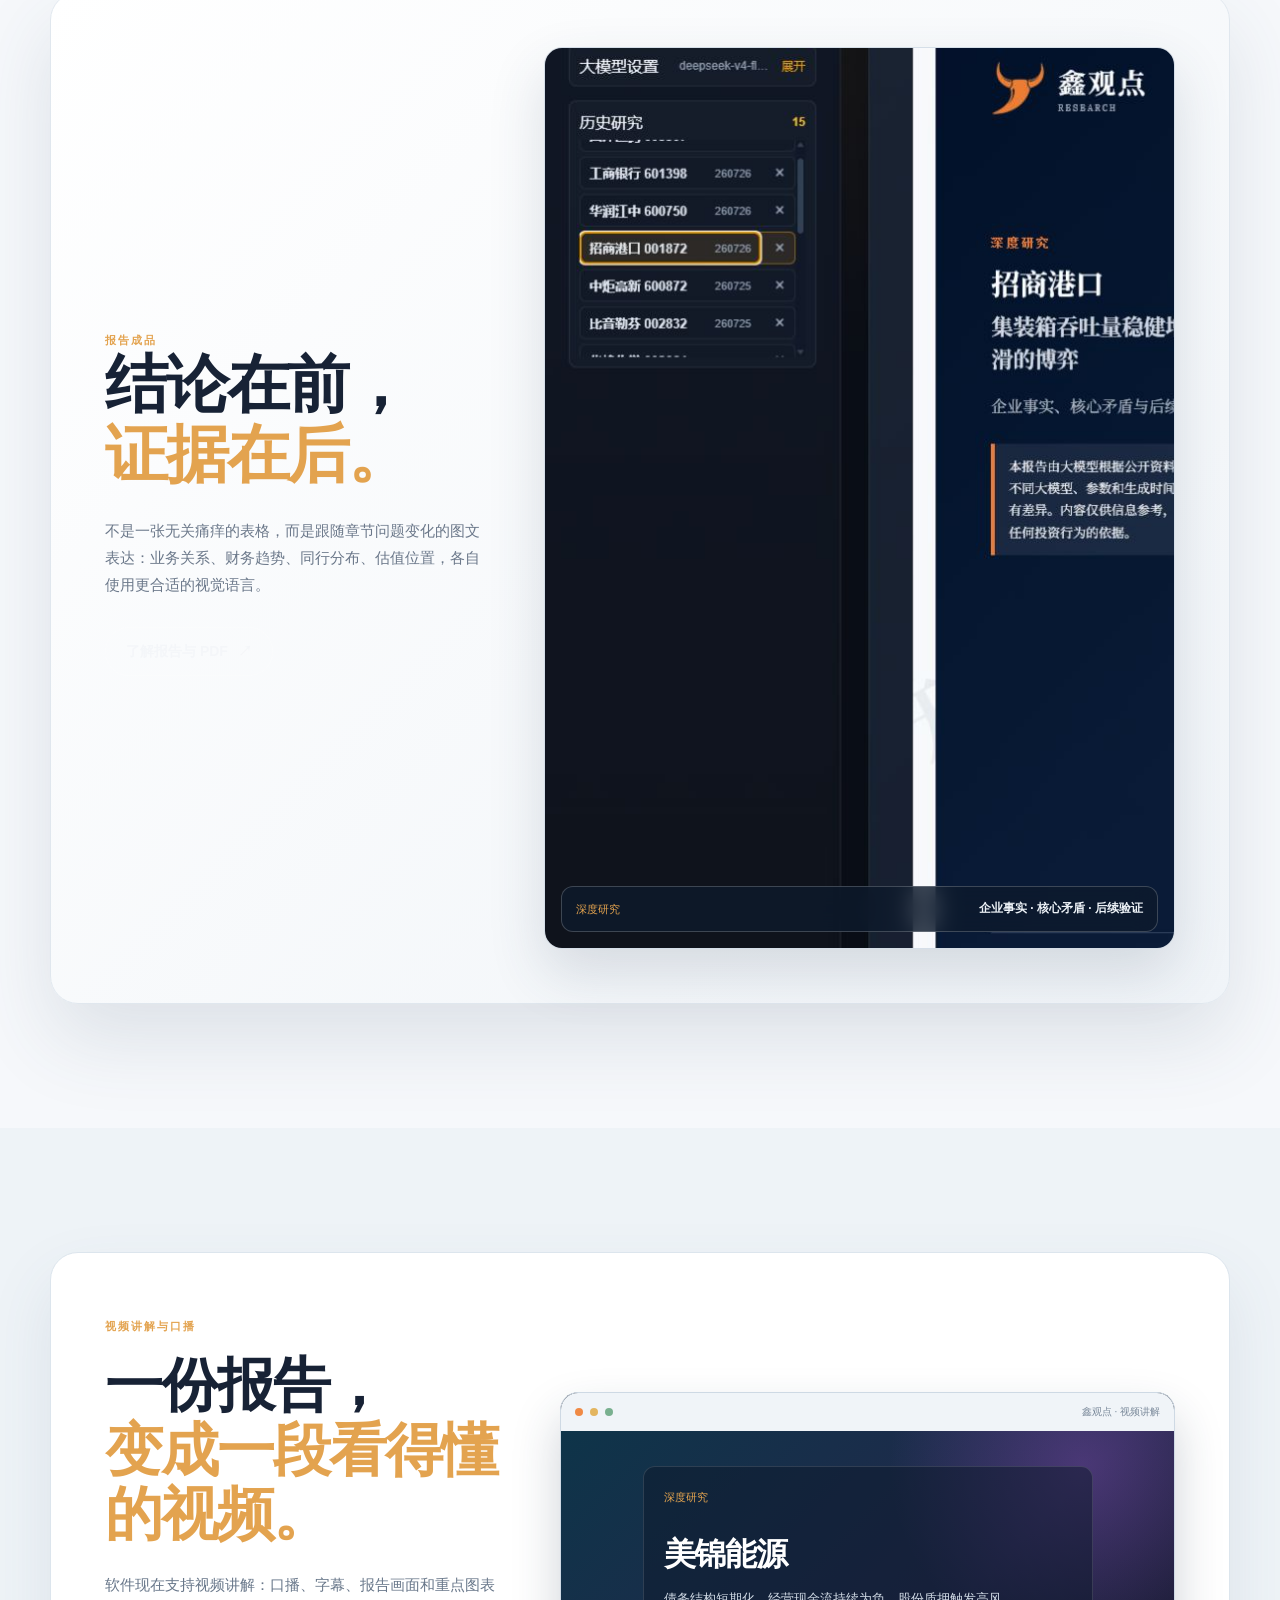
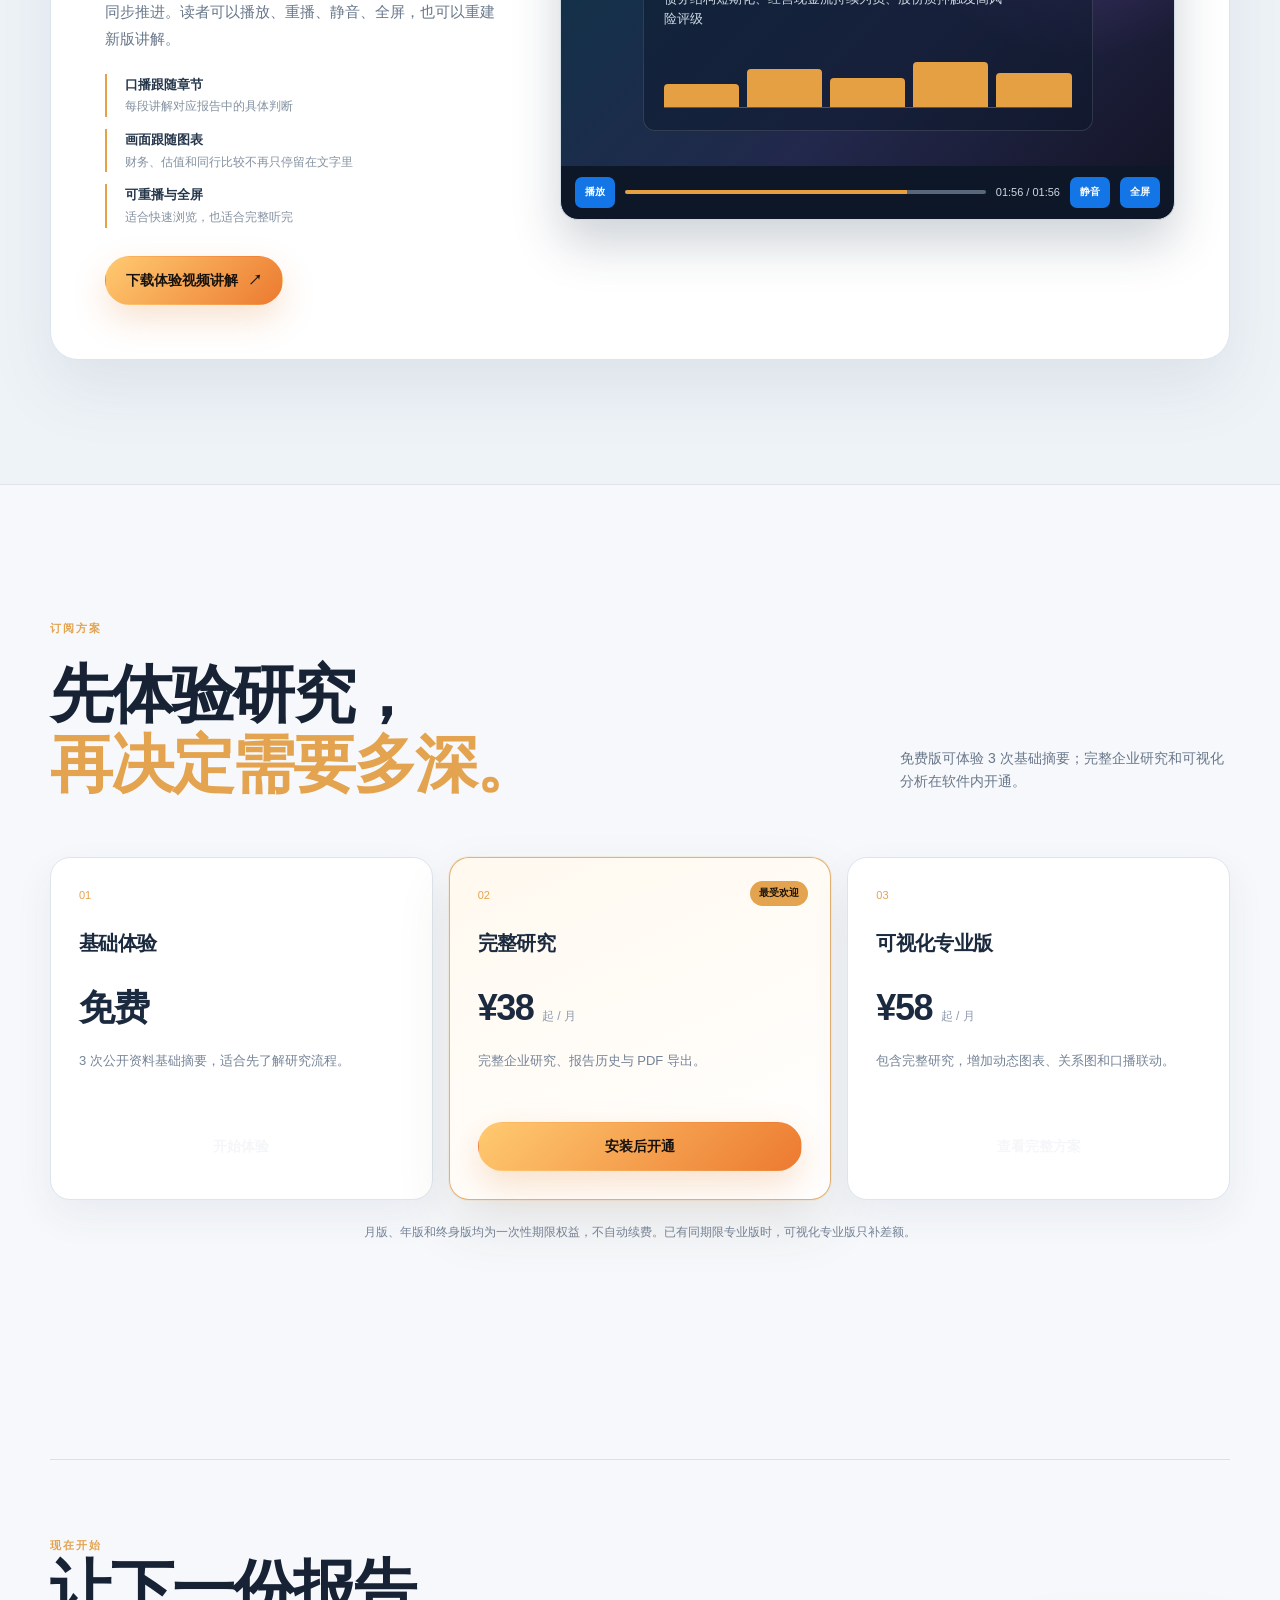
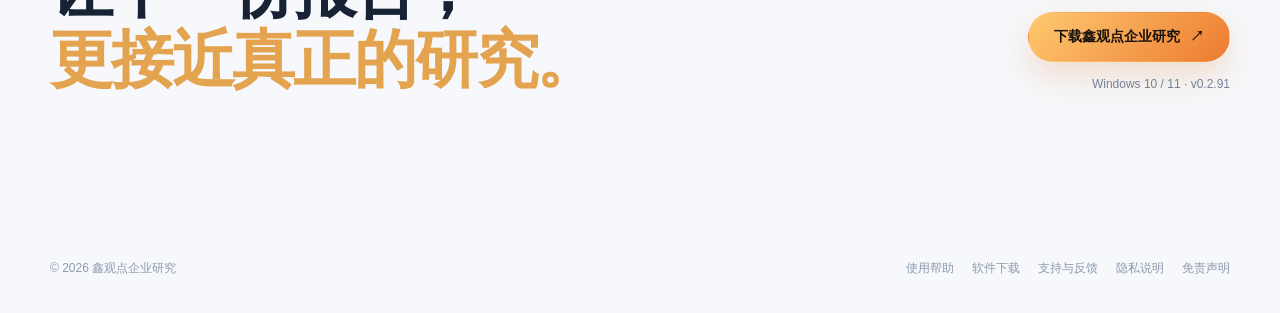
==== commit 105a2685: "fix homepage headline wrapping and mobile typography" ====
--- a/index.html
+++ b/index.html
@@ -22,7 +22,7 @@
       <div class="container hero-grid">
         <div class="hero-copy">
           <p class="eyebrow"><span class="eyebrow-dot"></span>企业研究工作台 · Windows</p>
-          <h1>把公开资料，<br><em>变成研究判断。</em></h1>
+          <h1><span class="hero-title-line">把公开资料，</span><em class="hero-title-line">变成研究判断。</em></h1>
           <p class="hero-lead">输入一只股票，鑫观点会整理行情、财务、公告、行业和同行资料，形成一份有证据、有逻辑、也真正读得懂的企业深度报告。</p>
           <div class="actions"><a class="button primary" href="download.html">下载桌面版 <span aria-hidden="true">↗</span></a><a class="button text-button" href="#product">看看它能做什么</a></div>
           <div class="hero-meta" aria-label="产品信息"><span><i class="meta-dot"></i>v0.2.91 最新版</span><span>Windows 10 / 11</span><span>不构成投资建议</span></div>
@@ -40,7 +40,7 @@
     </section>
 
     <section class="section statement-section" id="product">
-      <div class="container statement-grid"><div class="section-kicker">为什么是鑫观点</div><div><h2>研究不是把资料堆在一起，<br><span>而是把关系讲清楚。</span></h2><p class="section-intro">每家企业都有自己的业务结构、关键变量和验证路径。系统先理解企业，再决定应该采什么资料、比较谁、用什么图表表达。</p></div></div>
+      <div class="container statement-grid"><div class="section-kicker">为什么是鑫观点</div><div><h2><span class="statement-title-desktop">研究不是把资料堆在一起，</span><span class="statement-title-mobile">研究不是把资料<br>堆在一起，</span><br><span>而是把关系讲清楚。</span></h2><p class="section-intro">每家企业都有自己的业务结构、关键变量和验证路径。系统先理解企业，再决定应该采什么资料、比较谁、用什么图表表达。</p></div></div>
       <div class="container bento-grid">
         <article class="bento-card bento-wide bento-dark"><div class="bento-label">01 / 企业专属框架</div><h3>先问对问题，<br>再开始研究。</h3><p>从商业模式、行业位置和核心矛盾出发，生成属于这家企业的研究蓝图。</p><div class="framework-lines" aria-hidden="true"><span>商业模式</span><i></i><span>核心矛盾</span><i></i><span>验证路径</span></div></article>
         <article class="bento-card bento-light"><div class="bento-label">02 / 证据链</div><h3>每个判断，<br>都能回到来源。</h3><p>行情、财务、公告、新闻与行业资料统一整理，资料不足会明确提示。</p><div class="evidence-stack" aria-hidden="true"><span></span><span></span><span></span></div></article>
--- a/styles.css
+++ b/styles.css
@@ -119,6 +119,20 @@
 .home-page .report-panel { border-color: #e0e7ee; background: linear-gradient(135deg, #fff, #f0f4f8); box-shadow: 0 35px 80px rgba(54,77,104,.13); }.home-page .report-copy p { color: #6b788a; }.home-page .report-preview-frame { border-color: #d5dee8; box-shadow: 0 24px 56px rgba(49,70,94,.16); }.home-page .preview-caption { color: #edf2f7; background: rgba(13,26,44,.78); }
 .video-section { background: #eef3f7; }.video-panel { display: grid; grid-template-columns: .78fr 1.22fr; gap: 62px; align-items: center; padding: 54px; border: 1px solid #dce5ed; border-radius: 28px; background: #fff; box-shadow: 0 28px 65px rgba(65,89,115,.1); }.video-copy h2 { margin: 18px 0 0; font-size: clamp(36px, 4.5vw, 58px); line-height: 1.12; }.video-copy > p { max-width: 430px; margin: 24px 0 22px; color: #68778a; font-size: 15px; line-height: 1.8; }.video-points { display: grid; gap: 12px; padding: 0; margin: 0 0 28px; list-style: none; }.video-points li { display: grid; gap: 2px; padding-left: 18px; border-left: 2px solid #e5a048; }.video-points b { color: #25364b; font-size: 13px; }.video-points span { color: #8491a0; font-size: 12px; }.video-demo { overflow: hidden; border: 1px solid #ced9e4; border-radius: 18px; background: #0d1727; box-shadow: 0 24px 48px rgba(36,55,78,.22); }.video-demo-bar { height: 38px; display: flex; align-items: center; gap: 7px; padding: 0 14px; background: #f0f4f8; }.video-demo-bar span { width: 8px; height: 8px; border-radius: 50%; background: #aeb9c6; }.video-demo-bar span:first-child { background: #f08a45; }.video-demo-bar span:nth-child(2) { background: #e3b55f; }.video-demo-bar span:nth-child(3) { background: #79b08f; }.video-demo-bar small { margin-left: auto; color: #7a899a; font-size: 10px; }.video-demo-screen { min-height: 315px; display: grid; place-items: center; padding: 35px; background: radial-gradient(circle at 85% 10%, rgba(178,95,227,.28), transparent 32%), linear-gradient(135deg, #0e3449, #22284b 60%, #151528); }.video-demo-slide { width: min(100%, 450px); padding: 16px 20px 22px; border: 1px solid rgba(255,255,255,.13); border-radius: 12px; background: rgba(13,24,42,.5); }.video-demo-slide > span { color: #e4a44f; font-size: 11px; }.video-demo-slide h3 { margin: 18px 0 8px; color: #fff; font-size: 32px; }.video-demo-slide p { max-width: 340px; margin: 0; color: #d0dae5; font-size: 13px; line-height: 1.6; }.video-chart { display: flex; align-items: end; gap: 8px; height: 52px; margin-top: 26px; border-bottom: 1px solid rgba(255,255,255,.25); }.video-chart i { flex: 1; border-radius: 4px 4px 0 0; background: #e6a044; }.video-chart i:nth-child(1) { height: 46%; }.video-chart i:nth-child(2) { height: 74%; }.video-chart i:nth-child(3) { height: 57%; }.video-chart i:nth-child(4) { height: 89%; }.video-chart i:nth-child(5) { height: 67%; }.video-demo-controls { display: flex; align-items: center; gap: 10px; padding: 11px 14px; color: #ced7e1; font-size: 11px; }.video-demo-controls b { padding: 7px 10px; border-radius: 7px; color: #fff; background: #1476e6; font-size: 10px; }.video-demo-controls div { flex: 1; height: 4px; border-radius: 99px; background: linear-gradient(90deg, #e6a044 78%, #59677a 78%); }
 .home-page .price { border-color: #dce4ec; background: #fff; box-shadow: 0 15px 38px rgba(53,76,100,.07); }.home-page .price h3, .home-page .price-value { color: #1b2a3e; }.home-page .price p, .home-page .price-note { color: #758397; }.home-page .price.recommended { border-color: rgba(213,143,57,.68); background: linear-gradient(155deg, #fff9ef, #fff); box-shadow: 0 0 0 1px rgba(227,163,79,.12), 0 25px 55px rgba(92,73,45,.1); }.home-page .final-cta { border-top-color: #d9e2eb; }.home-page .final-cta-actions p { color: #748296; }
+.home-page .hero-copy h1 { max-width: 100%; }.hero-title-line { display: block; white-space: nowrap; }
+.statement-title-desktop { color: inherit !important; }.statement-title-mobile { display: none; color: inherit !important; }
 
 @media (max-width: 960px) { .video-panel { grid-template-columns: 1fr; gap: 34px; } }
-@media (max-width: 620px) { .light-app-preview { grid-template-columns: 132px 1fr; min-height: 250px; }.preview-sidebar { padding: 12px 9px 9px; }.preview-sidebar > strong { font-size: 10px; }.preview-sidebar label { margin-top: 13px; font-size: 7px; }.code-field { font-size: 11px; }.preview-sidebar p { font-size: 6px; }.preview-mode { padding: 6px; }.preview-mode b, .preview-mode small { font-size: 6px; }.preview-history { display: none; }.preview-content { padding: 17px 14px; }.preview-content h4 { font-size: 13px; }.preview-video-screen { min-height: 92px; padding: 13px; }.preview-video-screen strong { font-size: 16px; }.preview-video-screen p { font-size: 7px; }.preview-video-controls { gap: 4px; padding: 6px; font-size: 6px; }.preview-video-controls b { padding: 4px 5px; font-size: 6px; }.video-panel { padding: 24px; border-radius: 20px; }.video-demo-screen { min-height: 220px; padding: 20px; }.video-demo-slide h3 { font-size: 25px; }.video-demo-slide p { font-size: 11px; }.video-demo-controls { gap: 5px; padding: 8px; font-size: 8px; }.video-demo-controls b { padding: 5px 6px; font-size: 8px; } }
+@media (max-width: 620px) { .light-app-preview { grid-template-columns: 132px 1fr; min-height: 250px; }.preview-sidebar { padding: 12px 9px 9px; }.preview-sidebar > strong { font-size: 10px; }.preview-sidebar label { margin-top: 13px; font-size: 7px; }.code-field { font-size: 11px; }.preview-sidebar p { font-size: 6px; }.preview-mode { padding: 6px; }.preview-mode b, .preview-mode small { font-size: 6px; }.preview-history { display: none; }.preview-content { padding: 17px 14px; }.preview-content h4 { font-size: 13px; }.preview-video-screen { min-height: 92px; padding: 13px; }.preview-video-screen strong { font-size: 16px; }.preview-video-screen p { font-size: 7px; }.preview-video-controls { gap: 4px; padding: 6px; font-size: 6px; }.preview-video-controls b { padding: 4px 5px; font-size: 6px; }.video-panel { padding: 24px; border-radius: 20px; }.video-copy h2 { font-size: 34px; }.video-demo-screen { min-height: 220px; padding: 20px; }.video-demo-slide h3 { font-size: 25px; }.video-demo-slide p { font-size: 11px; }.video-demo-controls { gap: 5px; padding: 8px; font-size: 8px; }.video-demo-controls b { padding: 5px 6px; font-size: 8px; }.home-page .hero-copy h1 { font-size: clamp(36px, 11vw, 48px); }.statement-title-desktop { display: none; }.statement-title-mobile { display: inline; } }
+
+/* Help center refresh: a light, task-first guide matching the current app shell. */
+.help-page { color: #172235; background: #f6f8fb; }
+.help-page::before { background: radial-gradient(circle at 82% -8%, rgba(238,170,83,.16), transparent 31rem), radial-gradient(circle at 0% 24%, rgba(112,160,202,.13), transparent 35rem); }
+.help-page .site-header { border-bottom-color: rgba(23,34,53,.09); background: rgba(250,252,254,.84); }
+.help-page .brand { color: #162238; }.help-page .nav-links { color: #677487; }.help-page .nav-links a:hover, .help-page .nav-links a[aria-current="page"] { color: #142239; }.help-page .nav-cta { color: #9a5d1e !important; background: rgba(227,163,79,.11); }
+.help-page .page-hero { padding: 94px 0 66px; border-bottom-color: #dfe6ed; background: linear-gradient(180deg, rgba(255,255,255,.72), rgba(246,248,251,.56)); }.help-page .page-hero h1 { color: #172235; font-size: clamp(46px, 6vw, 78px); line-height: 1.08; }.help-page .page-hero h1 em { color: #d18a35; font-style: normal; }.help-page .page-hero > .container > p:last-of-type { max-width: 700px; color: #627187; font-size: 17px; line-height: 1.8; }.help-page .eyebrow { color: #c17a2e; }.help-page .help-hero-actions { display: flex; flex-wrap: wrap; gap: 12px; margin-top: 30px; }.help-page .button.primary { color: #fff; background: #1476e6; box-shadow: 0 12px 26px rgba(20,118,230,.2); }.help-page .button.primary:hover { background: #0f68cf; box-shadow: 0 15px 32px rgba(20,118,230,.27); }.help-page .button.secondary { border-color: #cbd8e5; color: #35516e; background: #fff; }.help-page .button.secondary:hover { border-color: #8ca7c2; background: #f5f9fd; }
+.help-quick { padding: 58px 0 26px; background: #fff; }.help-quick-heading { display: grid; grid-template-columns: .75fr 1.25fr; gap: 48px; align-items: end; }.help-quick-heading h2 { margin: 16px 0 0; color: #172235; font-size: clamp(30px, 4vw, 48px); line-height: 1.12; }.help-quick-heading > p { max-width: 560px; margin: 0 0 4px; color: #68778a; font-size: 15px; line-height: 1.8; }.help-quick-grid { display: grid; grid-template-columns: repeat(4, 1fr); gap: 12px; margin-top: 34px; }.help-quick-card { position: relative; min-height: 170px; display: flex; flex-direction: column; padding: 21px; border: 1px solid #dce5ed; border-radius: 16px; color: #1b2a3e; background: #f8fafc; transition: transform .22s var(--ease), border-color .22s var(--ease), box-shadow .22s var(--ease); }.help-quick-card:hover { transform: translateY(-3px); border-color: #a8c2dc; box-shadow: 0 14px 28px rgba(48,78,107,.1); }.help-quick-card b { color: #d18a35; font-size: 11px; letter-spacing: .1em; }.help-quick-card strong { margin-top: 25px; font-size: 16px; }.help-quick-card span { margin-top: 7px; color: #748296; font-size: 12px; line-height: 1.55; }.help-quick-card i { position: absolute; right: 19px; top: 18px; color: #9aaabd; font-size: 17px; font-style: normal; }
+.help-page .content-layout { padding-top: 60px; }.help-page .toc { border-color: #dce5ed; background: rgba(255,255,255,.82); box-shadow: 0 12px 28px rgba(49,73,100,.06); }.help-page .toc strong { color: #c17a2e; }.help-page .toc a { color: #65758a; }.help-page .toc a:hover { color: #1476e6; }.help-page .prose section { margin-bottom: 58px; }.help-page .prose h2 { color: #172235; font-size: 31px; }.help-page .prose h3 { color: #2b3e55; }.help-page .prose p, .help-page .prose li { color: #5f7085; }.help-page .prose code { border-color: #d5e0ea; color: #176bc7; background: #eef5fb; }.help-page .callout { border-color: #cbdced; color: #53677e; background: #f1f7ff; }.help-page .callout.warning { border-color: rgba(213,143,57,.42); color: #72542f; background: #fff8ea; }.help-page table { border-color: #dce5ed; background: #fff; }.help-page th { color: #2e6cae; background: #eef5fb; }.help-page td { color: #607288; border-color: #e5ebf0; }.help-page .table-wrap { border-radius: 12px; box-shadow: 0 8px 22px rgba(49,73,100,.05); }
+.feature-note { display: grid; gap: 5px; margin: 22px 0; padding: 17px 18px; border: 1px solid #bcd8f2; border-radius: 13px; background: #f0f7ff; }.feature-note strong { color: #176bc7; font-size: 14px; }.feature-note span { color: #61758c; font-size: 13px; line-height: 1.7; }.video-help-grid { display: grid; grid-template-columns: repeat(3, 1fr); gap: 10px; margin: 22px 0; }.video-help-grid div { display: grid; gap: 5px; padding: 16px; border: 1px solid #dce5ed; border-radius: 12px; background: #fff; }.video-help-grid strong { color: #24364d; font-size: 13px; }.video-help-grid span { color: #748397; font-size: 12px; line-height: 1.55; }.help-page .site-footer { border-top-color: #dce5ed; color: #77869a; background: #fff; }.help-page .footer-links a:hover { color: #1476e6; }
+@media (max-width: 960px) { .help-quick-heading { grid-template-columns: 1fr; gap: 15px; }.help-quick-grid { grid-template-columns: repeat(2, 1fr); }.video-help-grid { grid-template-columns: 1fr; } }
+@media (max-width: 620px) { .help-page .page-hero { padding: 68px 0 48px; }.help-page .page-hero h1 { font-size: 44px; }.help-page .page-hero > .container > p:last-of-type { font-size: 16px; }.help-quick { padding-top: 42px; }.help-quick-grid { grid-template-columns: 1fr; margin-top: 26px; }.help-quick-card { min-height: 142px; }.help-quick-card strong { margin-top: 20px; }.help-page .content-layout { padding-top: 40px; }.help-page .toc { grid-template-columns: 1fr 1fr; }.help-page .toc a { font-size: 12px; }.help-page .prose h2 { font-size: 27px; }.help-page .help-hero-actions .button { flex: 1; min-width: 0; padding-inline: 13px; } }
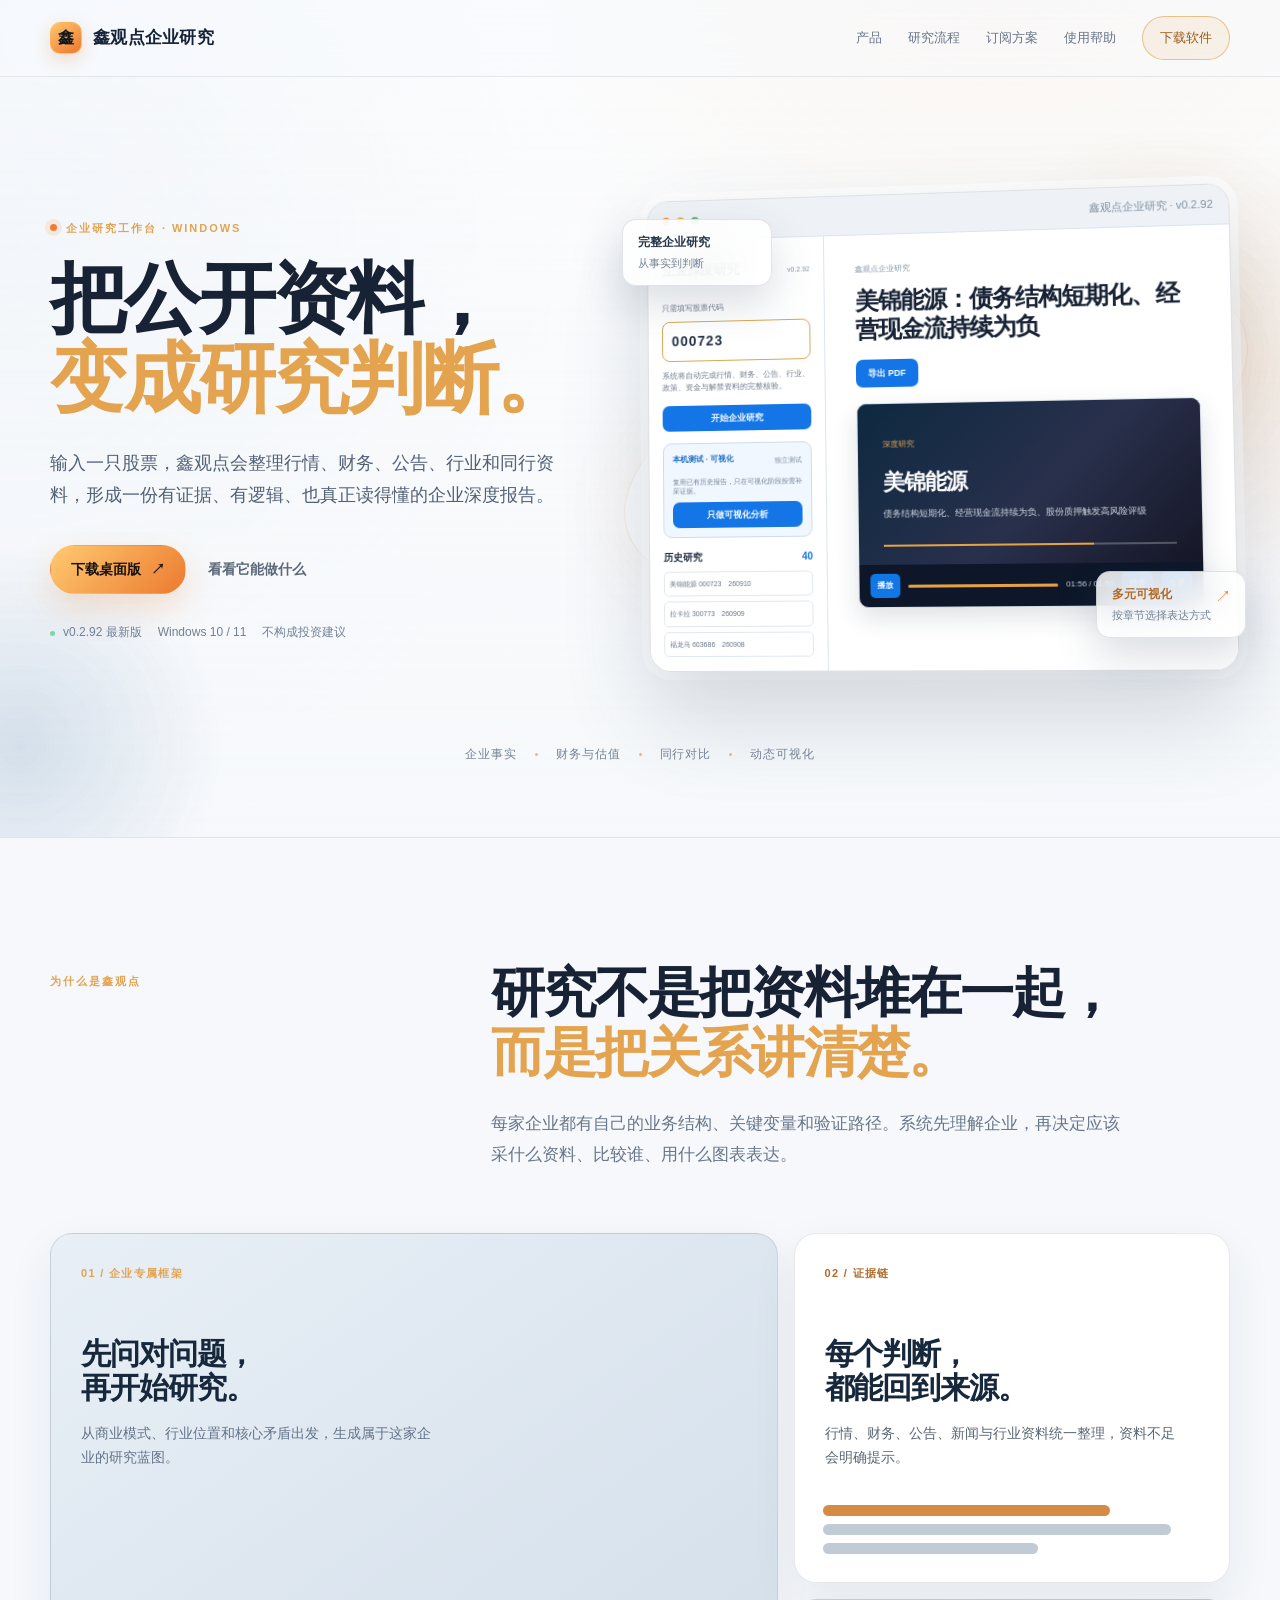
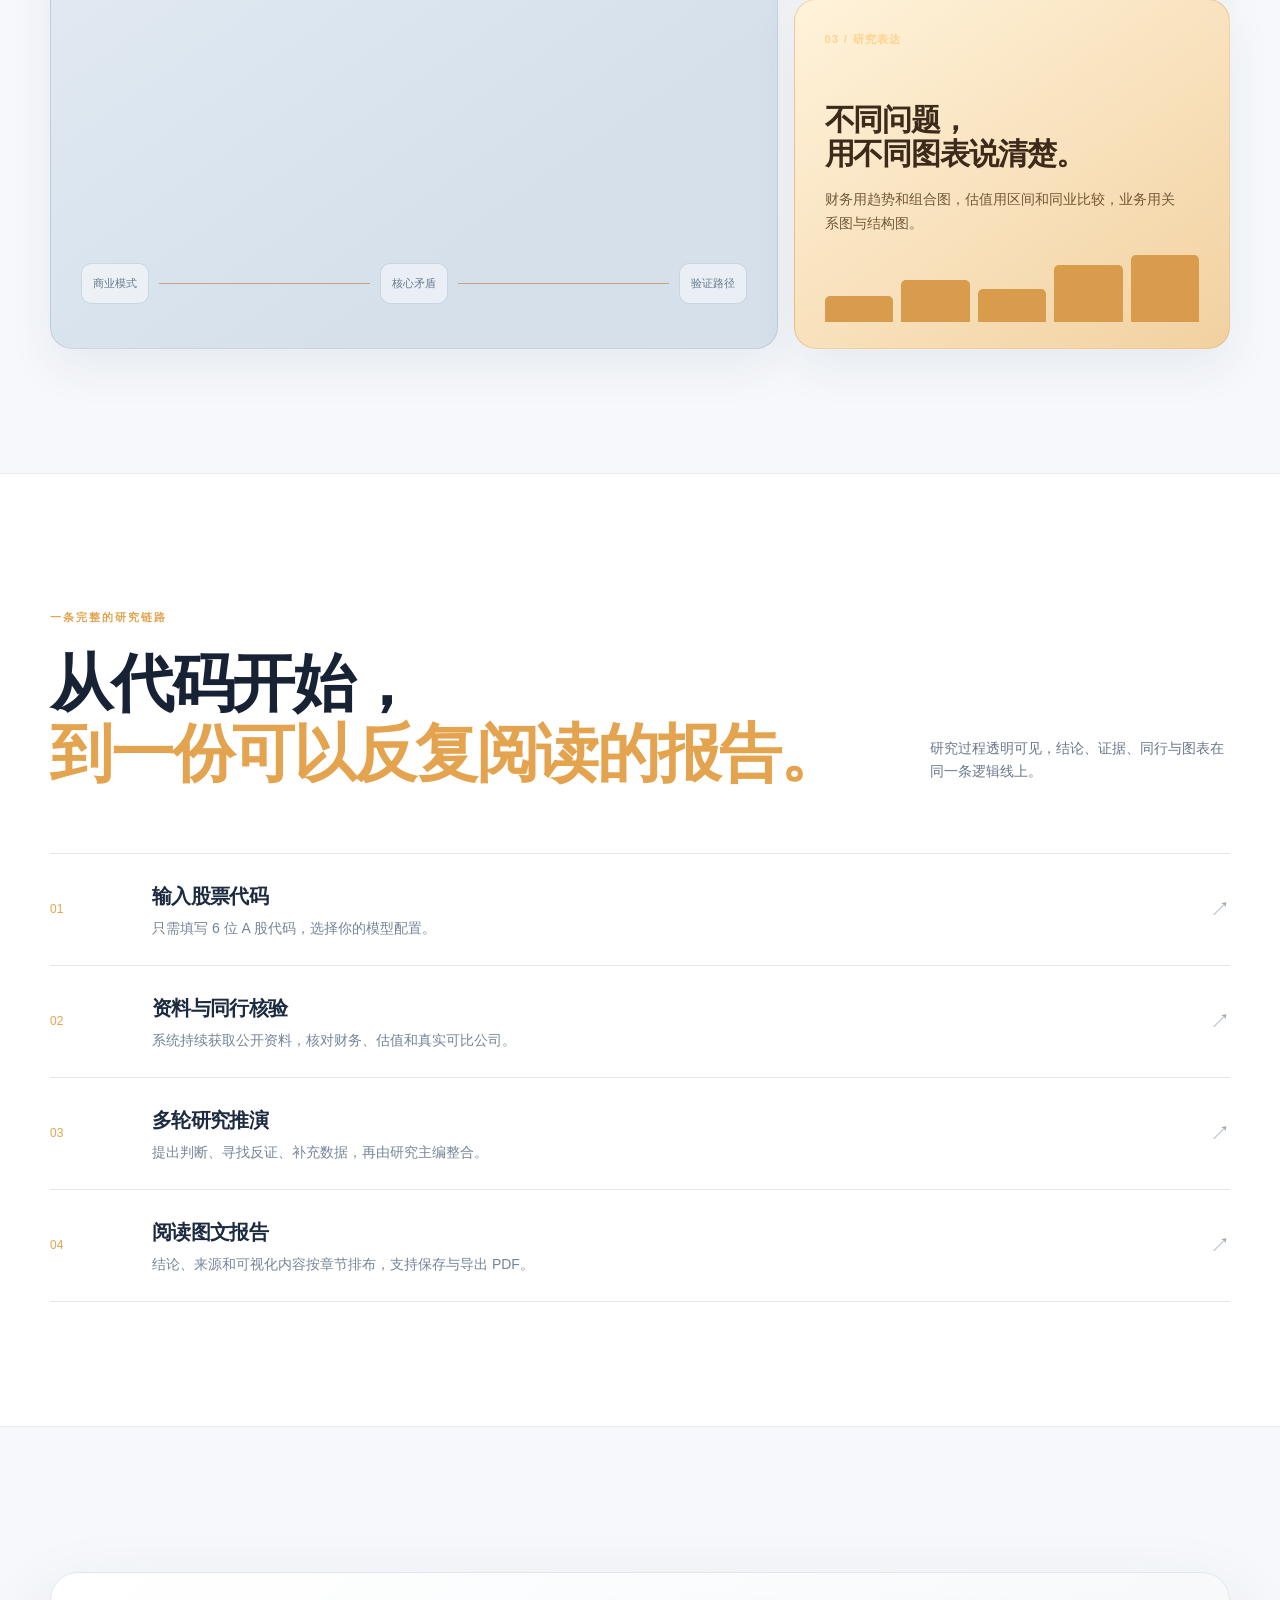
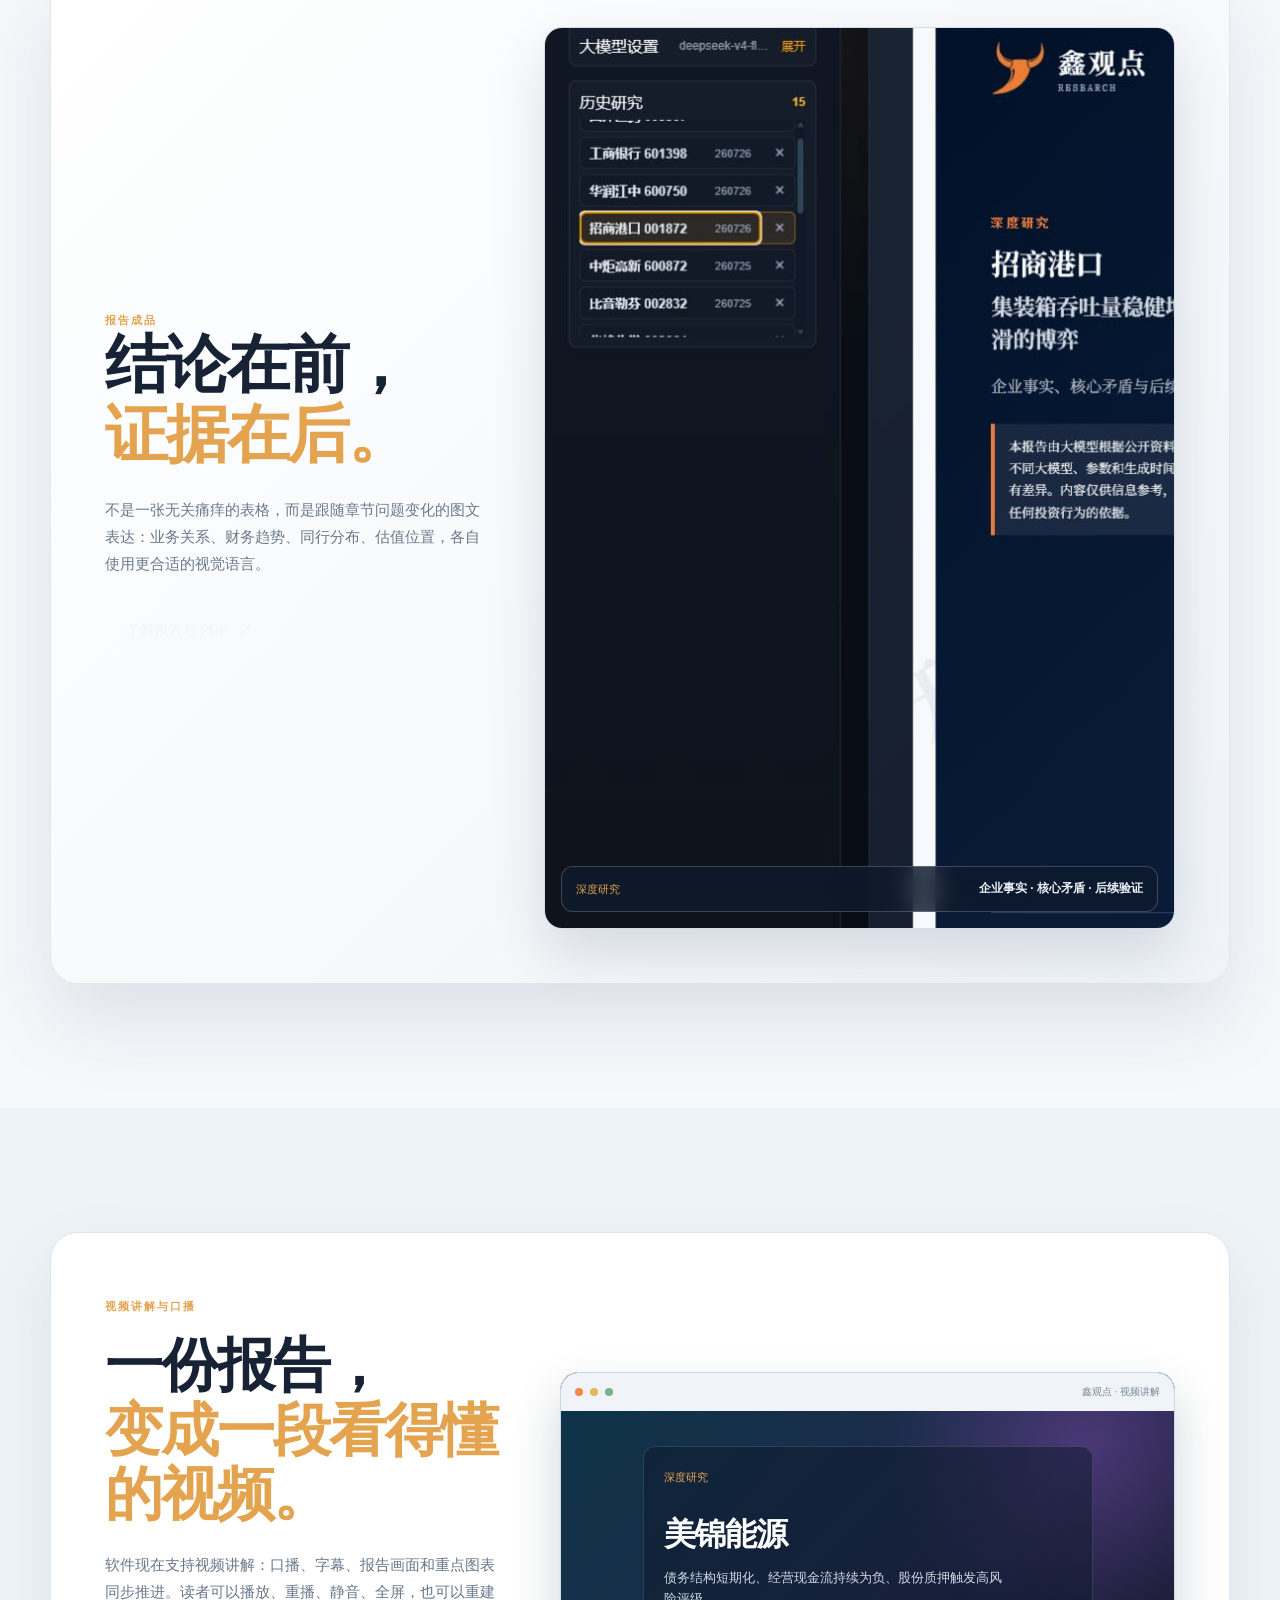
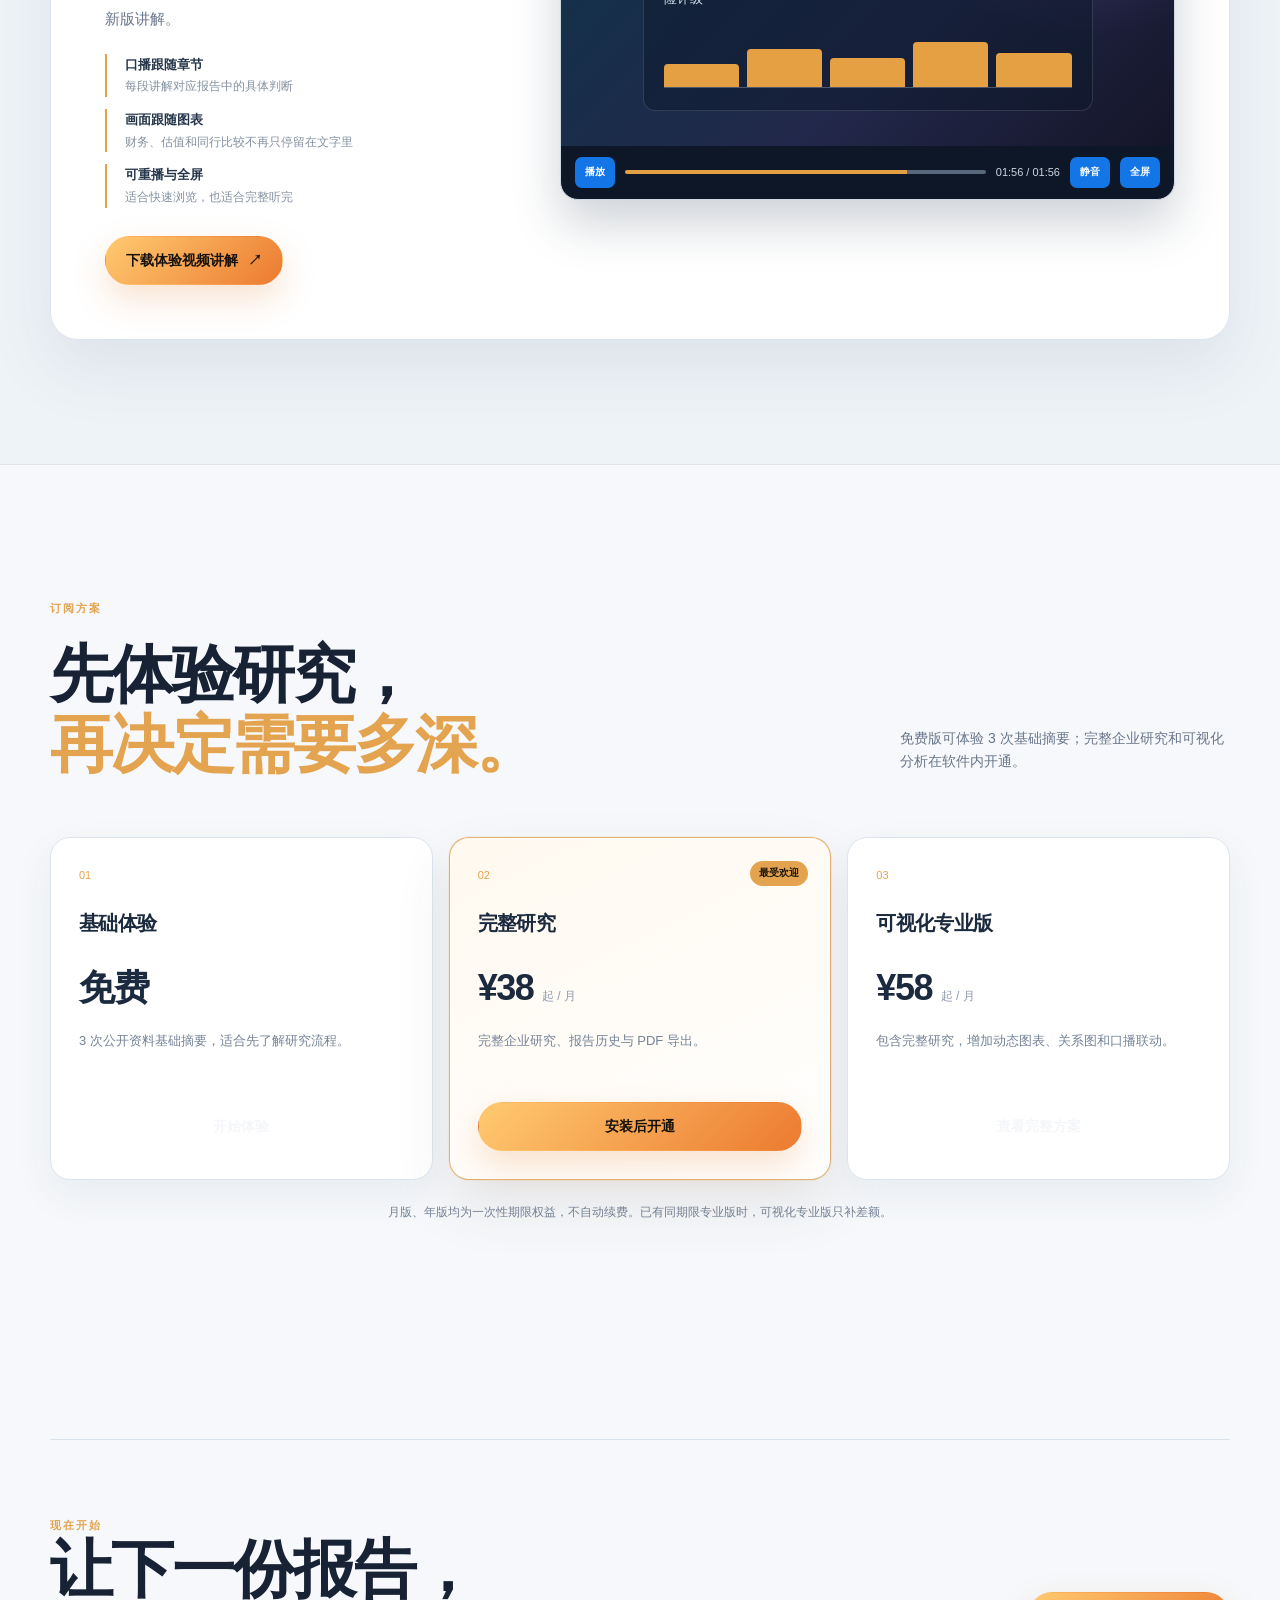
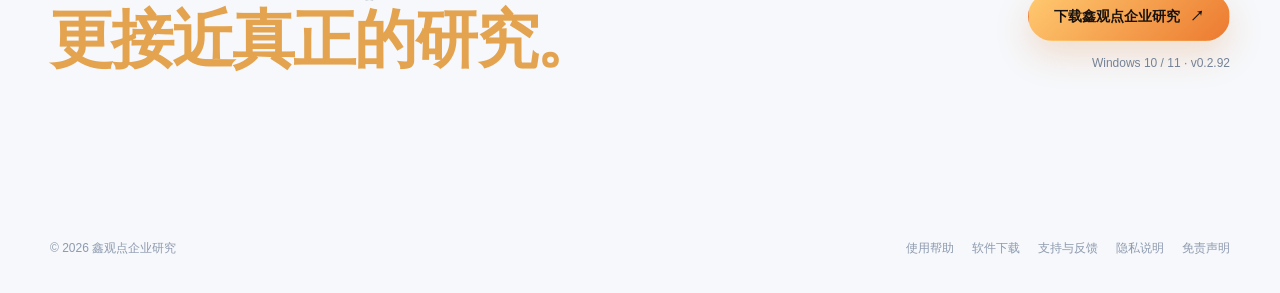
==== commit e85b6e55: "fix: remove lifetime pricing from public site" ====
--- a/index.html
+++ b/index.html
@@ -25,12 +25,12 @@
           <h1><span class="hero-title-line">把公开资料，</span><em class="hero-title-line">变成研究判断。</em></h1>
           <p class="hero-lead">输入一只股票，鑫观点会整理行情、财务、公告、行业和同行资料，形成一份有证据、有逻辑、也真正读得懂的企业深度报告。</p>
           <div class="actions"><a class="button primary" href="download.html">下载桌面版 <span aria-hidden="true">↗</span></a><a class="button text-button" href="#product">看看它能做什么</a></div>
-          <div class="hero-meta" aria-label="产品信息"><span><i class="meta-dot"></i>v0.2.91 最新版</span><span>Windows 10 / 11</span><span>不构成投资建议</span></div>
+          <div class="hero-meta" aria-label="产品信息"><span><i class="meta-dot"></i>v0.2.92 最新版</span><span>Windows 10 / 11</span><span>不构成投资建议</span></div>
         </div>
         <div class="hero-visual" aria-label="鑫观点企业研究浅色软件界面预览">
           <div class="visual-orbit orbit-one" aria-hidden="true"></div><div class="visual-orbit orbit-two" aria-hidden="true"></div>
-          <div class="app-window app-window-hero"><div class="window-bar"><span></span><span></span><span></span><small>鑫观点企业研究 · v0.2.91</small></div><div class="light-app-preview">
-            <aside class="preview-sidebar"><strong>企业深度研究 <small>v0.2.91</small></strong><label>只需填写股票代码</label><div class="code-field">000723</div><p>系统将自动完成行情、财务、公告、行业、政策、资金与解禁资料的完整核验。</p><button>开始企业研究</button><div class="preview-mode"><b>本机测试 · 可视化</b><span>独立测试</span><small>复用已有历史报告，只在可视化阶段按需补采证据。</small><button>只做可视化分析</button></div><div class="preview-history"><b>历史研究 <span>40</span></b><i>美锦能源 000723　260910</i><i>拉卡拉 300773　260909</i><i>福龙马 603686　260908</i></div></aside>
+          <div class="app-window app-window-hero"><div class="window-bar"><span></span><span></span><span></span><small>鑫观点企业研究 · v0.2.92</small></div><div class="light-app-preview">
+            <aside class="preview-sidebar"><strong>企业深度研究 <small>v0.2.92</small></strong><label>只需填写股票代码</label><div class="code-field">000723</div><p>系统将自动完成行情、财务、公告、行业、政策、资金与解禁资料的完整核验。</p><button>开始企业研究</button><div class="preview-mode"><b>本机测试 · 可视化</b><span>独立测试</span><small>复用已有历史报告，只在可视化阶段按需补采证据。</small><button>只做可视化分析</button></div><div class="preview-history"><b>历史研究 <span>40</span></b><i>美锦能源 000723　260910</i><i>拉卡拉 300773　260909</i><i>福龙马 603686　260908</i></div></aside>
             <section class="preview-content"><div class="preview-kicker">鑫观点企业研究</div><h4>美锦能源：债务结构短期化、经营现金流持续为负</h4><button class="preview-export">导出 PDF</button><div class="preview-video"><div class="preview-video-screen"><span>深度研究</span><strong>美锦能源</strong><p>债务结构短期化、经营现金流持续为负、股份质押触发高风险评级</p><div class="preview-video-line"></div></div><div class="preview-video-controls"><b>播放</b><i></i><span>01:56 / 01:56</span><b>静音</b><b>全屏</b></div></div></section>
           </div></div>
           <div class="float-card float-card-top"><strong>完整企业研究</strong><span>从事实到判断</span></div><div class="float-card float-card-bottom"><span class="float-spark">↗</span><strong>多元可视化</strong><span>按章节选择表达方式</span></div>
@@ -63,11 +63,12 @@
       <article class="price price-simple"><span class="price-index">01</span><h3>基础体验</h3><div class="price-value">免费</div><p>3 次公开资料基础摘要，适合先了解研究流程。</p><a class="button secondary" href="download.html">开始体验</a></article>
       <article class="price price-simple recommended"><span class="price-tag">最受欢迎</span><span class="price-index">02</span><h3>完整研究</h3><div class="price-value">¥38 <small>起 / 月</small></div><p>完整企业研究、报告历史与 PDF 导出。</p><a class="button primary" href="download.html">安装后开通</a></article>
       <article class="price price-simple"><span class="price-index">03</span><h3>可视化专业版</h3><div class="price-value">¥58 <small>起 / 月</small></div><p>包含完整研究，增加动态图表、关系图和口播联动。</p><a class="button secondary" href="download.html">查看完整方案</a></article>
-    </div><p class="price-note">月版、年版和终身版均为一次性期限权益，不自动续费。已有同期限专业版时，可视化专业版只补差额。</p></div></section>
+    </div><p class="price-note">月版、年版均为一次性期限权益，不自动续费。已有同期限专业版时，可视化专业版只补差额。</p></div></section>
 
-    <section class="section final-cta-section"><div class="container final-cta"><div><div class="section-kicker">现在开始</div><h2>让下一份报告，<br><span>更接近真正的研究。</span></h2></div><div class="final-cta-actions"><a class="button primary large-button" href="download.html">下载鑫观点企业研究 <span aria-hidden="true">↗</span></a><p>Windows 10 / 11 · v0.2.91</p></div></div></section>
+    <section class="section final-cta-section"><div class="container final-cta"><div><div class="section-kicker">现在开始</div><h2>让下一份报告，<br><span>更接近真正的研究。</span></h2></div><div class="final-cta-actions"><a class="button primary large-button" href="download.html">下载鑫观点企业研究 <span aria-hidden="true">↗</span></a><p>Windows 10 / 11 · v0.2.92</p></div></div></section>
   </main>
 
   <footer class="site-footer"><div class="container footer-grid"><span>© 2026 鑫观点企业研究</span><div class="footer-links"><a href="help.html">使用帮助</a><a href="download.html">软件下载</a><a href="support.html">支持与反馈</a><a href="privacy.html">隐私说明</a><a href="disclaimer.html">免责声明</a></div></div></footer>
 </body>
 </html>
+
--- a/styles.css
+++ b/styles.css
@@ -120,7 +120,7 @@
 .video-section { background: #eef3f7; }.video-panel { display: grid; grid-template-columns: .78fr 1.22fr; gap: 62px; align-items: center; padding: 54px; border: 1px solid #dce5ed; border-radius: 28px; background: #fff; box-shadow: 0 28px 65px rgba(65,89,115,.1); }.video-copy h2 { margin: 18px 0 0; font-size: clamp(36px, 4.5vw, 58px); line-height: 1.12; }.video-copy > p { max-width: 430px; margin: 24px 0 22px; color: #68778a; font-size: 15px; line-height: 1.8; }.video-points { display: grid; gap: 12px; padding: 0; margin: 0 0 28px; list-style: none; }.video-points li { display: grid; gap: 2px; padding-left: 18px; border-left: 2px solid #e5a048; }.video-points b { color: #25364b; font-size: 13px; }.video-points span { color: #8491a0; font-size: 12px; }.video-demo { overflow: hidden; border: 1px solid #ced9e4; border-radius: 18px; background: #0d1727; box-shadow: 0 24px 48px rgba(36,55,78,.22); }.video-demo-bar { height: 38px; display: flex; align-items: center; gap: 7px; padding: 0 14px; background: #f0f4f8; }.video-demo-bar span { width: 8px; height: 8px; border-radius: 50%; background: #aeb9c6; }.video-demo-bar span:first-child { background: #f08a45; }.video-demo-bar span:nth-child(2) { background: #e3b55f; }.video-demo-bar span:nth-child(3) { background: #79b08f; }.video-demo-bar small { margin-left: auto; color: #7a899a; font-size: 10px; }.video-demo-screen { min-height: 315px; display: grid; place-items: center; padding: 35px; background: radial-gradient(circle at 85% 10%, rgba(178,95,227,.28), transparent 32%), linear-gradient(135deg, #0e3449, #22284b 60%, #151528); }.video-demo-slide { width: min(100%, 450px); padding: 16px 20px 22px; border: 1px solid rgba(255,255,255,.13); border-radius: 12px; background: rgba(13,24,42,.5); }.video-demo-slide > span { color: #e4a44f; font-size: 11px; }.video-demo-slide h3 { margin: 18px 0 8px; color: #fff; font-size: 32px; }.video-demo-slide p { max-width: 340px; margin: 0; color: #d0dae5; font-size: 13px; line-height: 1.6; }.video-chart { display: flex; align-items: end; gap: 8px; height: 52px; margin-top: 26px; border-bottom: 1px solid rgba(255,255,255,.25); }.video-chart i { flex: 1; border-radius: 4px 4px 0 0; background: #e6a044; }.video-chart i:nth-child(1) { height: 46%; }.video-chart i:nth-child(2) { height: 74%; }.video-chart i:nth-child(3) { height: 57%; }.video-chart i:nth-child(4) { height: 89%; }.video-chart i:nth-child(5) { height: 67%; }.video-demo-controls { display: flex; align-items: center; gap: 10px; padding: 11px 14px; color: #ced7e1; font-size: 11px; }.video-demo-controls b { padding: 7px 10px; border-radius: 7px; color: #fff; background: #1476e6; font-size: 10px; }.video-demo-controls div { flex: 1; height: 4px; border-radius: 99px; background: linear-gradient(90deg, #e6a044 78%, #59677a 78%); }
 .home-page .price { border-color: #dce4ec; background: #fff; box-shadow: 0 15px 38px rgba(53,76,100,.07); }.home-page .price h3, .home-page .price-value { color: #1b2a3e; }.home-page .price p, .home-page .price-note { color: #758397; }.home-page .price.recommended { border-color: rgba(213,143,57,.68); background: linear-gradient(155deg, #fff9ef, #fff); box-shadow: 0 0 0 1px rgba(227,163,79,.12), 0 25px 55px rgba(92,73,45,.1); }.home-page .final-cta { border-top-color: #d9e2eb; }.home-page .final-cta-actions p { color: #748296; }
 .home-page .hero-copy h1 { max-width: 100%; }.hero-title-line { display: block; white-space: nowrap; }
-.statement-title-desktop { color: inherit !important; }.statement-title-mobile { display: none; color: inherit !important; }
+.home-page .statement-grid h2 { font-size: clamp(34px, 4.2vw, 54px); }.statement-title-desktop { display: inline-block; white-space: nowrap; color: inherit !important; }.statement-title-mobile { display: none; color: inherit !important; }
 
 @media (max-width: 960px) { .video-panel { grid-template-columns: 1fr; gap: 34px; } }
 @media (max-width: 620px) { .light-app-preview { grid-template-columns: 132px 1fr; min-height: 250px; }.preview-sidebar { padding: 12px 9px 9px; }.preview-sidebar > strong { font-size: 10px; }.preview-sidebar label { margin-top: 13px; font-size: 7px; }.code-field { font-size: 11px; }.preview-sidebar p { font-size: 6px; }.preview-mode { padding: 6px; }.preview-mode b, .preview-mode small { font-size: 6px; }.preview-history { display: none; }.preview-content { padding: 17px 14px; }.preview-content h4 { font-size: 13px; }.preview-video-screen { min-height: 92px; padding: 13px; }.preview-video-screen strong { font-size: 16px; }.preview-video-screen p { font-size: 7px; }.preview-video-controls { gap: 4px; padding: 6px; font-size: 6px; }.preview-video-controls b { padding: 4px 5px; font-size: 6px; }.video-panel { padding: 24px; border-radius: 20px; }.video-copy h2 { font-size: 34px; }.video-demo-screen { min-height: 220px; padding: 20px; }.video-demo-slide h3 { font-size: 25px; }.video-demo-slide p { font-size: 11px; }.video-demo-controls { gap: 5px; padding: 8px; font-size: 8px; }.video-demo-controls b { padding: 5px 6px; font-size: 8px; }.home-page .hero-copy h1 { font-size: clamp(36px, 11vw, 48px); }.statement-title-desktop { display: none; }.statement-title-mobile { display: inline; } }
@@ -136,3 +136,13 @@
 .feature-note { display: grid; gap: 5px; margin: 22px 0; padding: 17px 18px; border: 1px solid #bcd8f2; border-radius: 13px; background: #f0f7ff; }.feature-note strong { color: #176bc7; font-size: 14px; }.feature-note span { color: #61758c; font-size: 13px; line-height: 1.7; }.video-help-grid { display: grid; grid-template-columns: repeat(3, 1fr); gap: 10px; margin: 22px 0; }.video-help-grid div { display: grid; gap: 5px; padding: 16px; border: 1px solid #dce5ed; border-radius: 12px; background: #fff; }.video-help-grid strong { color: #24364d; font-size: 13px; }.video-help-grid span { color: #748397; font-size: 12px; line-height: 1.55; }.help-page .site-footer { border-top-color: #dce5ed; color: #77869a; background: #fff; }.help-page .footer-links a:hover { color: #1476e6; }
 @media (max-width: 960px) { .help-quick-heading { grid-template-columns: 1fr; gap: 15px; }.help-quick-grid { grid-template-columns: repeat(2, 1fr); }.video-help-grid { grid-template-columns: 1fr; } }
 @media (max-width: 620px) { .help-page .page-hero { padding: 68px 0 48px; }.help-page .page-hero h1 { font-size: 44px; }.help-page .page-hero > .container > p:last-of-type { font-size: 16px; }.help-quick { padding-top: 42px; }.help-quick-grid { grid-template-columns: 1fr; margin-top: 26px; }.help-quick-card { min-height: 142px; }.help-quick-card strong { margin-top: 20px; }.help-page .content-layout { padding-top: 40px; }.help-page .toc { grid-template-columns: 1fr 1fr; }.help-page .toc a { font-size: 12px; }.help-page .prose h2 { font-size: 27px; }.help-page .help-hero-actions .button { flex: 1; min-width: 0; padding-inline: 13px; } }
+
+/* Download center refresh: light app-store style aligned with the current product UI. */
+.download-page { color: #172235; background: #f6f8fb; }
+.download-page::before { background: radial-gradient(circle at 82% -8%, rgba(238,170,83,.16), transparent 31rem), radial-gradient(circle at 0% 24%, rgba(112,160,202,.13), transparent 35rem); }
+.download-page .site-header { border-bottom-color: rgba(23,34,53,.09); background: rgba(250,252,254,.84); }.download-page .brand { color: #162238; }.download-page .nav-links { color: #677487; }.download-page .nav-links a:hover, .download-page .nav-links a[aria-current="page"] { color: #142239; }.download-page .nav-cta { color: #9a5d1e !important; background: rgba(227,163,79,.11); }
+.download-page .page-hero { padding: 92px 0 62px; border-bottom-color: #dfe6ed; background: linear-gradient(180deg, rgba(255,255,255,.76), rgba(246,248,251,.58)); }.download-page .page-hero h1 { color: #172235; font-size: clamp(46px, 6vw, 78px); line-height: 1.08; }.download-page .page-hero h1 em { color: #d18a35; font-style: normal; }.download-page .page-hero > .container > p:last-of-type { max-width: 760px; color: #627187; font-size: 17px; line-height: 1.8; }.download-page .eyebrow { color: #c17a2e; }.download-hero-meta { display: flex; flex-wrap: wrap; gap: 10px 22px; margin-top: 28px; color: #718096; font-size: 12px; }.download-hero-meta span { display: inline-flex; align-items: center; gap: 8px; }.download-hero-meta i { width: 6px; height: 6px; border-radius: 50%; background: #72b58d; box-shadow: 0 0 0 4px rgba(114,181,141,.12); }
+.download-title-line { display: block; white-space: nowrap; }
+.download-page .section { padding: 72px 0 106px; }.download-page .download-card { padding: 31px; border-color: #dce5ed; border-radius: 20px; color: #21334a; background: rgba(255,255,255,.92); box-shadow: 0 18px 42px rgba(49,73,100,.08); }.download-page .download-card + .download-card { margin-top: 16px; }.download-page .store-download-card { border-color: rgba(213,143,57,.66); background: linear-gradient(120deg, #fff9ef, #fff); box-shadow: 0 0 0 1px rgba(227,163,79,.1), 0 20px 45px rgba(101,76,39,.08); }.download-page .backup-download-card { background: #fff; }.download-page .download-card h2 { margin: 15px 0 8px; color: #1b2a3e; font-size: 25px; }.download-page .download-card p { max-width: 700px; margin: 0; color: #6a798d; font-size: 14px; line-height: 1.75; }.download-page .status-pill { border-color: rgba(213,143,57,.38); color: #a86626; background: rgba(227,163,79,.1); }.download-page .button.primary { color: #fff; background: #1476e6; box-shadow: 0 12px 26px rgba(20,118,230,.2); }.download-page .button.primary:hover { background: #0f68cf; box-shadow: 0 15px 32px rgba(20,118,230,.27); }.download-page .button.secondary { border-color: #cbd8e5; color: #35516e; background: #fff; }.download-page .button.secondary:hover { border-color: #8ca7c2; background: #f5f9fd; }.download-page .download-actions { gap: 12px; }.download-page .download-actions .text-link { color: #b36a25; }.download-page .download-actions .text-link:hover { color: #1476e6; }
+.download-page .prose { max-width: 880px; margin-inline: auto; }.download-page .prose section { margin-bottom: 52px; scroll-margin-top: 100px; }.download-page .prose h2 { margin: 0 0 17px; color: #172235; font-size: 30px; }.download-page .prose p, .download-page .prose li { color: #5f7085; }.download-page .prose code { overflow-wrap: anywhere; padding: 2px 6px; border: 1px solid #d5e0ea; border-radius: 5px; color: #176bc7; background: #eef5fb; }.download-page .help-steps { padding-left: 22px; }.download-page .help-steps li { margin: 11px 0; padding-left: 5px; }.download-page .callout.warning { border-color: rgba(213,143,57,.42); color: #72542f; background: #fff8ea; }.download-page .inline-link { color: #176bc7; }.download-page .site-footer { border-top-color: #dce5ed; color: #77869a; background: #fff; }.download-page .footer-links a:hover { color: #1476e6; }
+@media (max-width: 620px) { .download-page .page-hero { padding: 68px 0 48px; }.download-page .page-hero h1 { font-size: clamp(34px, 10vw, 44px); }.download-page .page-hero > .container > p:last-of-type { font-size: 16px; }.download-hero-meta { display: grid; gap: 9px; }.download-page .section { padding: 44px 0 78px; }.download-page .download-card { padding: 23px; }.download-page .download-card h2 { font-size: 22px; }.download-page .download-card p { font-size: 13px; }.download-page .download-actions { justify-items: stretch; }.download-page .download-actions .button, .download-page .download-actions .text-link { width: 100%; text-align: center; }.download-page .prose h2 { font-size: 27px; } }
